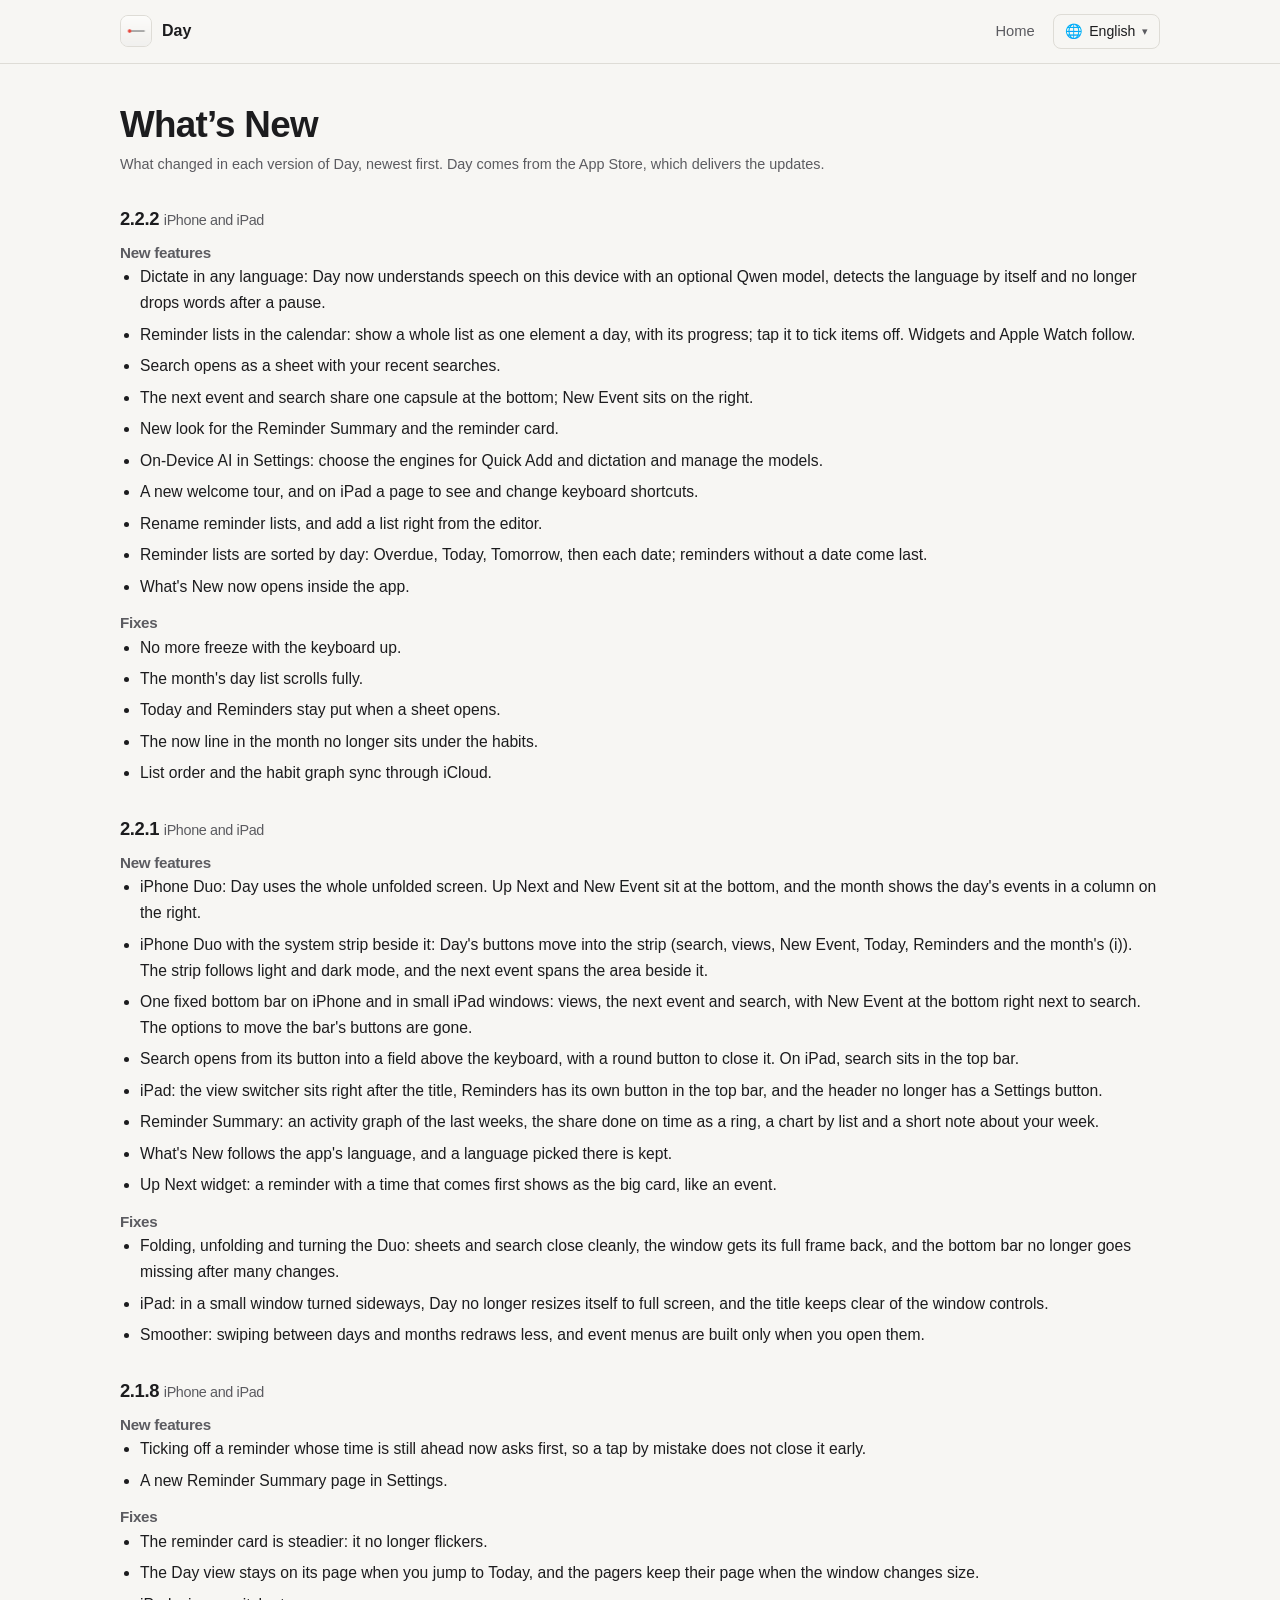
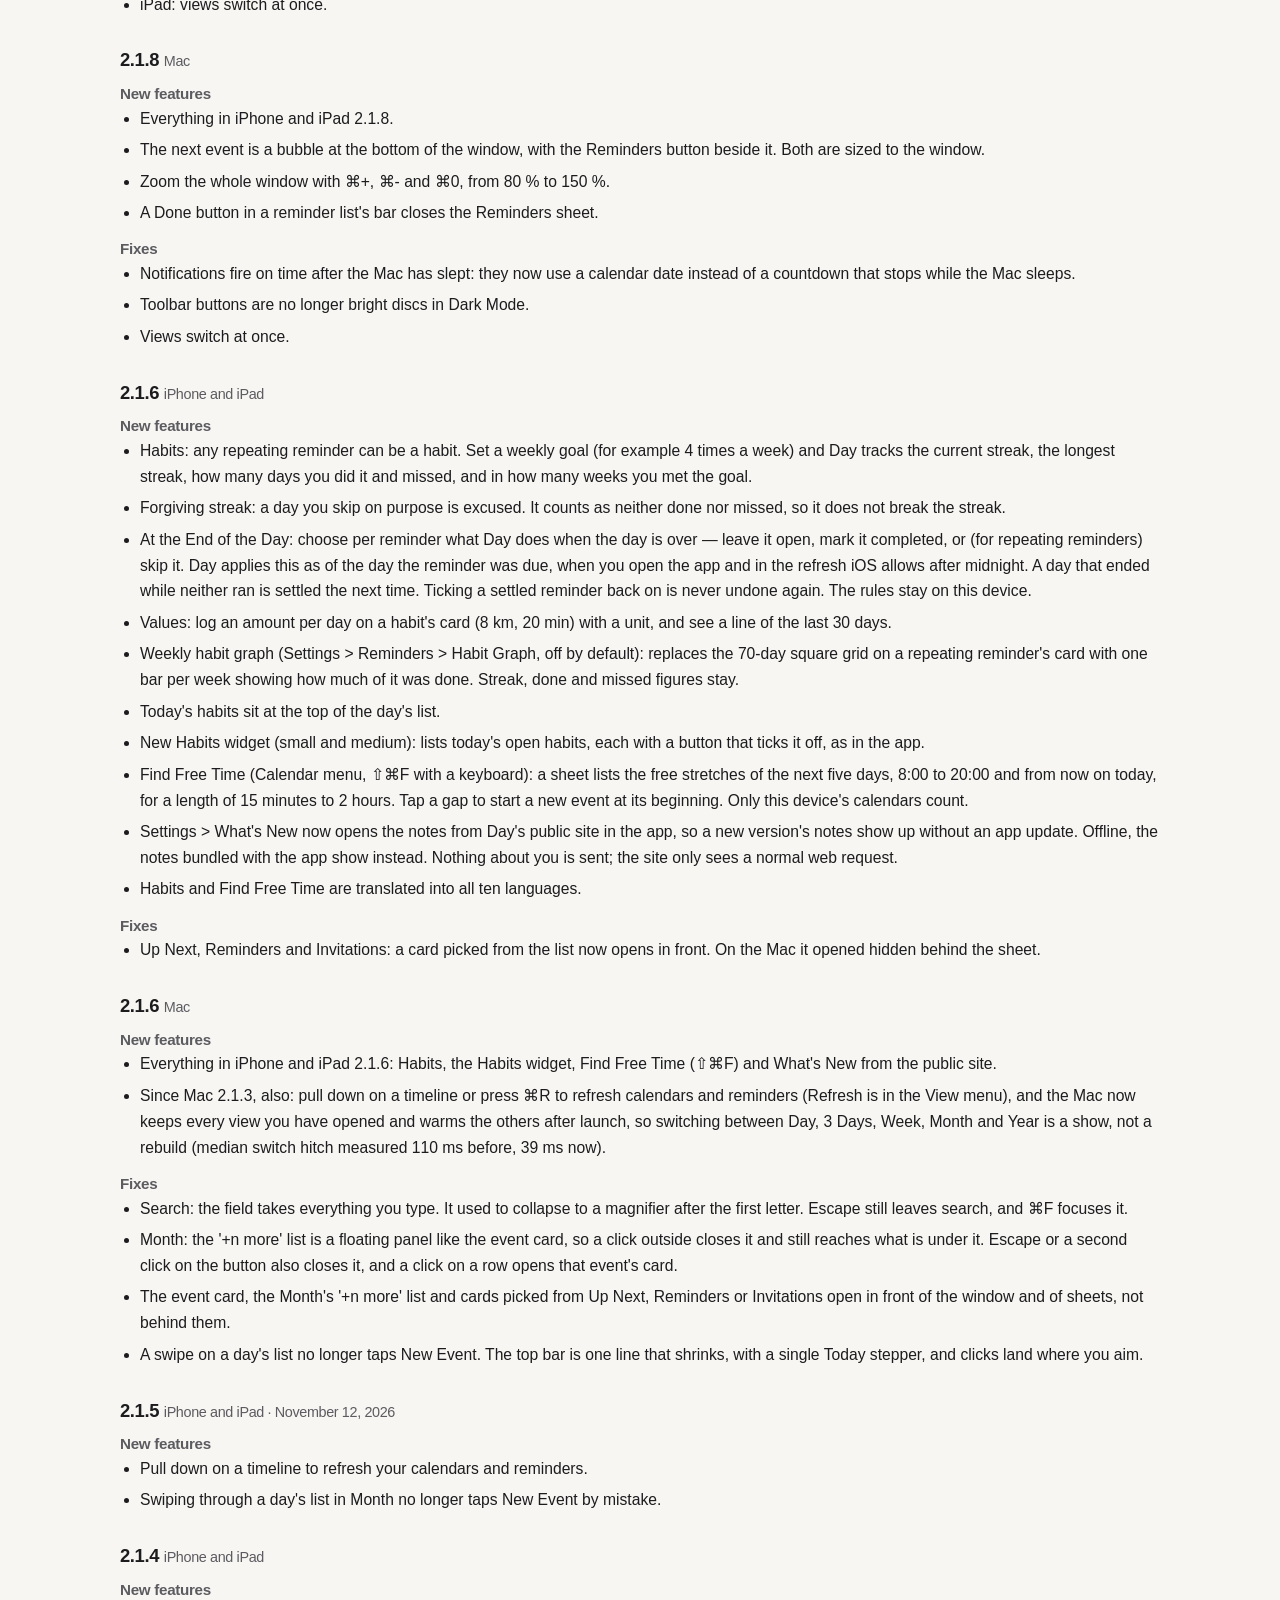
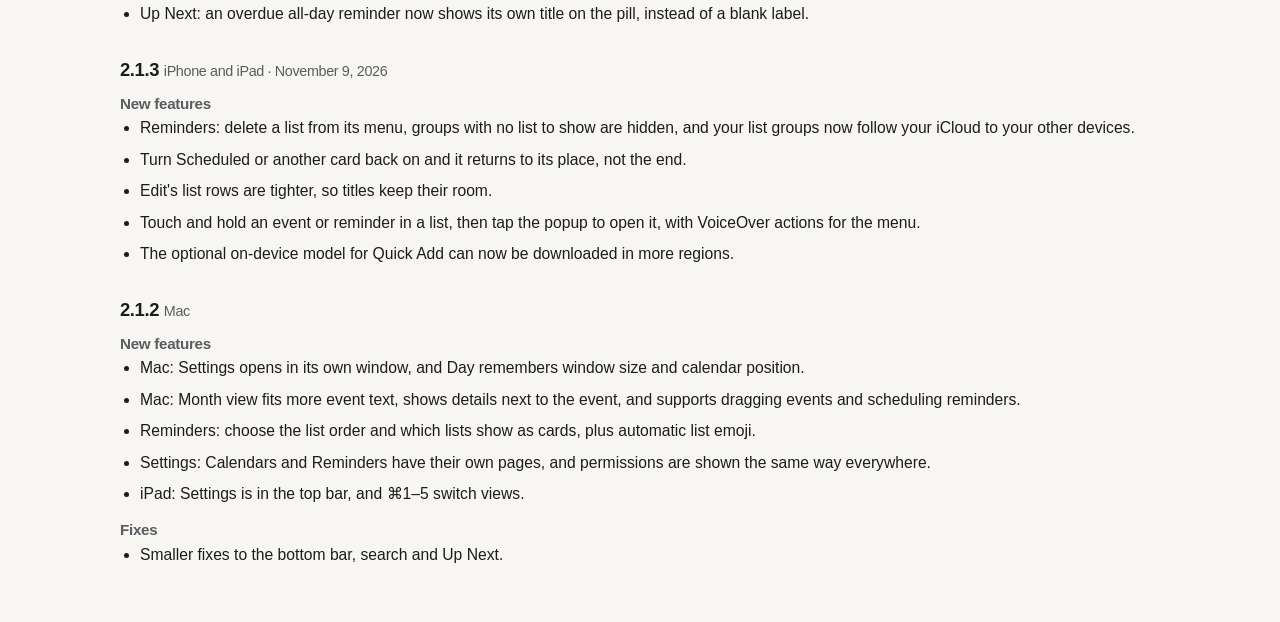
==== changelog/index.html @ e5278874 "Changelog: iOS 2.2.2" ====
<!doctype html>
<html lang="en">
<head>
  <meta charset="utf-8">
  <meta name="viewport" content="width=device-width, initial-scale=1">
  <title>What’s New — Day</title>
  <meta name="description" content="What changed in each version of Day, newest first.">
  <meta name="color-scheme" content="light dark">
  <link rel="icon" href="../images/icon.png">
  <link rel="stylesheet" href="../site.css">
  <link rel="alternate" hreflang="en" href="https://enrzh.github.io/Day/changelog/">
  <link rel="alternate" hreflang="de" href="https://enrzh.github.io/Day/changelog/de/">
  <link rel="alternate" hreflang="es" href="https://enrzh.github.io/Day/changelog/es/">
  <link rel="alternate" hreflang="fr" href="https://enrzh.github.io/Day/changelog/fr/">
  <link rel="alternate" hreflang="it" href="https://enrzh.github.io/Day/changelog/it/">
  <link rel="alternate" hreflang="ja" href="https://enrzh.github.io/Day/changelog/ja/">
  <link rel="alternate" hreflang="ko" href="https://enrzh.github.io/Day/changelog/ko/">
  <link rel="alternate" hreflang="pt-BR" href="https://enrzh.github.io/Day/changelog/pt-BR/">
  <link rel="alternate" hreflang="zh-Hans" href="https://enrzh.github.io/Day/changelog/zh-Hans/">
  <link rel="alternate" hreflang="zh-Hant" href="https://enrzh.github.io/Day/changelog/zh-Hant/">
  <style>article { margin-top: 2rem; } article h2 { font-size: 1.35rem; margin-bottom: .4rem; } article h2 .meta { font-size: .9rem; font-weight: 400; color: var(--muted); } article h3 { font-size: .95rem; color: var(--muted); margin: .9rem 0 .2rem; } article ul { margin: 0; padding-left: 1.2rem; } article li { margin-bottom: .35rem; } .langs { display: flex; flex-wrap: wrap; align-items: center; gap: .3rem 1rem; margin: 0 0 1rem; font-size: .9rem; } .lang { position: relative; border: 0 !important; } .lang summary { padding: .3rem .7rem !important; font-weight: 400 !important; border: 1px solid var(--line) !important; } .lang summary:focus-visible { outline-offset: 2px; } .lang:first-of-type { border: 0 !important; } .lang .menu a { border: 0 !important; } .lang summary { list-style: none; cursor: pointer; display: inline-flex; align-items: center; gap: .4rem; border: 1px solid var(--line); border-radius: 8px; padding: .3rem .7rem; min-height: 2rem; font-size: .88rem; color: var(--ink); user-select: none; } .lang summary::-webkit-details-marker { display: none; } .lang summary::after { content: "▾"; font-size: .8em; color: var(--muted); } .lang summary:focus-visible { outline: 2px solid currentColor; outline-offset: 2px; } .lang .menu { position: absolute; right: 0; top: calc(100% + 6px); z-index: 10; min-width: 11rem; display: flex; flex-direction: column; padding: .3rem; background: var(--bg); border: 1px solid var(--line); border-radius: 10px; box-shadow: 0 8px 24px rgba(0,0,0,.18); } .bar nav .lang .menu a { display: block !important; color: var(--ink); padding: .5rem .7rem; border-radius: 6px; font-size: .92rem; } .bar nav .lang .menu a:hover { background: var(--line); color: var(--ink); } .bar nav .lang .menu a[aria-current] { font-weight: 650; } </style>
</head>
<body>
  <header class="top"><div class="wrap bar"><a class="brand" href="../"><img src="../images/icon.png" width="32" height="32" alt="">Day</a><nav><a href="../">Home</a><details class="lang" id="lang"><summary aria-label="Language"><span aria-hidden="true">🌐</span> English</summary><div class="menu"><a href="./" hreflang="en" lang="en" data-lang="en" aria-current="true">English</a><a href="de/" hreflang="de" lang="de" data-lang="de">Deutsch</a><a href="es/" hreflang="es" lang="es" data-lang="es">Español</a><a href="fr/" hreflang="fr" lang="fr" data-lang="fr">Français</a><a href="it/" hreflang="it" lang="it" data-lang="it">Italiano</a><a href="ja/" hreflang="ja" lang="ja" data-lang="ja">日本語</a><a href="ko/" hreflang="ko" lang="ko" data-lang="ko">한국어</a><a href="pt-BR/" hreflang="pt-BR" lang="pt-BR" data-lang="pt-BR">Português</a><a href="zh-Hans/" hreflang="zh-Hans" lang="zh-Hans" data-lang="zh-Hans">简体中文</a><a href="zh-Hant/" hreflang="zh-Hant" lang="zh-Hant" data-lang="zh-Hant">繁體中文</a></div></details></nav></div></header>
  <main id="main" class="wrap doc">
    <h1>What’s New</h1>
    <p class="meta">What changed in each version of Day, newest first. Day comes from the App Store, which delivers the updates.</p>
    <article id="ios-2.2.2">
      <h2>2.2.2 <span class="meta">iPhone and iPad</span></h2>
      <h3>New features</h3><ul><li>Dictate in any language: Day now understands speech on this device with an optional Qwen model, detects the language by itself and no longer drops words after a pause.</li><li>Reminder lists in the calendar: show a whole list as one element a day, with its progress; tap it to tick items off. Widgets and Apple Watch follow.</li><li>Search opens as a sheet with your recent searches.</li><li>The next event and search share one capsule at the bottom; New Event sits on the right.</li><li>New look for the Reminder Summary and the reminder card.</li><li>On-Device AI in Settings: choose the engines for Quick Add and dictation and manage the models.</li><li>A new welcome tour, and on iPad a page to see and change keyboard shortcuts.</li><li>Rename reminder lists, and add a list right from the editor.</li><li>Reminder lists are sorted by day: Overdue, Today, Tomorrow, then each date; reminders without a date come last.</li><li>What&#x27;s New now opens inside the app.</li></ul><h3>Fixes</h3><ul><li>No more freeze with the keyboard up.</li><li>The month&#x27;s day list scrolls fully.</li><li>Today and Reminders stay put when a sheet opens.</li><li>The now line in the month no longer sits under the habits.</li><li>List order and the habit graph sync through iCloud.</li></ul>
    </article>
    <article id="ios-2.2.1">
      <h2>2.2.1 <span class="meta">iPhone and iPad</span></h2>
      <h3>New features</h3><ul><li>iPhone Duo: Day uses the whole unfolded screen. Up Next and New Event sit at the bottom, and the month shows the day&#x27;s events in a column on the right.</li><li>iPhone Duo with the system strip beside it: Day&#x27;s buttons move into the strip (search, views, New Event, Today, Reminders and the month&#x27;s (i)). The strip follows light and dark mode, and the next event spans the area beside it.</li><li>One fixed bottom bar on iPhone and in small iPad windows: views, the next event and search, with New Event at the bottom right next to search. The options to move the bar&#x27;s buttons are gone.</li><li>Search opens from its button into a field above the keyboard, with a round button to close it. On iPad, search sits in the top bar.</li><li>iPad: the view switcher sits right after the title, Reminders has its own button in the top bar, and the header no longer has a Settings button.</li><li>Reminder Summary: an activity graph of the last weeks, the share done on time as a ring, a chart by list and a short note about your week.</li><li>What&#x27;s New follows the app&#x27;s language, and a language picked there is kept.</li><li>Up Next widget: a reminder with a time that comes first shows as the big card, like an event.</li></ul><h3>Fixes</h3><ul><li>Folding, unfolding and turning the Duo: sheets and search close cleanly, the window gets its full frame back, and the bottom bar no longer goes missing after many changes.</li><li>iPad: in a small window turned sideways, Day no longer resizes itself to full screen, and the title keeps clear of the window controls.</li><li>Smoother: swiping between days and months redraws less, and event menus are built only when you open them.</li></ul>
    </article>
    <article id="ios-2.1.8">
      <h2>2.1.8 <span class="meta">iPhone and iPad</span></h2>
      <h3>New features</h3><ul><li>Ticking off a reminder whose time is still ahead now asks first, so a tap by mistake does not close it early.</li><li>A new Reminder Summary page in Settings.</li></ul><h3>Fixes</h3><ul><li>The reminder card is steadier: it no longer flickers.</li><li>The Day view stays on its page when you jump to Today, and the pagers keep their page when the window changes size.</li><li>iPad: views switch at once.</li></ul>
    </article>
    <article id="mac-2.1.8">
      <h2>2.1.8 <span class="meta">Mac</span></h2>
      <h3>New features</h3><ul><li>Everything in iPhone and iPad 2.1.8.</li><li>The next event is a bubble at the bottom of the window, with the Reminders button beside it. Both are sized to the window.</li><li>Zoom the whole window with ⌘+, ⌘- and ⌘0, from 80 % to 150 %.</li><li>A Done button in a reminder list&#x27;s bar closes the Reminders sheet.</li></ul><h3>Fixes</h3><ul><li>Notifications fire on time after the Mac has slept: they now use a calendar date instead of a countdown that stops while the Mac sleeps.</li><li>Toolbar buttons are no longer bright discs in Dark Mode.</li><li>Views switch at once.</li></ul>
    </article>
    <article id="ios-2.1.6">
      <h2>2.1.6 <span class="meta">iPhone and iPad</span></h2>
      <h3>New features</h3><ul><li>Habits: any repeating reminder can be a habit. Set a weekly goal (for example 4 times a week) and Day tracks the current streak, the longest streak, how many days you did it and missed, and in how many weeks you met the goal.</li><li>Forgiving streak: a day you skip on purpose is excused. It counts as neither done nor missed, so it does not break the streak.</li><li>At the End of the Day: choose per reminder what Day does when the day is over — leave it open, mark it completed, or (for repeating reminders) skip it. Day applies this as of the day the reminder was due, when you open the app and in the refresh iOS allows after midnight. A day that ended while neither ran is settled the next time. Ticking a settled reminder back on is never undone again. The rules stay on this device.</li><li>Values: log an amount per day on a habit&#x27;s card (8 km, 20 min) with a unit, and see a line of the last 30 days.</li><li>Weekly habit graph (Settings &gt; Reminders &gt; Habit Graph, off by default): replaces the 70-day square grid on a repeating reminder&#x27;s card with one bar per week showing how much of it was done. Streak, done and missed figures stay.</li><li>Today&#x27;s habits sit at the top of the day&#x27;s list.</li><li>New Habits widget (small and medium): lists today&#x27;s open habits, each with a button that ticks it off, as in the app.</li><li>Find Free Time (Calendar menu, ⇧⌘F with a keyboard): a sheet lists the free stretches of the next five days, 8:00 to 20:00 and from now on today, for a length of 15 minutes to 2 hours. Tap a gap to start a new event at its beginning. Only this device&#x27;s calendars count.</li><li>Settings &gt; What&#x27;s New now opens the notes from Day&#x27;s public site in the app, so a new version&#x27;s notes show up without an app update. Offline, the notes bundled with the app show instead. Nothing about you is sent; the site only sees a normal web request.</li><li>Habits and Find Free Time are translated into all ten languages.</li></ul><h3>Fixes</h3><ul><li>Up Next, Reminders and Invitations: a card picked from the list now opens in front. On the Mac it opened hidden behind the sheet.</li></ul>
    </article>
    <article id="mac-2.1.6">
      <h2>2.1.6 <span class="meta">Mac</span></h2>
      <h3>New features</h3><ul><li>Everything in iPhone and iPad 2.1.6: Habits, the Habits widget, Find Free Time (⇧⌘F) and What&#x27;s New from the public site.</li><li>Since Mac 2.1.3, also: pull down on a timeline or press ⌘R to refresh calendars and reminders (Refresh is in the View menu), and the Mac now keeps every view you have opened and warms the others after launch, so switching between Day, 3 Days, Week, Month and Year is a show, not a rebuild (median switch hitch measured 110 ms before, 39 ms now).</li></ul><h3>Fixes</h3><ul><li>Search: the field takes everything you type. It used to collapse to a magnifier after the first letter. Escape still leaves search, and ⌘F focuses it.</li><li>Month: the &#x27;+n more&#x27; list is a floating panel like the event card, so a click outside closes it and still reaches what is under it. Escape or a second click on the button also closes it, and a click on a row opens that event&#x27;s card.</li><li>The event card, the Month&#x27;s &#x27;+n more&#x27; list and cards picked from Up Next, Reminders or Invitations open in front of the window and of sheets, not behind them.</li><li>A swipe on a day&#x27;s list no longer taps New Event. The top bar is one line that shrinks, with a single Today stepper, and clicks land where you aim.</li></ul>
    </article>
    <article id="ios-2.1.5">
      <h2>2.1.5 <span class="meta">iPhone and iPad · November 12, 2026</span></h2>
      <h3>New features</h3><ul><li>Pull down on a timeline to refresh your calendars and reminders.</li><li>Swiping through a day&#x27;s list in Month no longer taps New Event by mistake.</li></ul>
    </article>
    <article id="ios-2.1.4">
      <h2>2.1.4 <span class="meta">iPhone and iPad</span></h2>
      <h3>New features</h3><ul><li>Up Next: an overdue all-day reminder now shows its own title on the pill, instead of a blank label.</li></ul>
    </article>
    <article id="ios-2.1.3">
      <h2>2.1.3 <span class="meta">iPhone and iPad · November 9, 2026</span></h2>
      <h3>New features</h3><ul><li>Reminders: delete a list from its menu, groups with no list to show are hidden, and your list groups now follow your iCloud to your other devices.</li><li>Turn Scheduled or another card back on and it returns to its place, not the end.</li><li>Edit&#x27;s list rows are tighter, so titles keep their room.</li><li>Touch and hold an event or reminder in a list, then tap the popup to open it, with VoiceOver actions for the menu.</li><li>The optional on-device model for Quick Add can now be downloaded in more regions.</li></ul>
    </article>
    <article id="mac-2.1.2">
      <h2>2.1.2 <span class="meta">Mac</span></h2>
      <h3>New features</h3><ul><li>Mac: Settings opens in its own window, and Day remembers window size and calendar position.</li><li>Mac: Month view fits more event text, shows details next to the event, and supports dragging events and scheduling reminders.</li><li>Reminders: choose the list order and which lists show as cards, plus automatic list emoji.</li><li>Settings: Calendars and Reminders have their own pages, and permissions are shown the same way everywhere.</li><li>iPad: Settings is in the top bar, and ⌘1–5 switch views.</li></ul><h3>Fixes</h3><ul><li>Smaller fixes to the bottom bar, search and Up Next.</li></ul>
    </article>
  </main>
  <script>(function(){var K='dayLang',d=document.getElementById('lang');if(!d)return;
var links=d.querySelectorAll('a[data-lang]');
if(/[?&]app=1(&|$)/.test(location.search)){for(var i=0;i<links.length;i++){links[i].href+='?app=1'}}
else{
function get(){var v;try{v=localStorage.getItem(K)}catch(e){}if(v)return v;var m=document.cookie.match(/(?:^|; )dayLang=([^;]+)/);return m?m[1]:null}
function set(v){try{localStorage.setItem(K,v)}catch(e){}document.cookie=K+'='+v+'; max-age=31536000; path=/; SameSite=Lax'}
var cur=document.documentElement.lang,saved=get();
if(saved&&saved!==cur){for(var i=0;i<links.length;i++){if(links[i].dataset.lang===saved){location.replace(links[i].href+location.hash);return}}}
for(var i=0;i<links.length;i++){links[i].addEventListener('click',function(){set(this.dataset.lang)})}}
document.addEventListener('click',function(e){if(!d.contains(e.target))d.open=false});
document.addEventListener('keydown',function(e){if(e.key==='Escape'){d.open=false}});})();</script>
</body>
</html>
---- site.css ----
* { box-sizing: border-box; }
:root { color-scheme: light dark; --bg: #f7f6f3; --surface: #ffffff; --ink: #1c1c1e; --muted: #5b5b60; --accent: #c8392d; --on-accent: #ffffff; --line: #dedcd6; --shadow: 0 1px 2px rgba(0,0,0,.05), 0 10px 30px rgba(0,0,0,.08); }
@media (prefers-color-scheme: dark) { :root { --bg: #141414; --surface: #1e1e20; --ink: #f2f2f4; --muted: #a8a8ad; --accent: #ff7a6e; --on-accent: #141414; --line: #3a3a3d; --shadow: 0 1px 2px rgba(0,0,0,.4), 0 10px 30px rgba(0,0,0,.45); } }
html { -webkit-text-size-adjust: 100%; scroll-behavior: smooth; }
@media (prefers-reduced-motion: reduce) { html { scroll-behavior: auto; } }
body { margin: 0; font: 1rem/1.65 -apple-system, BlinkMacSystemFont, "Segoe UI", sans-serif; background: var(--bg); color: var(--ink); -webkit-font-smoothing: antialiased; overflow-wrap: anywhere; }
a { color: var(--accent); text-underline-offset: .2em; }
a:focus-visible, summary:focus-visible, .btn:focus-visible { outline: 3px solid var(--accent); outline-offset: 4px; border-radius: 4px; }
img { display: block; max-width: 100%; height: auto; }
h1, h2, h3 { line-height: 1.15; letter-spacing: -.02em; text-wrap: balance; margin-top: 0; }
p { margin-top: 0; }
.wrap { width: min(1040px, calc(100% - 32px)); margin-inline: auto; }
.narrow { width: min(760px, calc(100% - 32px)); margin-inline: auto; }
.skip { position: absolute; top: -80px; left: 16px; background: var(--surface); padding: 12px; z-index: 10; }
.skip:focus { top: 12px; }

/* Header */
.top { border-bottom: 1px solid var(--line); background: var(--bg); }
.bar { display: flex; align-items: center; justify-content: space-between; gap: 16px; padding-block: 14px; }
.brand { display: flex; align-items: center; gap: 10px; font-weight: 650; text-decoration: none; color: var(--ink); }
.brand img { border-radius: 8px; border: 1px solid var(--line); }
.bar nav { display: flex; flex-wrap: wrap; align-items: center; gap: 8px 18px; font-size: .92rem; }
.bar nav a { color: var(--muted); text-decoration: none; }
.bar nav a:hover { color: var(--accent); }
.bar nav a.btn { color: var(--on-accent); }

/* Buttons */
.btn { display: inline-block; padding: 12px 22px; border-radius: 999px; background: var(--accent); color: var(--on-accent); font-weight: 650; text-decoration: none; }
.btn:hover { filter: brightness(1.08); }
.btn.small { padding: 7px 16px; font-size: .88rem; }
.btn.ghost { background: transparent; color: var(--ink); box-shadow: inset 0 0 0 1.5px var(--line); }
.btn.ghost:hover { color: var(--accent); box-shadow: inset 0 0 0 1.5px var(--accent); filter: none; }

/* Hero */
.hero { padding-block: 64px 24px; text-align: center; }
.hero h1 { font-size: clamp(2.4rem, 7.5vw, 4rem); margin-bottom: 1rem; }
.hero .lead { color: var(--muted); font-size: clamp(1.05rem, 2.6vw, 1.25rem); max-width: 36em; margin-inline: auto; }
.actions { display: flex; flex-wrap: wrap; justify-content: center; gap: 12px; margin: 28px 0 14px; }
.fine { color: var(--muted); font-size: .85rem; }
.shots { display: grid; grid-template-columns: repeat(4, 1fr); gap: 16px; padding-block: 36px 56px; }
.shots img { border-radius: 20px; border: 1px solid var(--line); box-shadow: var(--shadow); }
.shots img:nth-child(odd) { margin-top: 24px; }

/* Sections */
section { padding-block: 56px; border-top: 1px solid var(--line); }
section h2 { font-size: clamp(1.6rem, 4.5vw, 2.2rem); margin-bottom: .6rem; }
section p, section li { color: var(--muted); }
.intro { max-width: 38em; margin-bottom: 32px; }

/* Features */
.features { display: grid; grid-template-columns: repeat(3, 1fr); gap: 16px; list-style: none; margin: 0; padding: 0; }
.features li { background: var(--surface); border: 1px solid var(--line); border-radius: 18px; padding: 22px 22px 20px; }
.features h3 { font-size: 1.1rem; margin-bottom: .4rem; color: var(--ink); }
.features p { margin: 0; font-size: .96rem; }

/* Devices */
.device { display: grid; grid-template-columns: 1fr 1fr; gap: 40px; align-items: center; }
.device + .device { margin-top: 56px; }
.device.flip > :first-child { order: 2; }
.device h3 { font-size: 1.4rem; margin-bottom: .5rem; }
.device ul { padding-left: 1.1em; margin: 0 0 0; }
.device img { border-radius: 14px; border: 1px solid var(--line); box-shadow: var(--shadow); }
.device .pair { display: grid; grid-template-columns: 1fr 1fr; gap: 14px; }
.device .pair img { border-radius: 14px; }
.device.wide { grid-template-columns: 1fr; gap: 24px; text-align: center; }
.device.wide ul { display: inline-block; text-align: left; }

/* Help */
.faq { max-width: 760px; }
details { border-bottom: 1px solid var(--line); }
details:first-of-type { border-top: 1px solid var(--line); }
summary { padding: 14px 2px; cursor: pointer; font-weight: 600; }
details p { padding: 0 2px 6px; }

/* Documents (privacy) */
.doc { padding-block: 40px 48px; }
.doc h1 { font-size: clamp(1.8rem, 6vw, 2.3rem); margin-bottom: .4rem; }
.doc .meta { color: var(--muted); font-size: .9rem; margin-bottom: 1.6rem; }
.doc h2 { font-size: 1.15rem; margin: 2rem 0 .5rem; }
.doc p, .doc li { font-size: .98rem; }
.doc ul { padding-left: 20px; }
.summary { background: var(--surface); border: 1px solid var(--line); border-left: 3px solid var(--accent); border-radius: 12px; padding: 16px 18px; }

/* Footer */
.foot { border-top: 1px solid var(--line); padding-block: 20px 28px; color: var(--muted); font-size: .88rem; }
.foot .wrap { display: flex; flex-wrap: wrap; justify-content: space-between; gap: 10px 16px; }
.foot p { margin: 0; }
.foot nav { display: flex; flex-wrap: wrap; gap: 14px; }
.foot a { color: var(--muted); }

@media (max-width: 860px) {
  .features { grid-template-columns: repeat(2, 1fr); }
  .device, .device.flip { grid-template-columns: 1fr; gap: 22px; }
  .device.flip > :first-child { order: 0; }
}
@media (max-width: 640px) {
  .shots { grid-template-columns: 1fr 1fr; padding-block: 28px 40px; }
  .shots img:nth-child(odd) { margin-top: 0; }
  .shots img:nth-child(n+3) { display: none; }
  .hero { padding-block: 40px 16px; }
  section { padding-block: 40px; }
  .features { grid-template-columns: 1fr; }
  .bar nav a:not(.btn):not([hreflang]) { display: none; }
}
@media (prefers-contrast: more) { :root { --muted: var(--ink); --line: var(--ink); } }
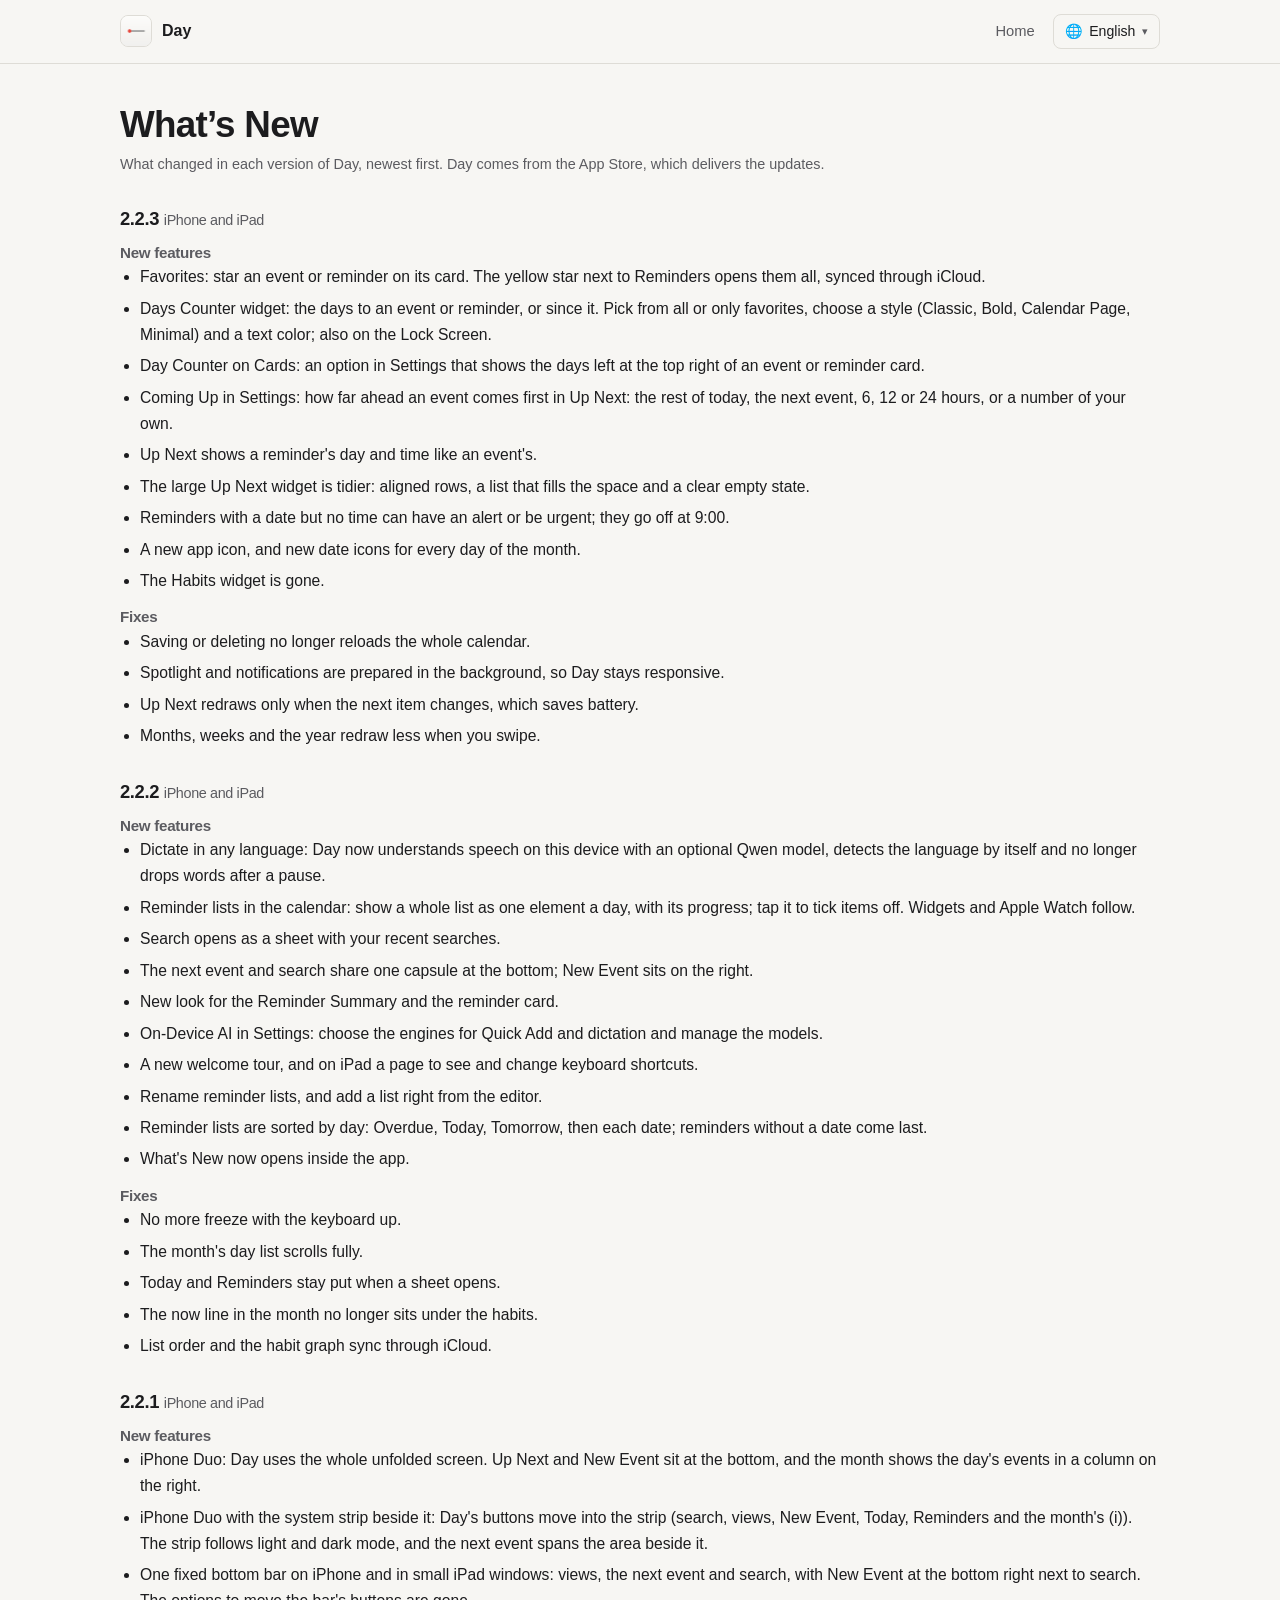
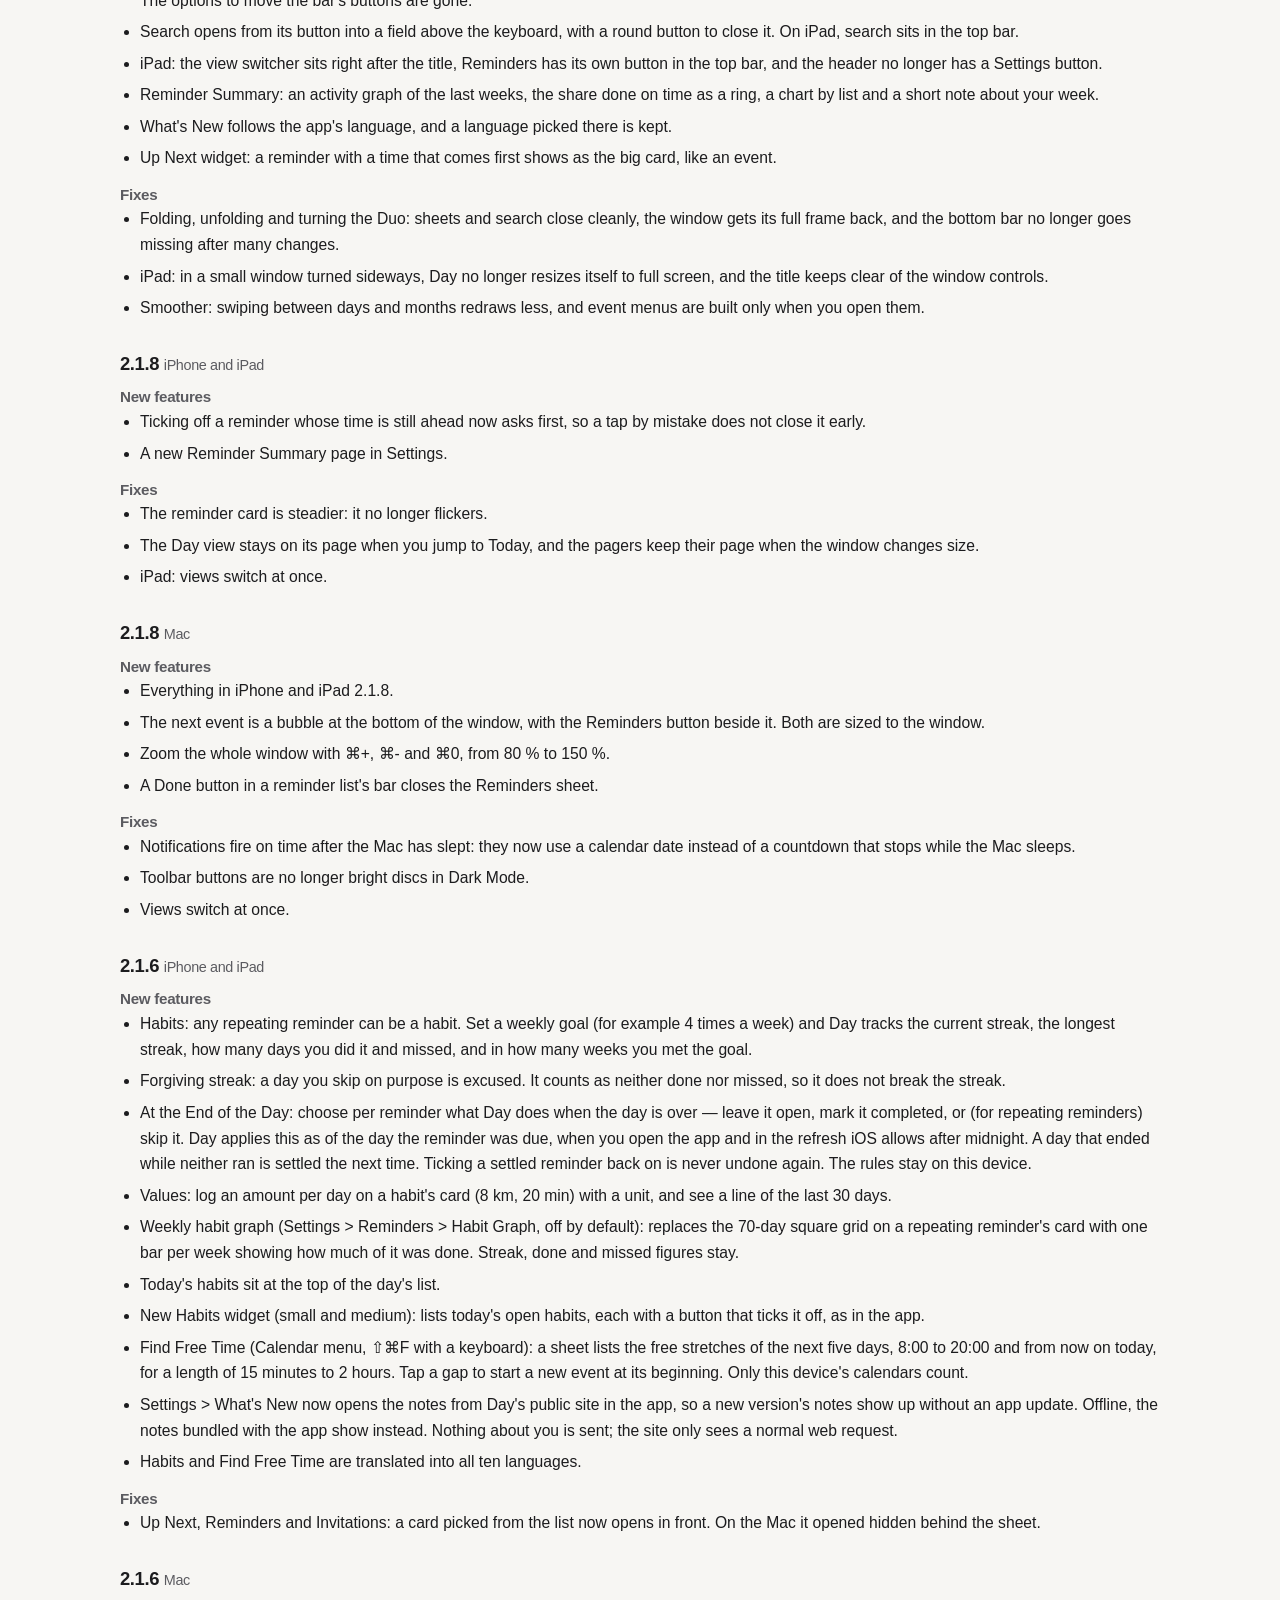
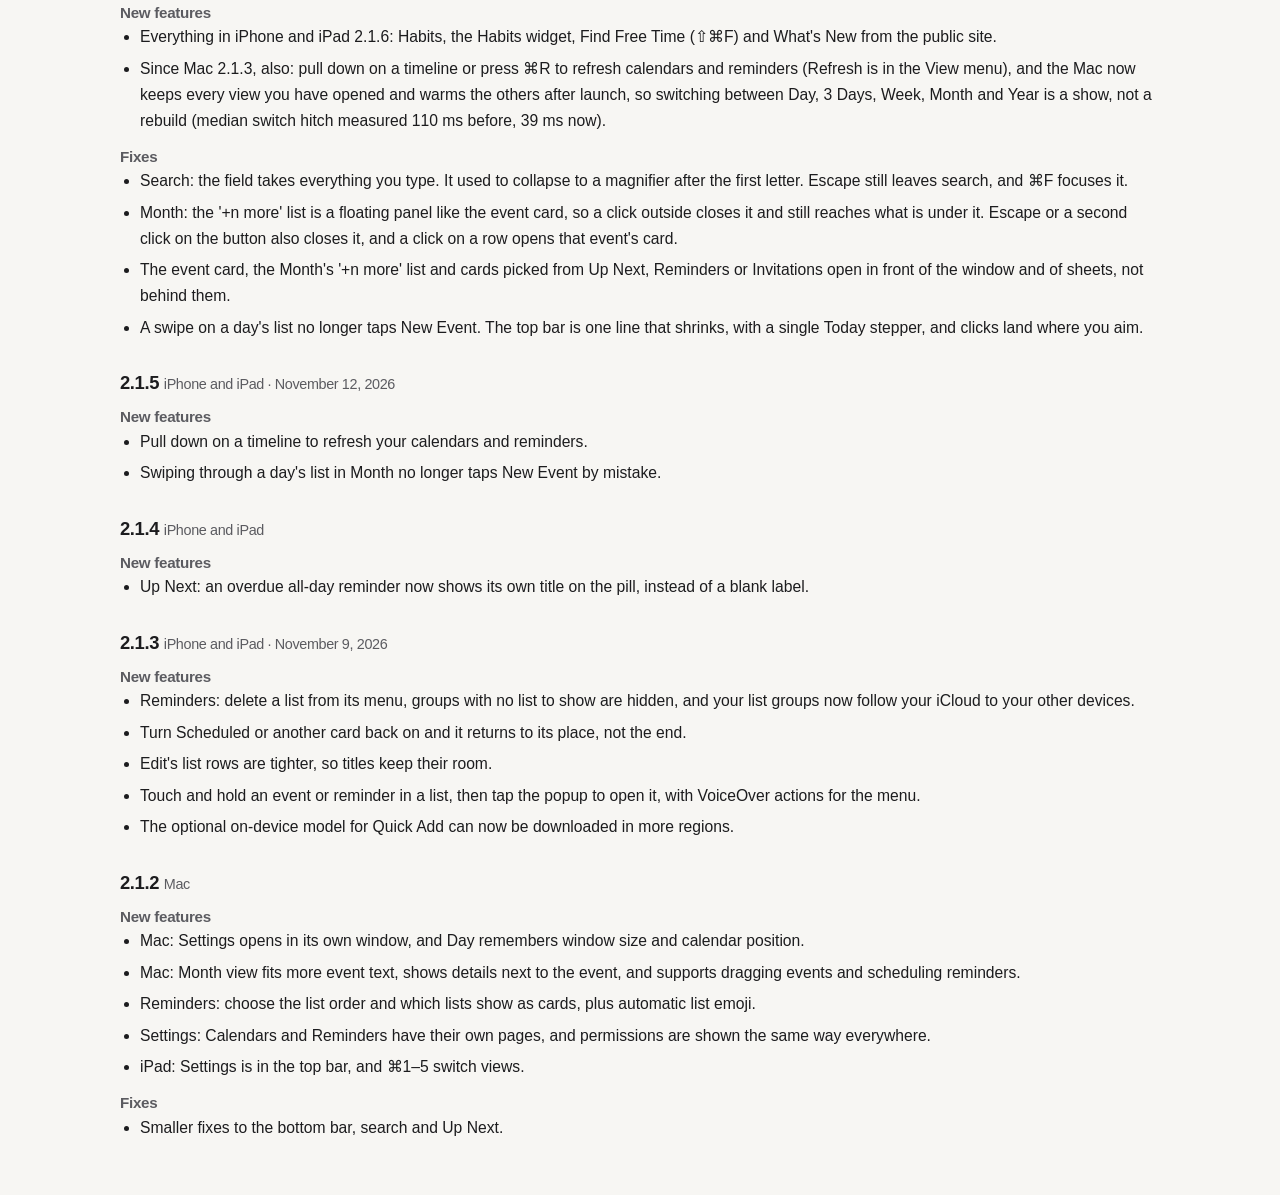
==== commit 4f307c64: "Changelog: iOS 2.2.3 Co-Authored-By: Claude Opus 5.5 <noreply@anthropic.com>" ====
--- a/changelog/index.html
+++ b/changelog/index.html
@@ -25,6 +25,10 @@
   <main id="main" class="wrap doc">
     <h1>What’s New</h1>
     <p class="meta">What changed in each version of Day, newest first. Day comes from the App Store, which delivers the updates.</p>
+    <article id="ios-2.2.3">
+      <h2>2.2.3 <span class="meta">iPhone and iPad</span></h2>
+      <h3>New features</h3><ul><li>Favorites: star an event or reminder on its card. The yellow star next to Reminders opens them all, synced through iCloud.</li><li>Days Counter widget: the days to an event or reminder, or since it. Pick from all or only favorites, choose a style (Classic, Bold, Calendar Page, Minimal) and a text color; also on the Lock Screen.</li><li>Day Counter on Cards: an option in Settings that shows the days left at the top right of an event or reminder card.</li><li>Coming Up in Settings: how far ahead an event comes first in Up Next: the rest of today, the next event, 6, 12 or 24 hours, or a number of your own.</li><li>Up Next shows a reminder&#x27;s day and time like an event&#x27;s.</li><li>The large Up Next widget is tidier: aligned rows, a list that fills the space and a clear empty state.</li><li>Reminders with a date but no time can have an alert or be urgent; they go off at 9:00.</li><li>A new app icon, and new date icons for every day of the month.</li><li>The Habits widget is gone.</li></ul><h3>Fixes</h3><ul><li>Saving or deleting no longer reloads the whole calendar.</li><li>Spotlight and notifications are prepared in the background, so Day stays responsive.</li><li>Up Next redraws only when the next item changes, which saves battery.</li><li>Months, weeks and the year redraw less when you swipe.</li></ul>
+    </article>
     <article id="ios-2.2.2">
       <h2>2.2.2 <span class="meta">iPhone and iPad</span></h2>
       <h3>New features</h3><ul><li>Dictate in any language: Day now understands speech on this device with an optional Qwen model, detects the language by itself and no longer drops words after a pause.</li><li>Reminder lists in the calendar: show a whole list as one element a day, with its progress; tap it to tick items off. Widgets and Apple Watch follow.</li><li>Search opens as a sheet with your recent searches.</li><li>The next event and search share one capsule at the bottom; New Event sits on the right.</li><li>New look for the Reminder Summary and the reminder card.</li><li>On-Device AI in Settings: choose the engines for Quick Add and dictation and manage the models.</li><li>A new welcome tour, and on iPad a page to see and change keyboard shortcuts.</li><li>Rename reminder lists, and add a list right from the editor.</li><li>Reminder lists are sorted by day: Overdue, Today, Tomorrow, then each date; reminders without a date come last.</li><li>What&#x27;s New now opens inside the app.</li></ul><h3>Fixes</h3><ul><li>No more freeze with the keyboard up.</li><li>The month&#x27;s day list scrolls fully.</li><li>Today and Reminders stay put when a sheet opens.</li><li>The now line in the month no longer sits under the habits.</li><li>List order and the habit graph sync through iCloud.</li></ul>
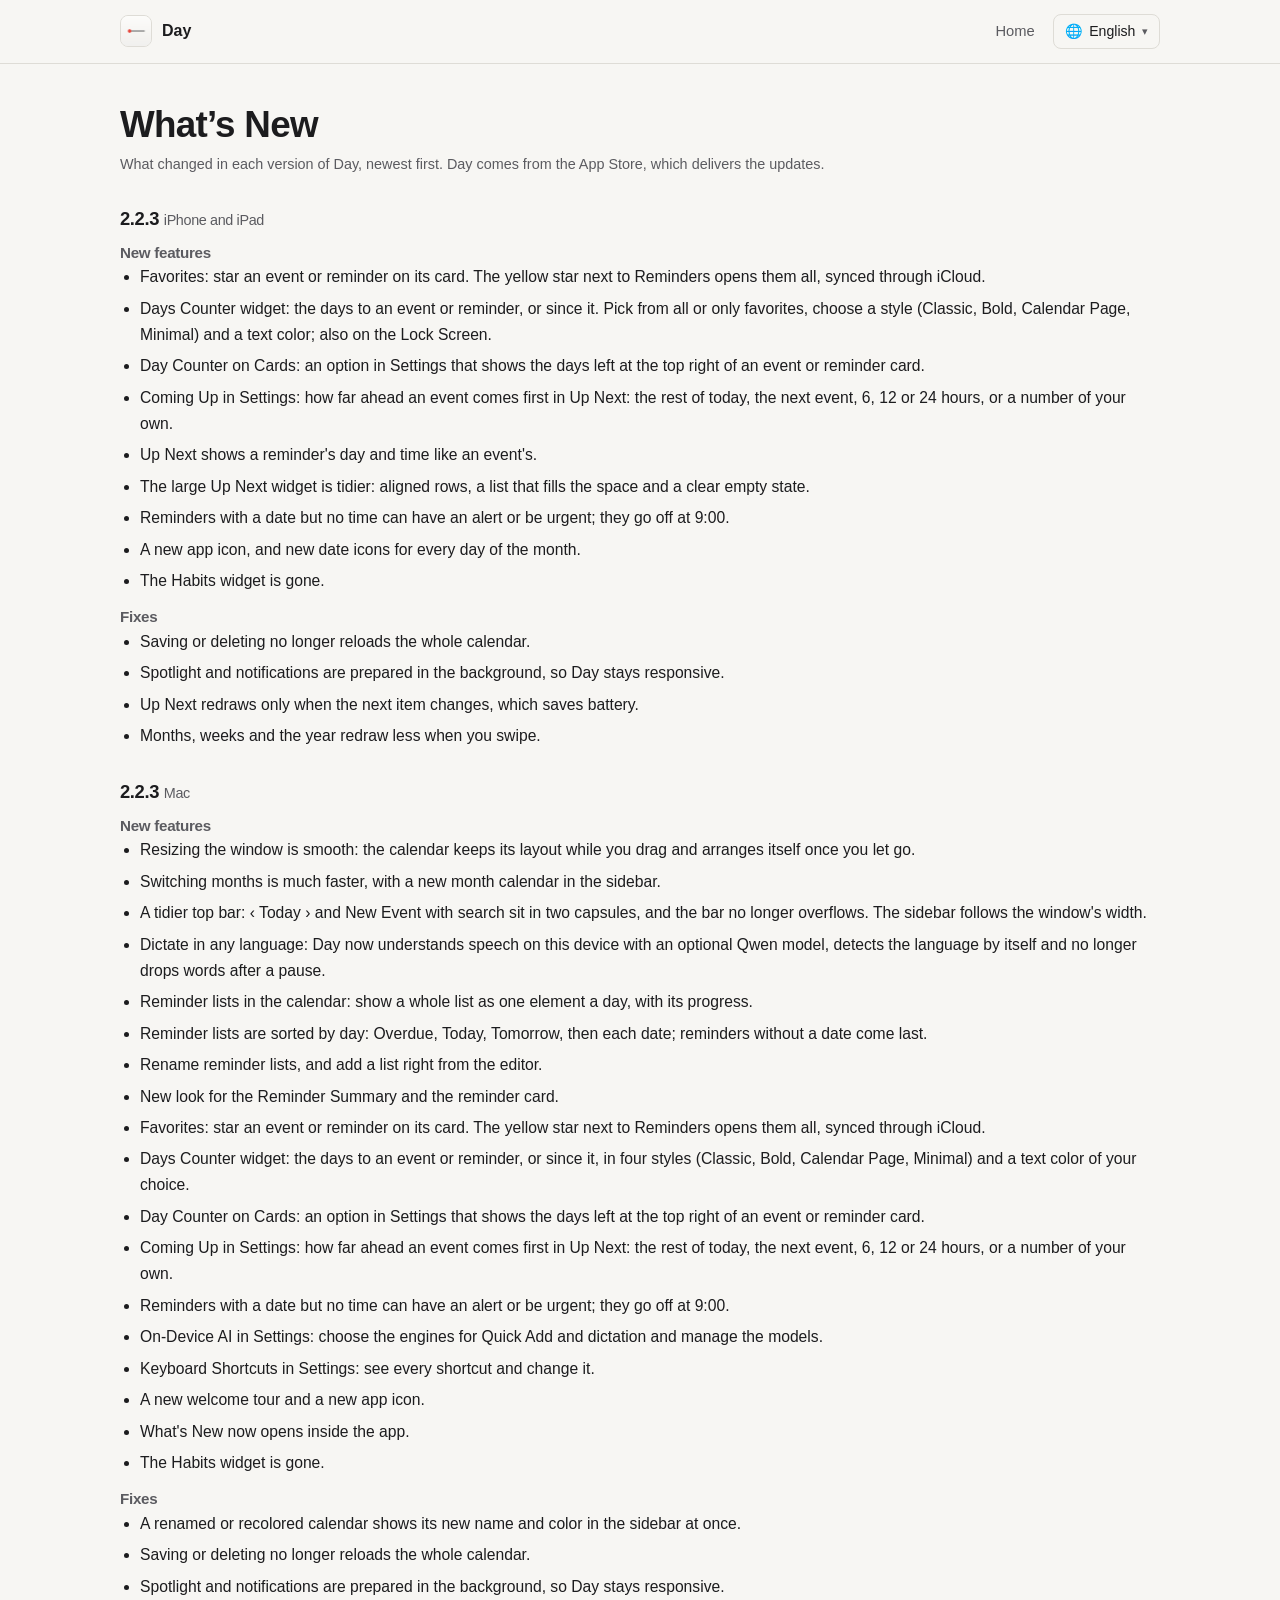
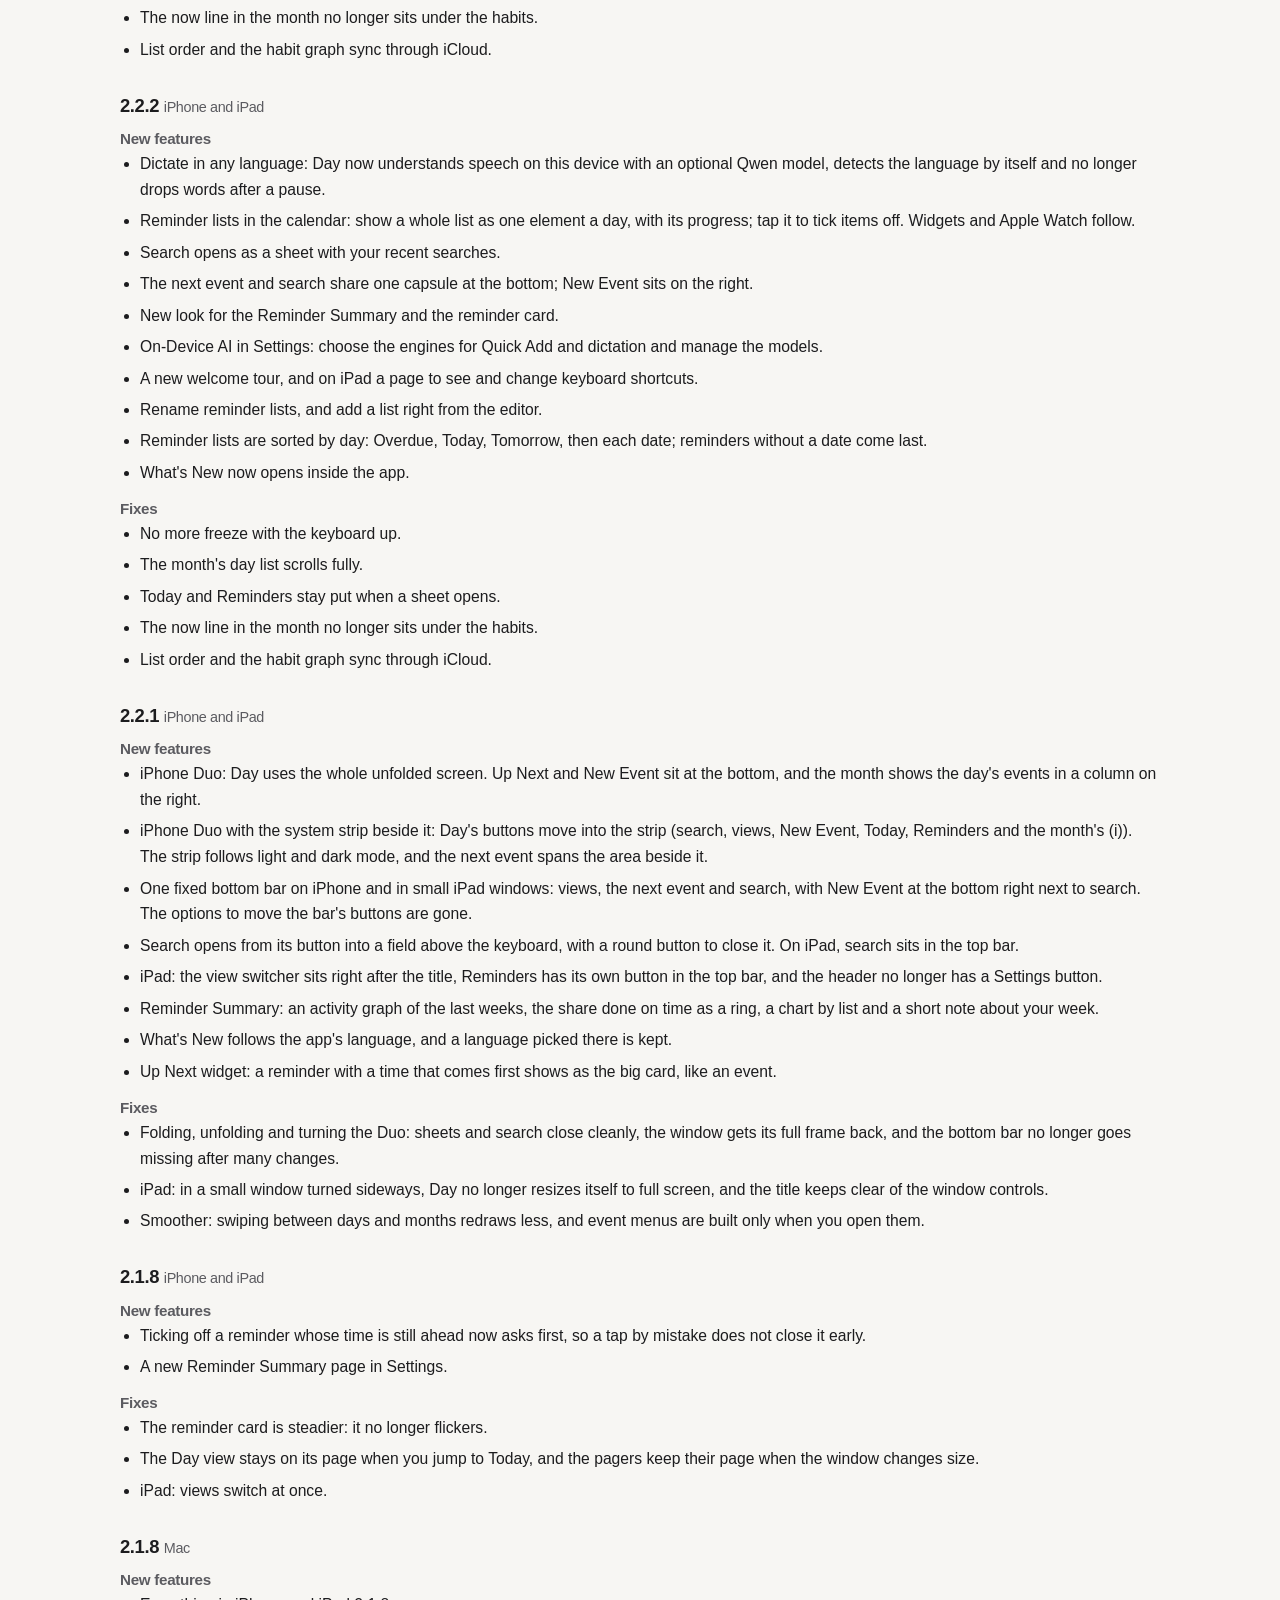
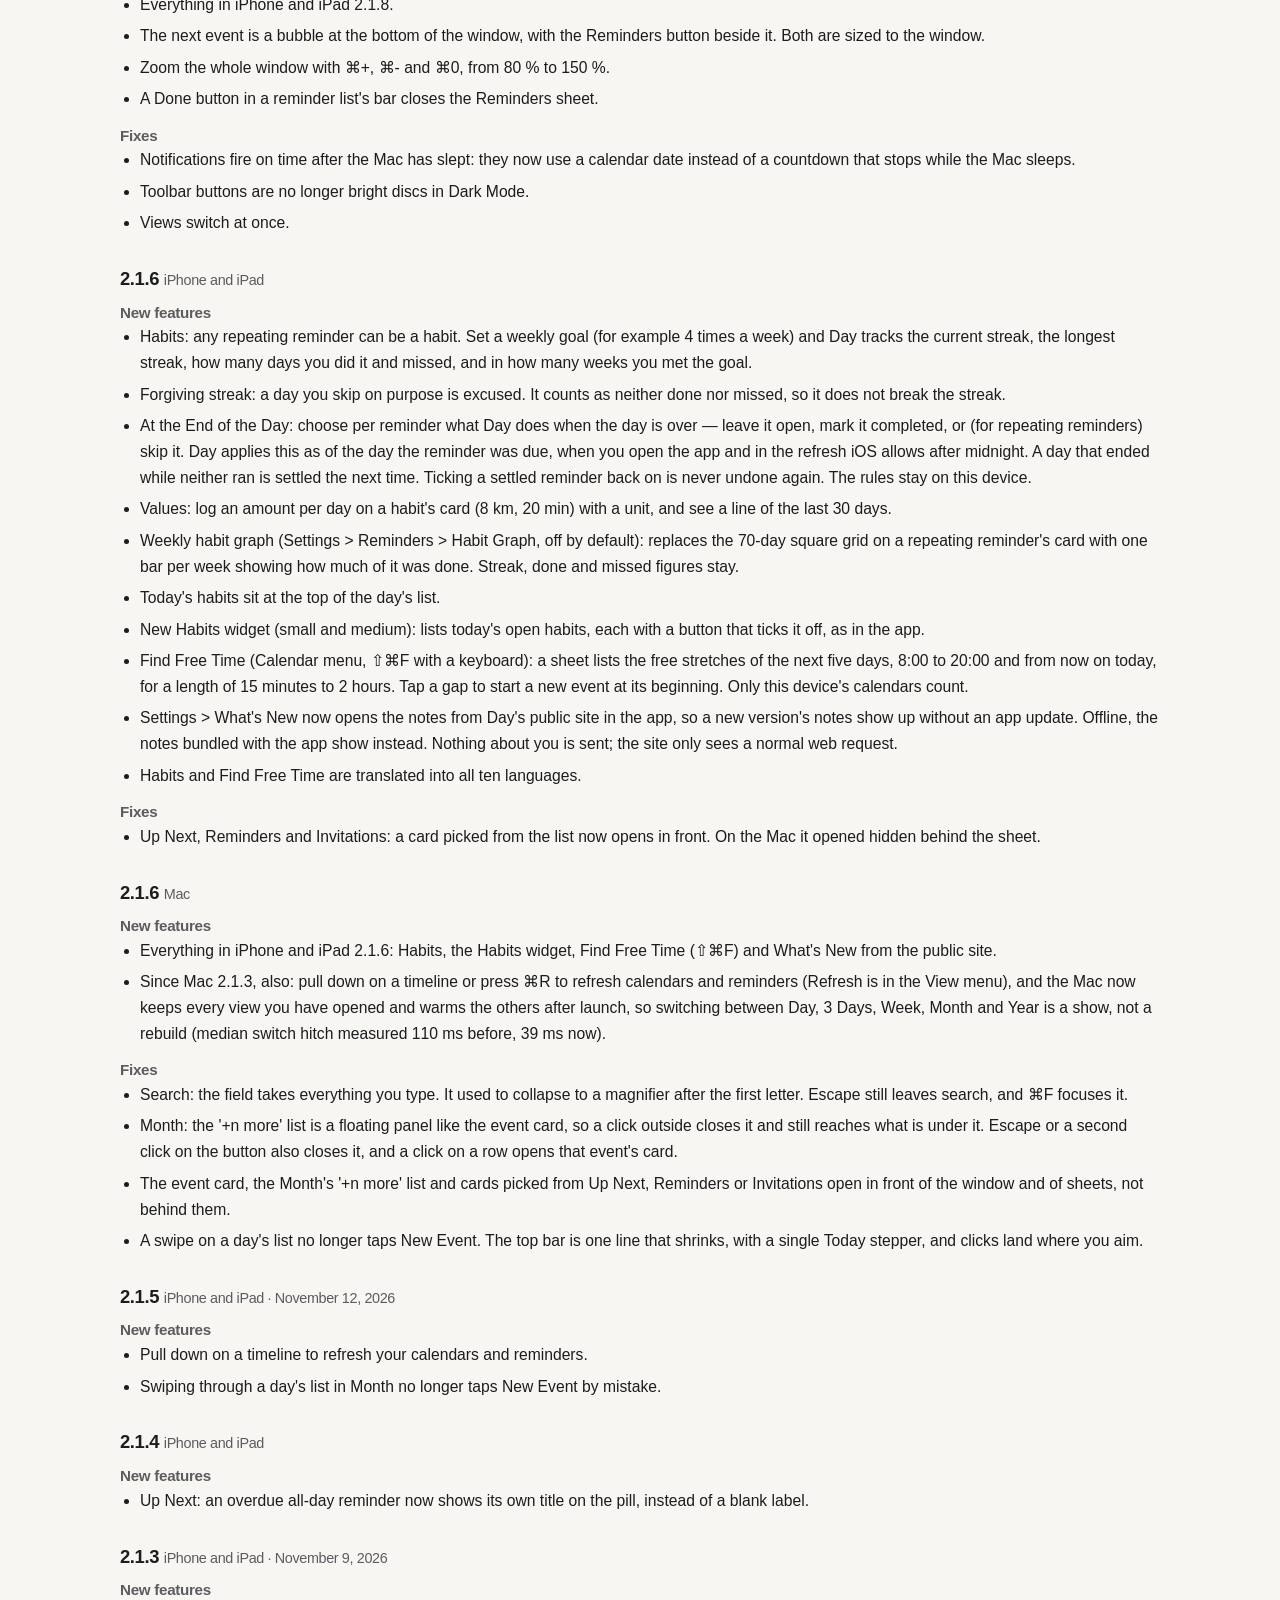
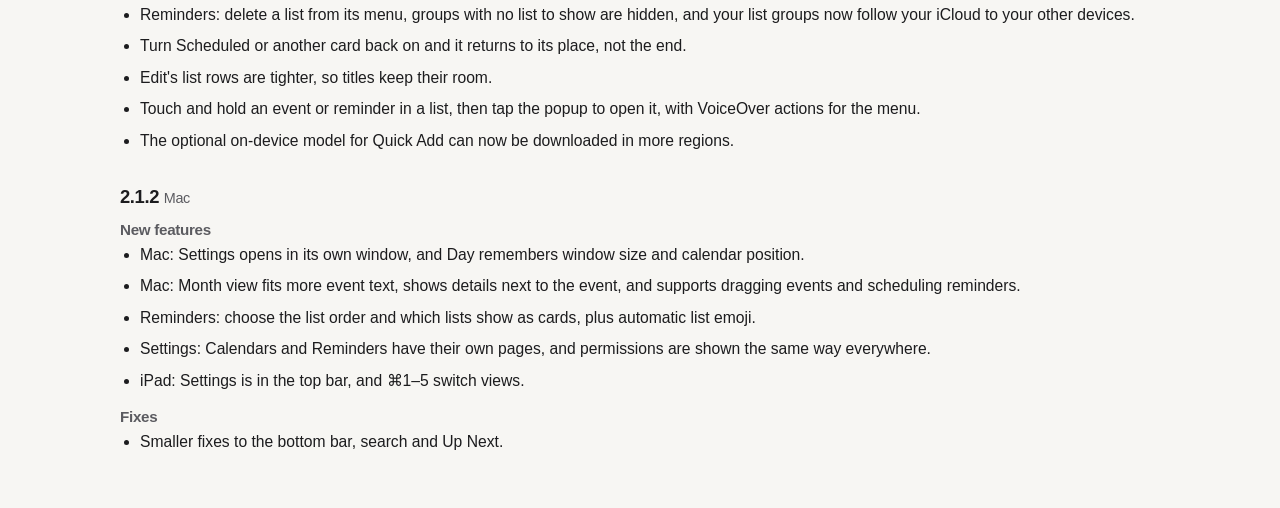
==== commit 136db0d0: "Changelog: Mac 2.2.3 Co-Authored-By: Claude Opus 5.5 <noreply@anthropic.com>" ====
--- a/changelog/index.html
+++ b/changelog/index.html
@@ -28,6 +28,10 @@
     <article id="ios-2.2.3">
       <h2>2.2.3 <span class="meta">iPhone and iPad</span></h2>
       <h3>New features</h3><ul><li>Favorites: star an event or reminder on its card. The yellow star next to Reminders opens them all, synced through iCloud.</li><li>Days Counter widget: the days to an event or reminder, or since it. Pick from all or only favorites, choose a style (Classic, Bold, Calendar Page, Minimal) and a text color; also on the Lock Screen.</li><li>Day Counter on Cards: an option in Settings that shows the days left at the top right of an event or reminder card.</li><li>Coming Up in Settings: how far ahead an event comes first in Up Next: the rest of today, the next event, 6, 12 or 24 hours, or a number of your own.</li><li>Up Next shows a reminder&#x27;s day and time like an event&#x27;s.</li><li>The large Up Next widget is tidier: aligned rows, a list that fills the space and a clear empty state.</li><li>Reminders with a date but no time can have an alert or be urgent; they go off at 9:00.</li><li>A new app icon, and new date icons for every day of the month.</li><li>The Habits widget is gone.</li></ul><h3>Fixes</h3><ul><li>Saving or deleting no longer reloads the whole calendar.</li><li>Spotlight and notifications are prepared in the background, so Day stays responsive.</li><li>Up Next redraws only when the next item changes, which saves battery.</li><li>Months, weeks and the year redraw less when you swipe.</li></ul>
+    </article>
+    <article id="mac-2.2.3">
+      <h2>2.2.3 <span class="meta">Mac</span></h2>
+      <h3>New features</h3><ul><li>Resizing the window is smooth: the calendar keeps its layout while you drag and arranges itself once you let go.</li><li>Switching months is much faster, with a new month calendar in the sidebar.</li><li>A tidier top bar: ‹ Today › and New Event with search sit in two capsules, and the bar no longer overflows. The sidebar follows the window&#x27;s width.</li><li>Dictate in any language: Day now understands speech on this device with an optional Qwen model, detects the language by itself and no longer drops words after a pause.</li><li>Reminder lists in the calendar: show a whole list as one element a day, with its progress.</li><li>Reminder lists are sorted by day: Overdue, Today, Tomorrow, then each date; reminders without a date come last.</li><li>Rename reminder lists, and add a list right from the editor.</li><li>New look for the Reminder Summary and the reminder card.</li><li>Favorites: star an event or reminder on its card. The yellow star next to Reminders opens them all, synced through iCloud.</li><li>Days Counter widget: the days to an event or reminder, or since it, in four styles (Classic, Bold, Calendar Page, Minimal) and a text color of your choice.</li><li>Day Counter on Cards: an option in Settings that shows the days left at the top right of an event or reminder card.</li><li>Coming Up in Settings: how far ahead an event comes first in Up Next: the rest of today, the next event, 6, 12 or 24 hours, or a number of your own.</li><li>Reminders with a date but no time can have an alert or be urgent; they go off at 9:00.</li><li>On-Device AI in Settings: choose the engines for Quick Add and dictation and manage the models.</li><li>Keyboard Shortcuts in Settings: see every shortcut and change it.</li><li>A new welcome tour and a new app icon.</li><li>What&#x27;s New now opens inside the app.</li><li>The Habits widget is gone.</li></ul><h3>Fixes</h3><ul><li>A renamed or recolored calendar shows its new name and color in the sidebar at once.</li><li>Saving or deleting no longer reloads the whole calendar.</li><li>Spotlight and notifications are prepared in the background, so Day stays responsive.</li><li>The now line in the month no longer sits under the habits.</li><li>List order and the habit graph sync through iCloud.</li></ul>
     </article>
     <article id="ios-2.2.2">
       <h2>2.2.2 <span class="meta">iPhone and iPad</span></h2>
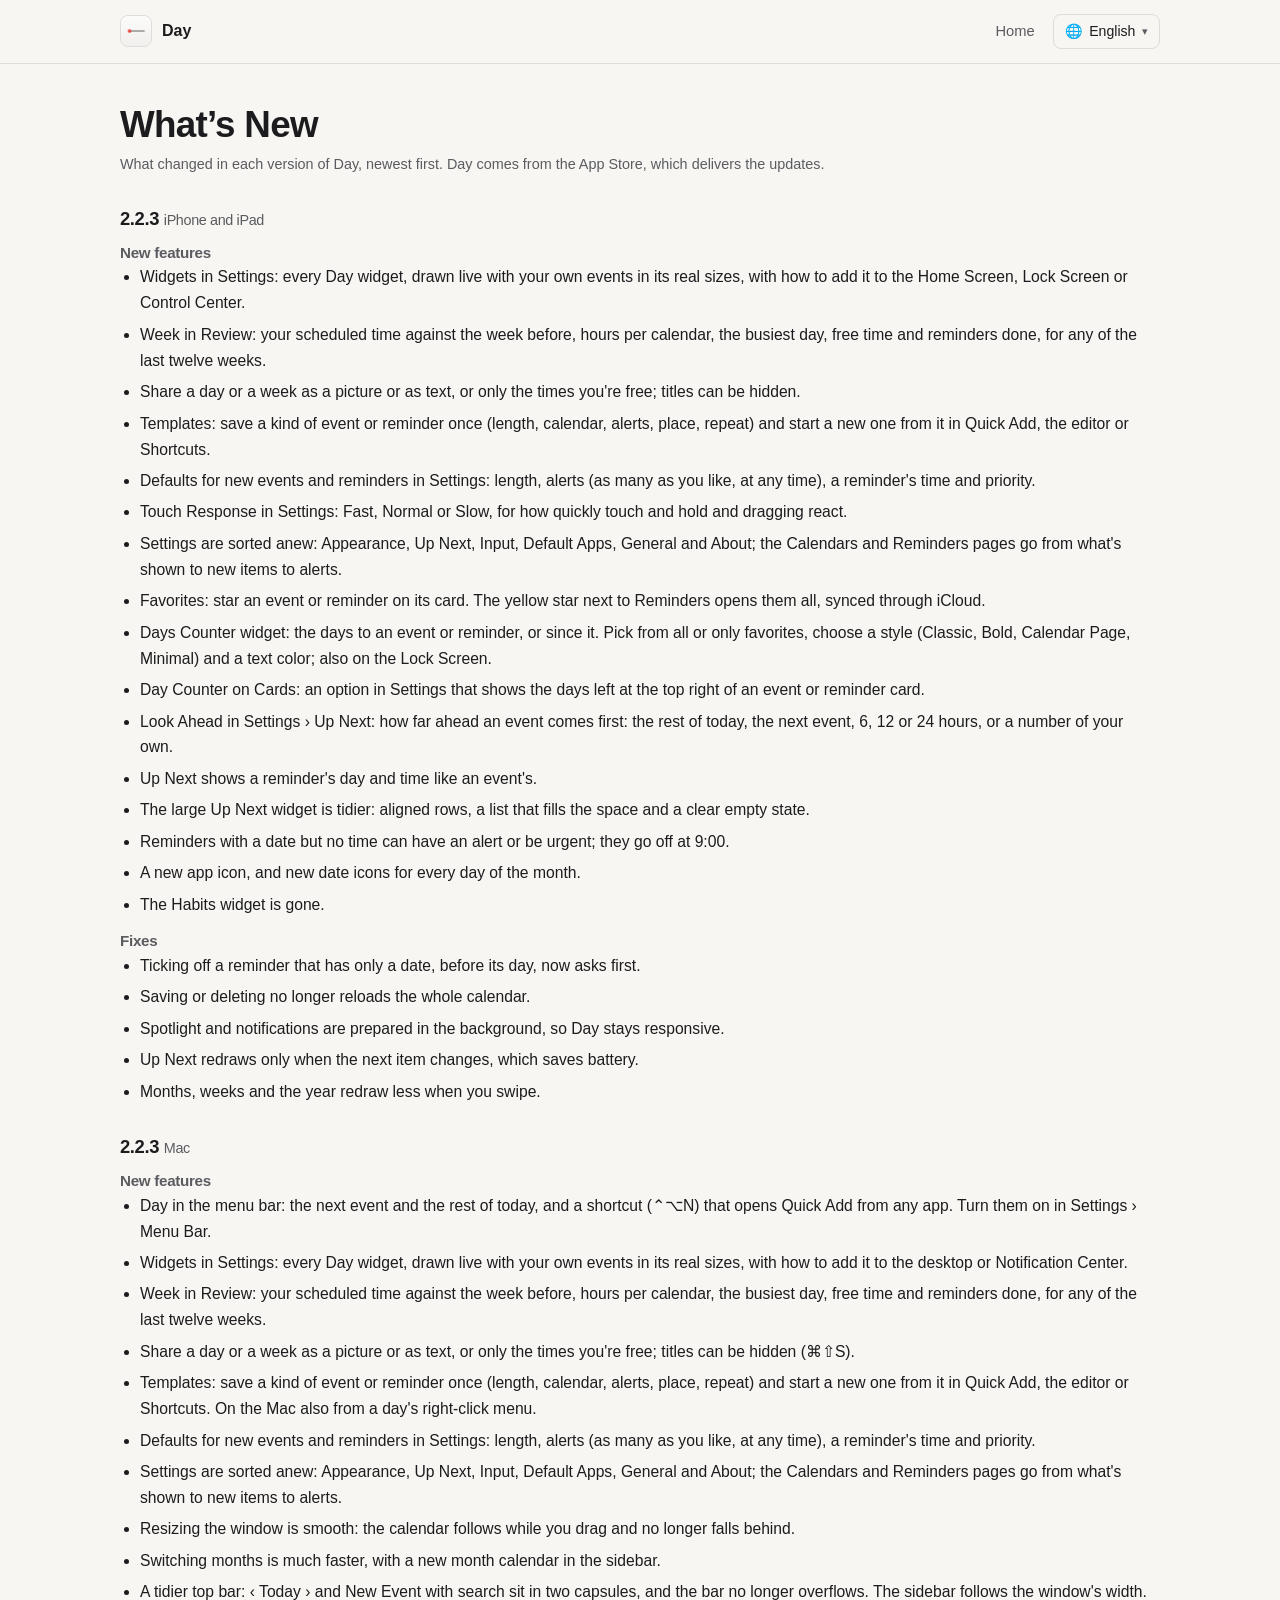
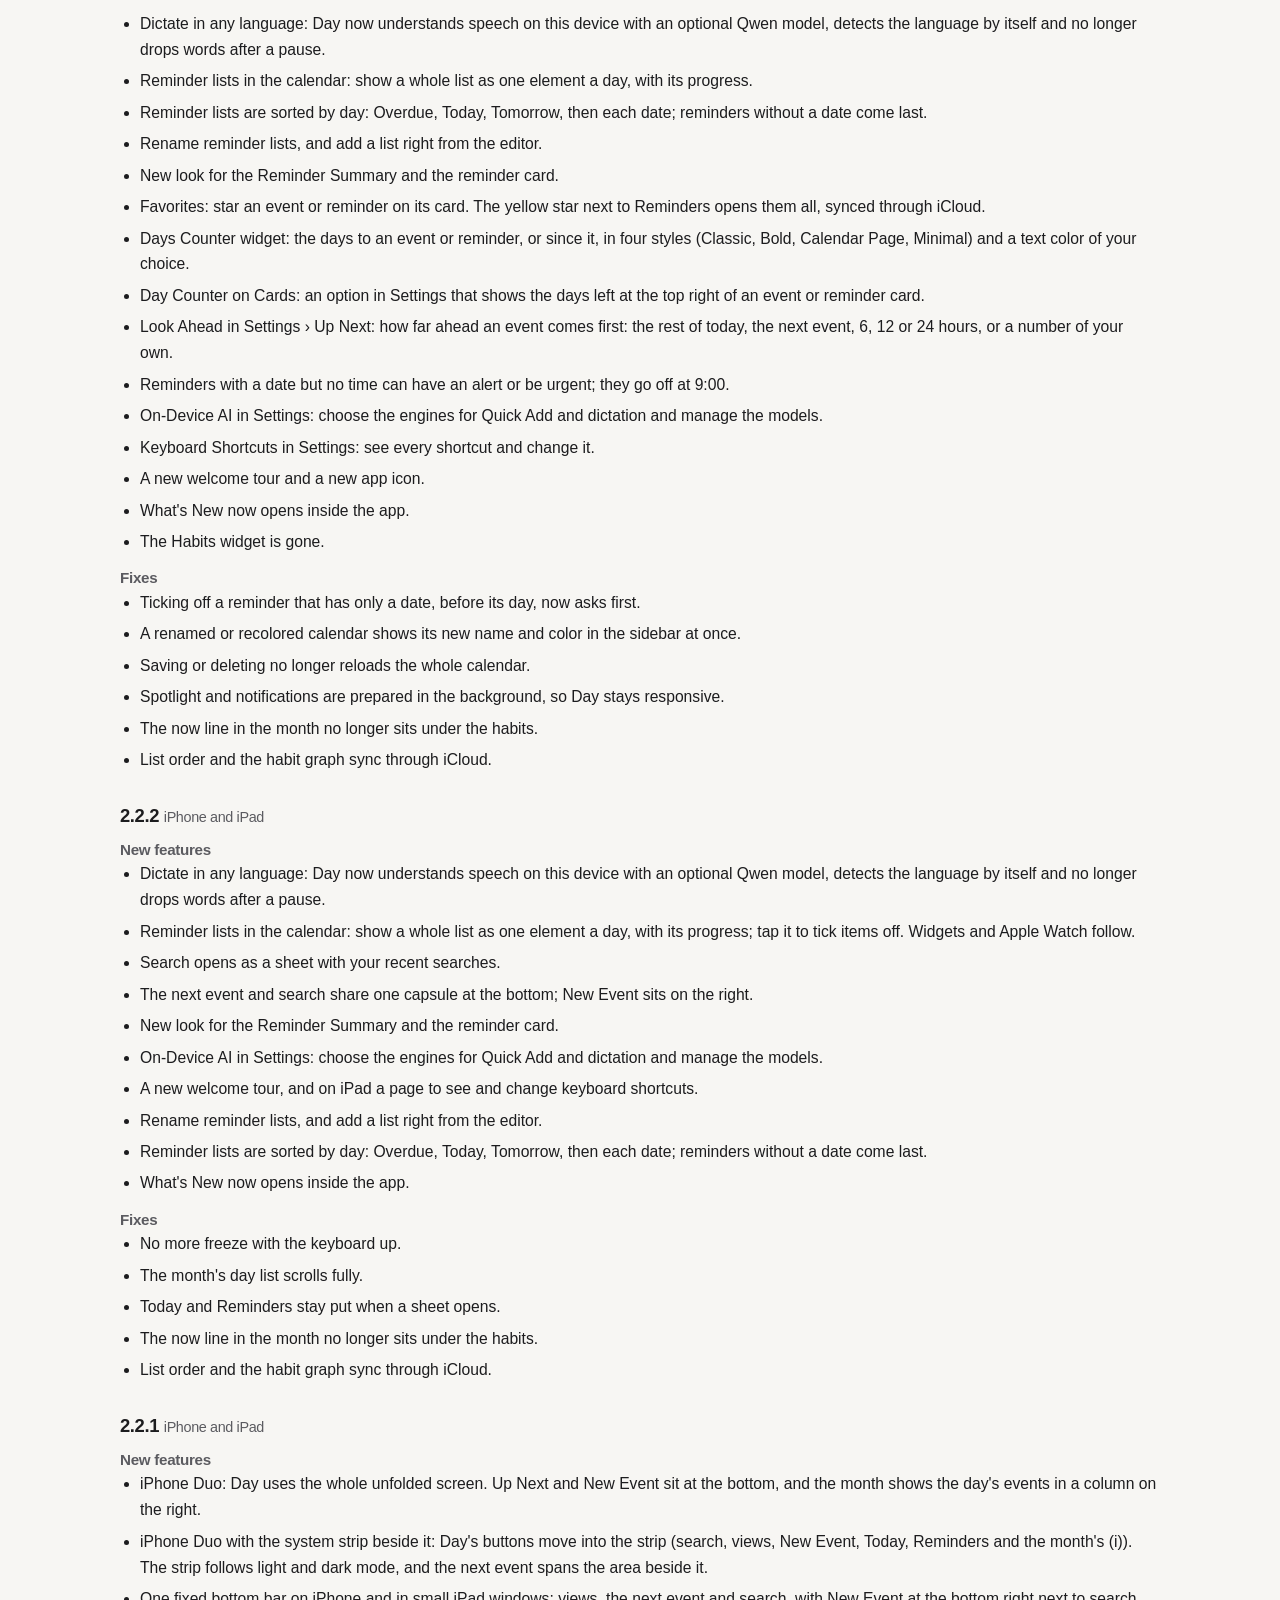
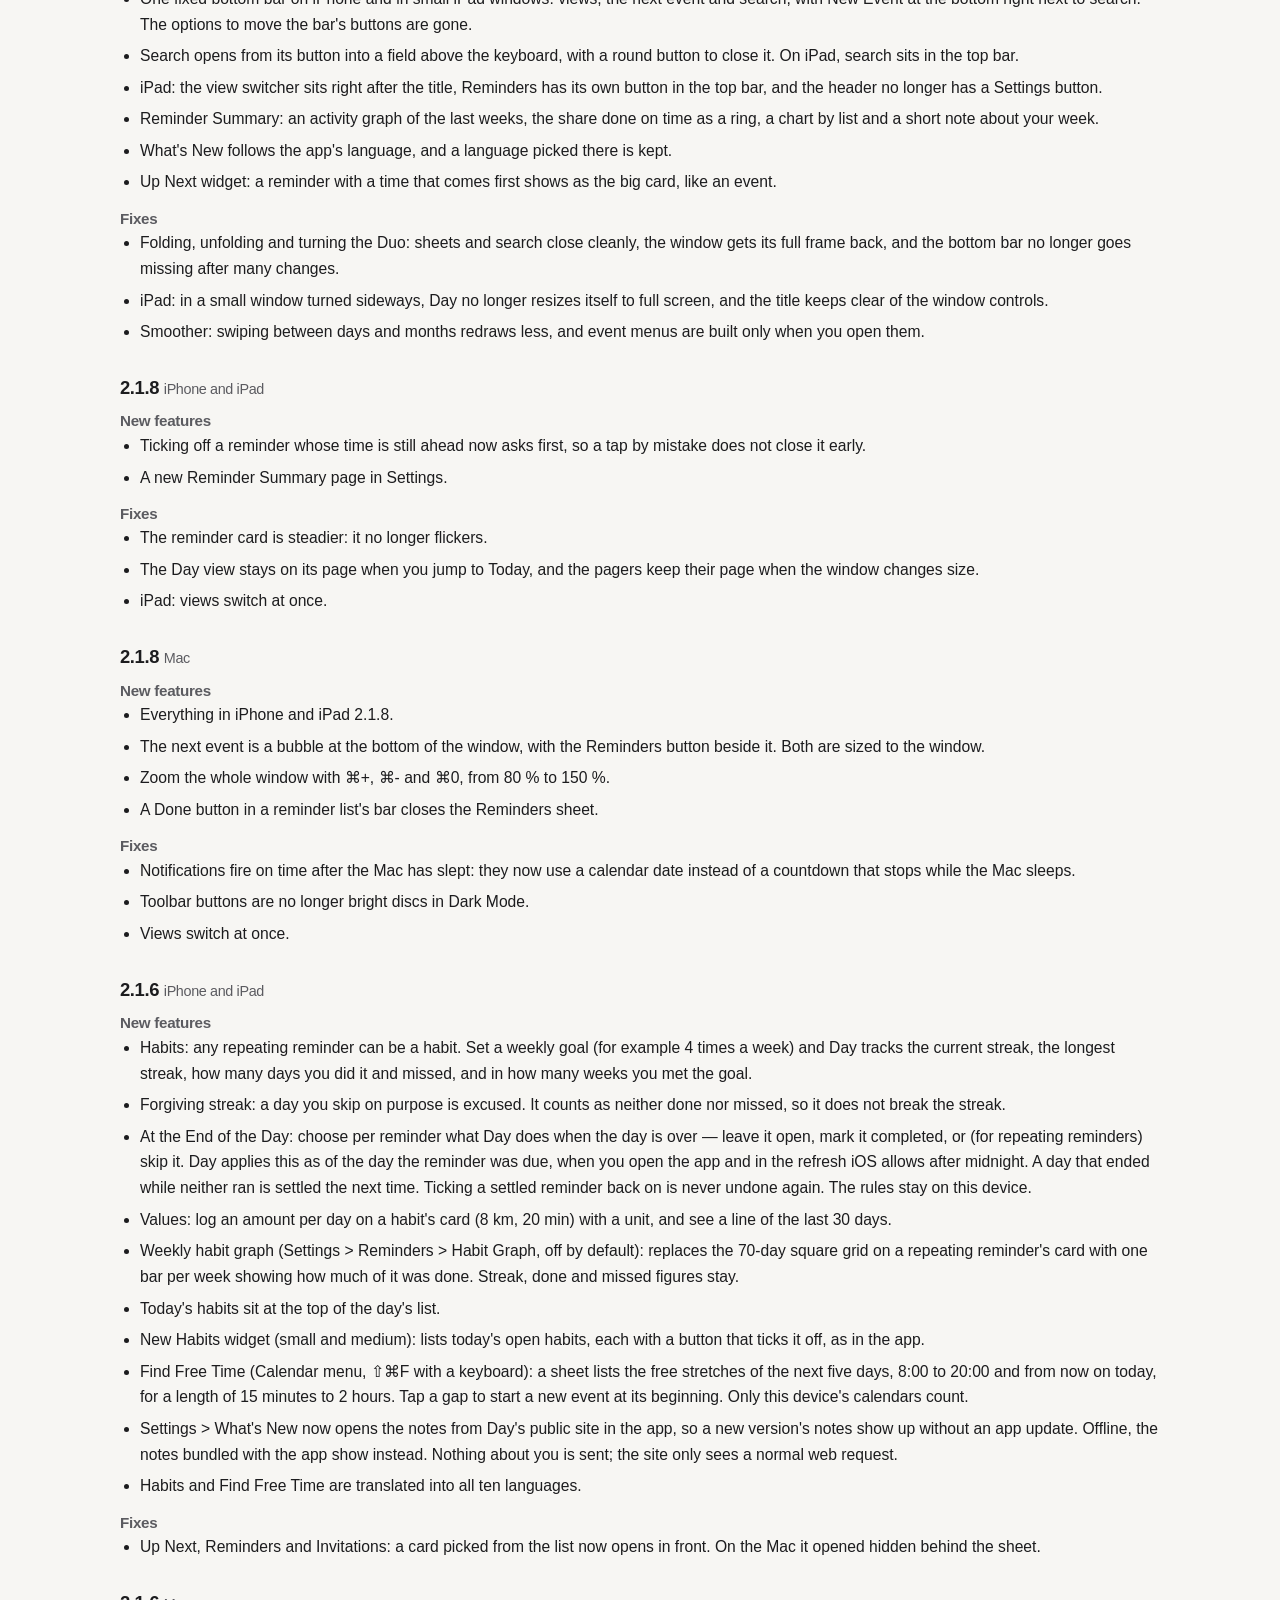
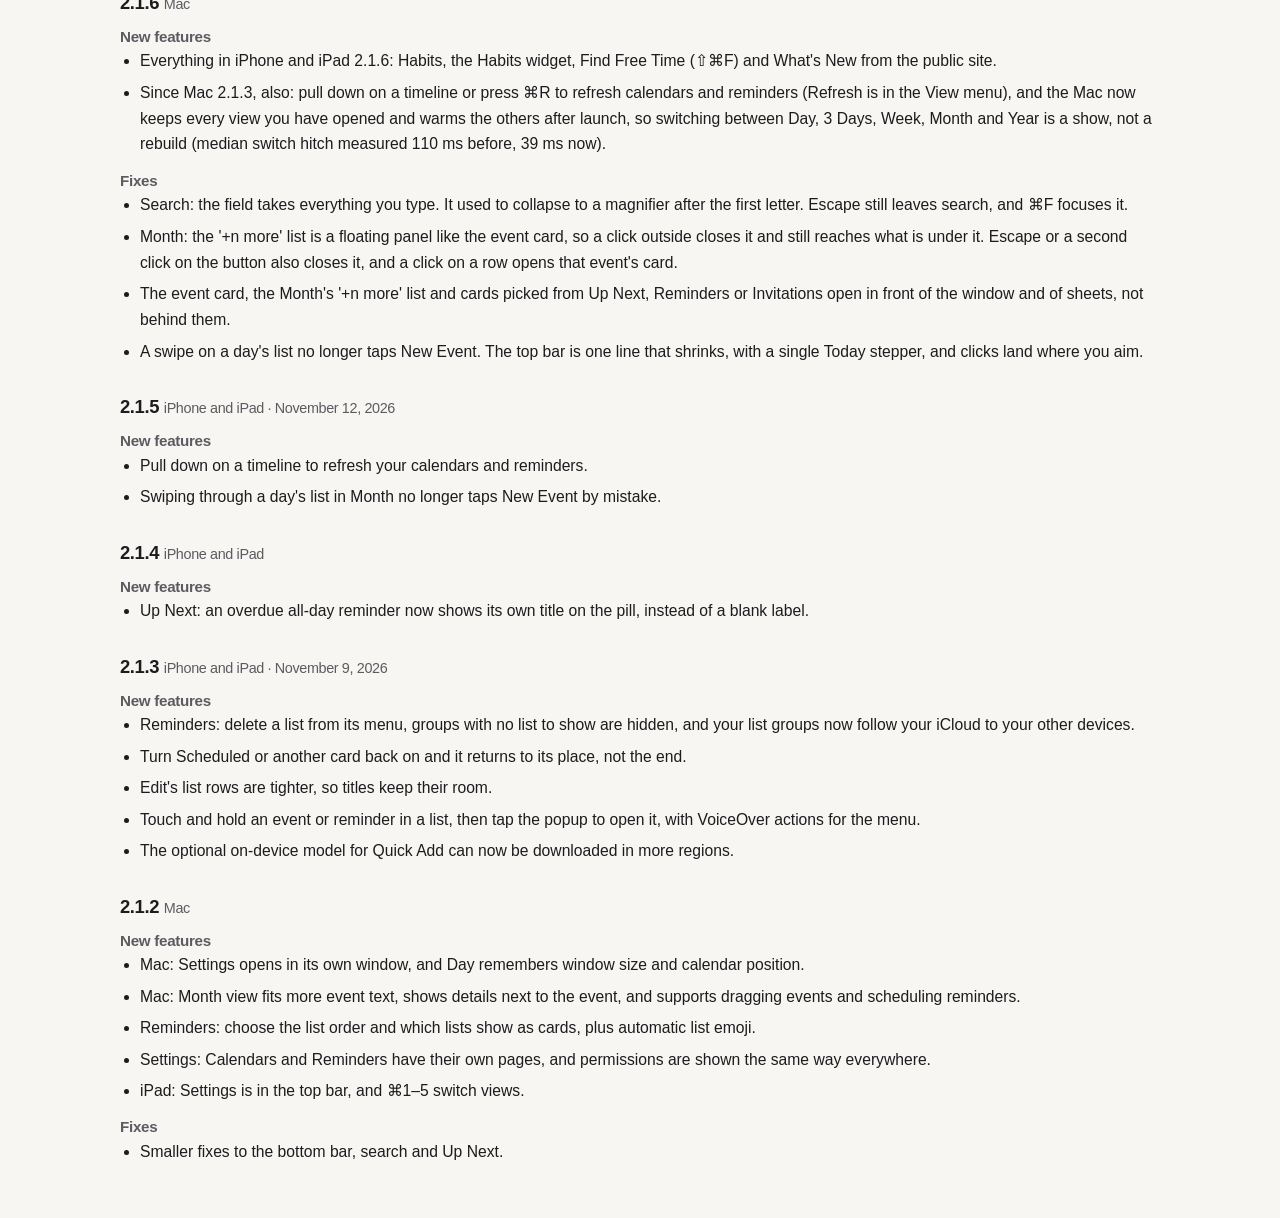
==== commit b000ba45: "Changelog: 2.2.3 with the widget gallery, Week in Review, sharing, templates and the Mac menu bar Co" ====
--- a/changelog/index.html
+++ b/changelog/index.html
@@ -27,11 +27,11 @@
     <p class="meta">What changed in each version of Day, newest first. Day comes from the App Store, which delivers the updates.</p>
     <article id="ios-2.2.3">
       <h2>2.2.3 <span class="meta">iPhone and iPad</span></h2>
-      <h3>New features</h3><ul><li>Favorites: star an event or reminder on its card. The yellow star next to Reminders opens them all, synced through iCloud.</li><li>Days Counter widget: the days to an event or reminder, or since it. Pick from all or only favorites, choose a style (Classic, Bold, Calendar Page, Minimal) and a text color; also on the Lock Screen.</li><li>Day Counter on Cards: an option in Settings that shows the days left at the top right of an event or reminder card.</li><li>Coming Up in Settings: how far ahead an event comes first in Up Next: the rest of today, the next event, 6, 12 or 24 hours, or a number of your own.</li><li>Up Next shows a reminder&#x27;s day and time like an event&#x27;s.</li><li>The large Up Next widget is tidier: aligned rows, a list that fills the space and a clear empty state.</li><li>Reminders with a date but no time can have an alert or be urgent; they go off at 9:00.</li><li>A new app icon, and new date icons for every day of the month.</li><li>The Habits widget is gone.</li></ul><h3>Fixes</h3><ul><li>Saving or deleting no longer reloads the whole calendar.</li><li>Spotlight and notifications are prepared in the background, so Day stays responsive.</li><li>Up Next redraws only when the next item changes, which saves battery.</li><li>Months, weeks and the year redraw less when you swipe.</li></ul>
+      <h3>New features</h3><ul><li>Widgets in Settings: every Day widget, drawn live with your own events in its real sizes, with how to add it to the Home Screen, Lock Screen or Control Center.</li><li>Week in Review: your scheduled time against the week before, hours per calendar, the busiest day, free time and reminders done, for any of the last twelve weeks.</li><li>Share a day or a week as a picture or as text, or only the times you&#x27;re free; titles can be hidden.</li><li>Templates: save a kind of event or reminder once (length, calendar, alerts, place, repeat) and start a new one from it in Quick Add, the editor or Shortcuts.</li><li>Defaults for new events and reminders in Settings: length, alerts (as many as you like, at any time), a reminder&#x27;s time and priority.</li><li>Touch Response in Settings: Fast, Normal or Slow, for how quickly touch and hold and dragging react.</li><li>Settings are sorted anew: Appearance, Up Next, Input, Default Apps, General and About; the Calendars and Reminders pages go from what&#x27;s shown to new items to alerts.</li><li>Favorites: star an event or reminder on its card. The yellow star next to Reminders opens them all, synced through iCloud.</li><li>Days Counter widget: the days to an event or reminder, or since it. Pick from all or only favorites, choose a style (Classic, Bold, Calendar Page, Minimal) and a text color; also on the Lock Screen.</li><li>Day Counter on Cards: an option in Settings that shows the days left at the top right of an event or reminder card.</li><li>Look Ahead in Settings › Up Next: how far ahead an event comes first: the rest of today, the next event, 6, 12 or 24 hours, or a number of your own.</li><li>Up Next shows a reminder&#x27;s day and time like an event&#x27;s.</li><li>The large Up Next widget is tidier: aligned rows, a list that fills the space and a clear empty state.</li><li>Reminders with a date but no time can have an alert or be urgent; they go off at 9:00.</li><li>A new app icon, and new date icons for every day of the month.</li><li>The Habits widget is gone.</li></ul><h3>Fixes</h3><ul><li>Ticking off a reminder that has only a date, before its day, now asks first.</li><li>Saving or deleting no longer reloads the whole calendar.</li><li>Spotlight and notifications are prepared in the background, so Day stays responsive.</li><li>Up Next redraws only when the next item changes, which saves battery.</li><li>Months, weeks and the year redraw less when you swipe.</li></ul>
     </article>
     <article id="mac-2.2.3">
       <h2>2.2.3 <span class="meta">Mac</span></h2>
-      <h3>New features</h3><ul><li>Resizing the window is smooth: the calendar keeps its layout while you drag and arranges itself once you let go.</li><li>Switching months is much faster, with a new month calendar in the sidebar.</li><li>A tidier top bar: ‹ Today › and New Event with search sit in two capsules, and the bar no longer overflows. The sidebar follows the window&#x27;s width.</li><li>Dictate in any language: Day now understands speech on this device with an optional Qwen model, detects the language by itself and no longer drops words after a pause.</li><li>Reminder lists in the calendar: show a whole list as one element a day, with its progress.</li><li>Reminder lists are sorted by day: Overdue, Today, Tomorrow, then each date; reminders without a date come last.</li><li>Rename reminder lists, and add a list right from the editor.</li><li>New look for the Reminder Summary and the reminder card.</li><li>Favorites: star an event or reminder on its card. The yellow star next to Reminders opens them all, synced through iCloud.</li><li>Days Counter widget: the days to an event or reminder, or since it, in four styles (Classic, Bold, Calendar Page, Minimal) and a text color of your choice.</li><li>Day Counter on Cards: an option in Settings that shows the days left at the top right of an event or reminder card.</li><li>Coming Up in Settings: how far ahead an event comes first in Up Next: the rest of today, the next event, 6, 12 or 24 hours, or a number of your own.</li><li>Reminders with a date but no time can have an alert or be urgent; they go off at 9:00.</li><li>On-Device AI in Settings: choose the engines for Quick Add and dictation and manage the models.</li><li>Keyboard Shortcuts in Settings: see every shortcut and change it.</li><li>A new welcome tour and a new app icon.</li><li>What&#x27;s New now opens inside the app.</li><li>The Habits widget is gone.</li></ul><h3>Fixes</h3><ul><li>A renamed or recolored calendar shows its new name and color in the sidebar at once.</li><li>Saving or deleting no longer reloads the whole calendar.</li><li>Spotlight and notifications are prepared in the background, so Day stays responsive.</li><li>The now line in the month no longer sits under the habits.</li><li>List order and the habit graph sync through iCloud.</li></ul>
+      <h3>New features</h3><ul><li>Day in the menu bar: the next event and the rest of today, and a shortcut (⌃⌥N) that opens Quick Add from any app. Turn them on in Settings › Menu Bar.</li><li>Widgets in Settings: every Day widget, drawn live with your own events in its real sizes, with how to add it to the desktop or Notification Center.</li><li>Week in Review: your scheduled time against the week before, hours per calendar, the busiest day, free time and reminders done, for any of the last twelve weeks.</li><li>Share a day or a week as a picture or as text, or only the times you&#x27;re free; titles can be hidden (⌘⇧S).</li><li>Templates: save a kind of event or reminder once (length, calendar, alerts, place, repeat) and start a new one from it in Quick Add, the editor or Shortcuts. On the Mac also from a day&#x27;s right-click menu.</li><li>Defaults for new events and reminders in Settings: length, alerts (as many as you like, at any time), a reminder&#x27;s time and priority.</li><li>Settings are sorted anew: Appearance, Up Next, Input, Default Apps, General and About; the Calendars and Reminders pages go from what&#x27;s shown to new items to alerts.</li><li>Resizing the window is smooth: the calendar follows while you drag and no longer falls behind.</li><li>Switching months is much faster, with a new month calendar in the sidebar.</li><li>A tidier top bar: ‹ Today › and New Event with search sit in two capsules, and the bar no longer overflows. The sidebar follows the window&#x27;s width.</li><li>Dictate in any language: Day now understands speech on this device with an optional Qwen model, detects the language by itself and no longer drops words after a pause.</li><li>Reminder lists in the calendar: show a whole list as one element a day, with its progress.</li><li>Reminder lists are sorted by day: Overdue, Today, Tomorrow, then each date; reminders without a date come last.</li><li>Rename reminder lists, and add a list right from the editor.</li><li>New look for the Reminder Summary and the reminder card.</li><li>Favorites: star an event or reminder on its card. The yellow star next to Reminders opens them all, synced through iCloud.</li><li>Days Counter widget: the days to an event or reminder, or since it, in four styles (Classic, Bold, Calendar Page, Minimal) and a text color of your choice.</li><li>Day Counter on Cards: an option in Settings that shows the days left at the top right of an event or reminder card.</li><li>Look Ahead in Settings › Up Next: how far ahead an event comes first: the rest of today, the next event, 6, 12 or 24 hours, or a number of your own.</li><li>Reminders with a date but no time can have an alert or be urgent; they go off at 9:00.</li><li>On-Device AI in Settings: choose the engines for Quick Add and dictation and manage the models.</li><li>Keyboard Shortcuts in Settings: see every shortcut and change it.</li><li>A new welcome tour and a new app icon.</li><li>What&#x27;s New now opens inside the app.</li><li>The Habits widget is gone.</li></ul><h3>Fixes</h3><ul><li>Ticking off a reminder that has only a date, before its day, now asks first.</li><li>A renamed or recolored calendar shows its new name and color in the sidebar at once.</li><li>Saving or deleting no longer reloads the whole calendar.</li><li>Spotlight and notifications are prepared in the background, so Day stays responsive.</li><li>The now line in the month no longer sits under the habits.</li><li>List order and the habit graph sync through iCloud.</li></ul>
     </article>
     <article id="ios-2.2.2">
       <h2>2.2.2 <span class="meta">iPhone and iPad</span></h2>
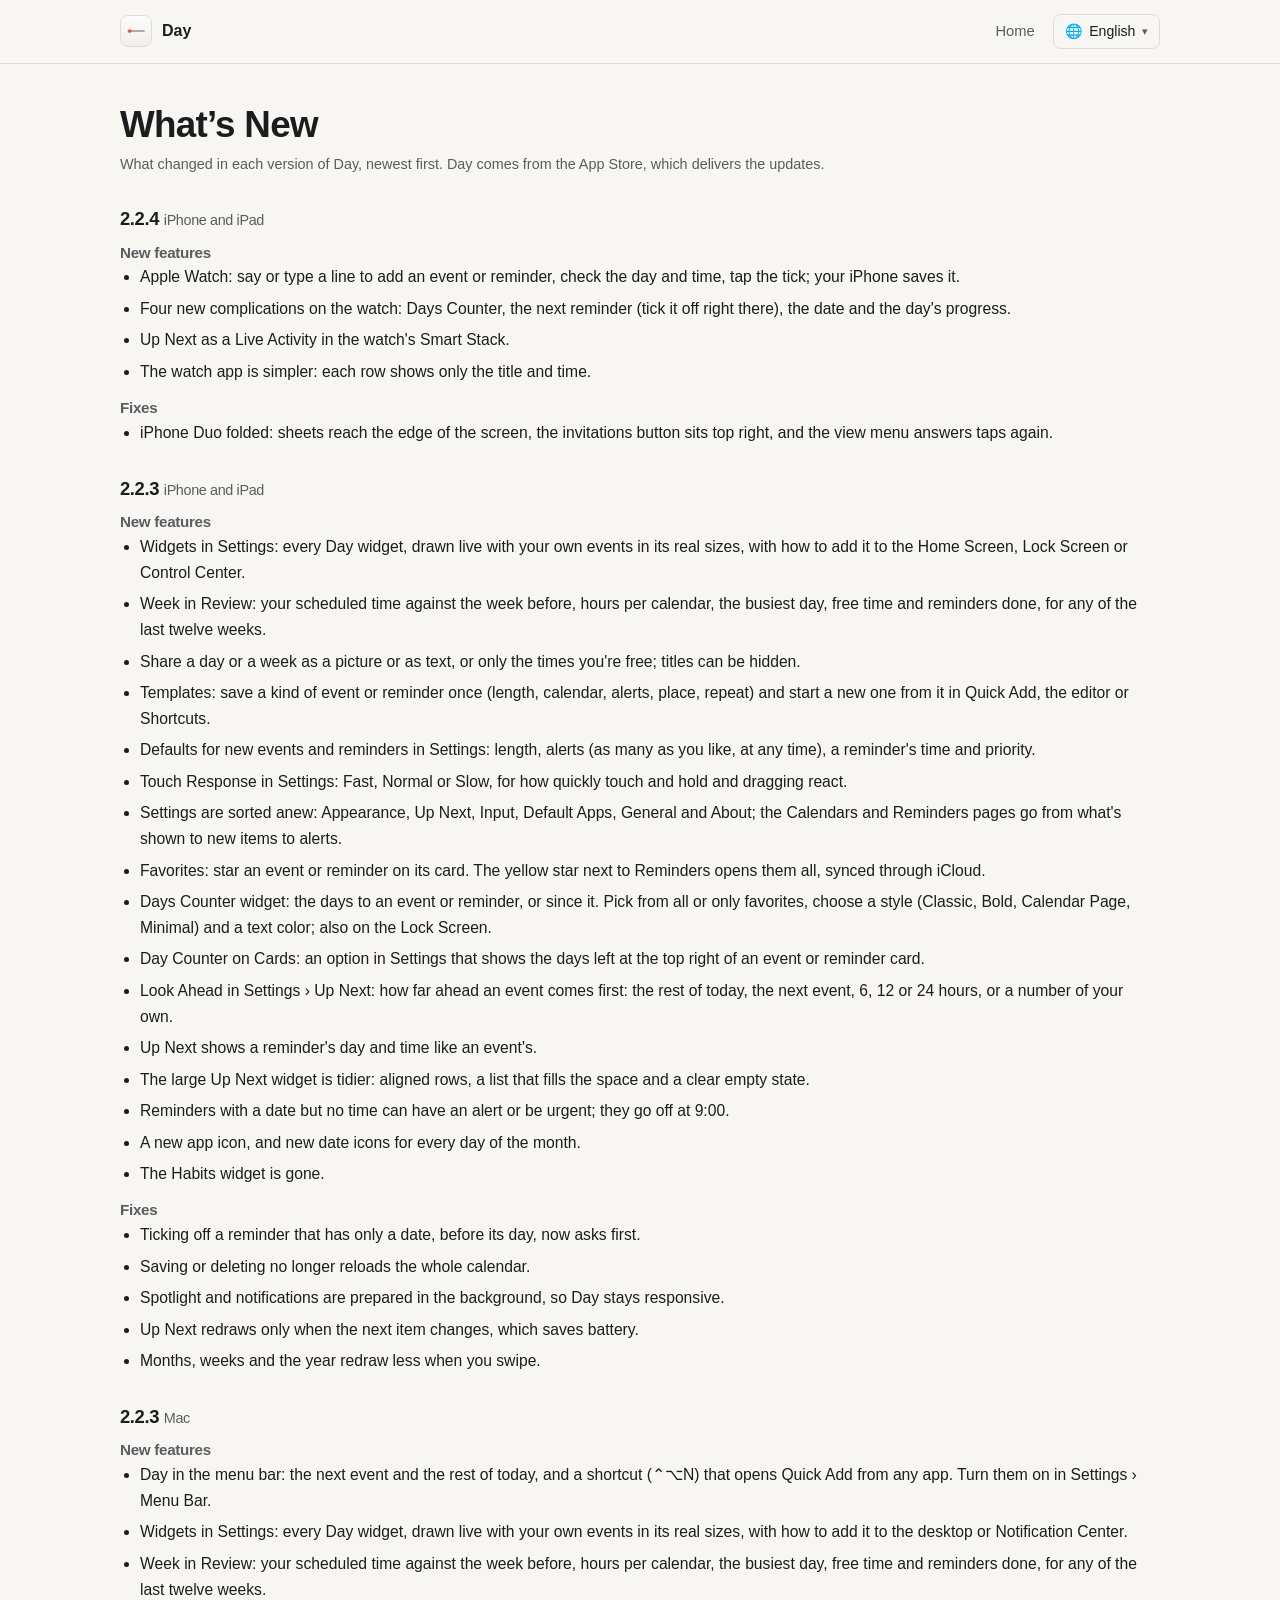
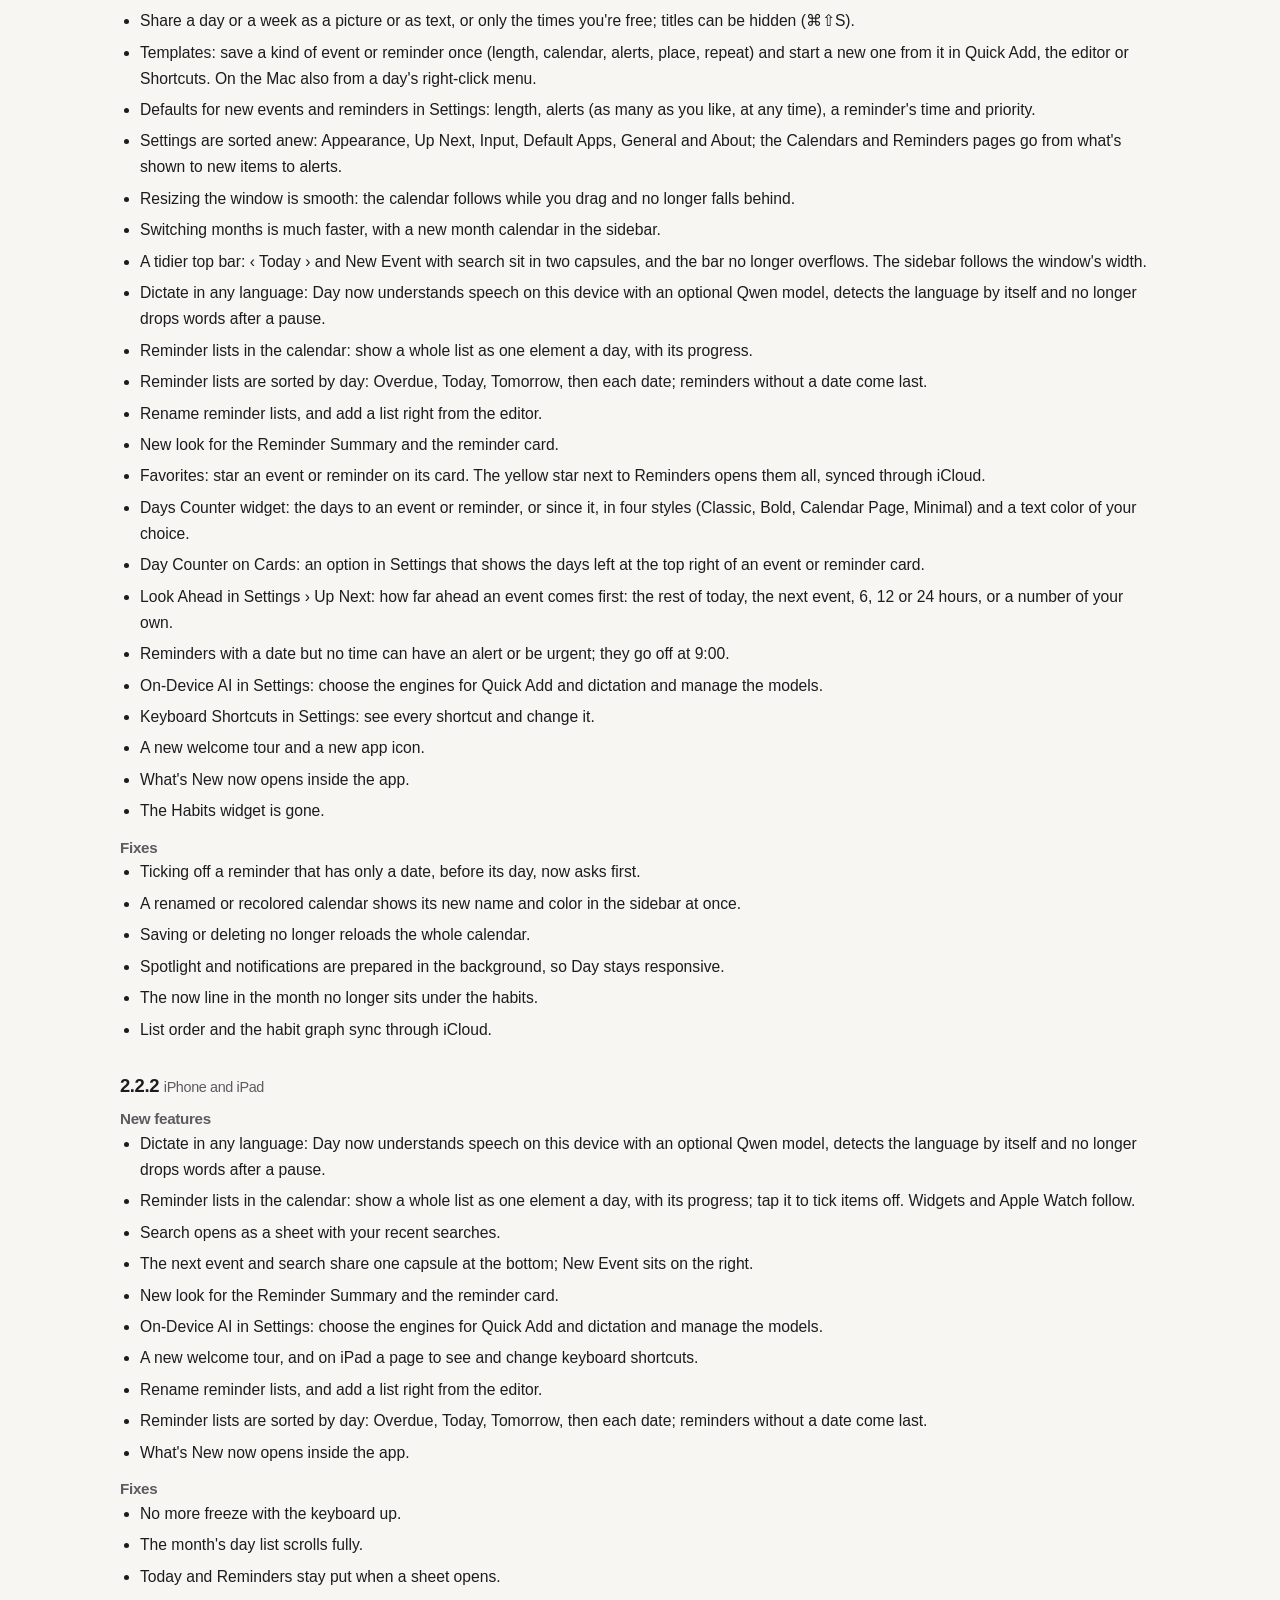
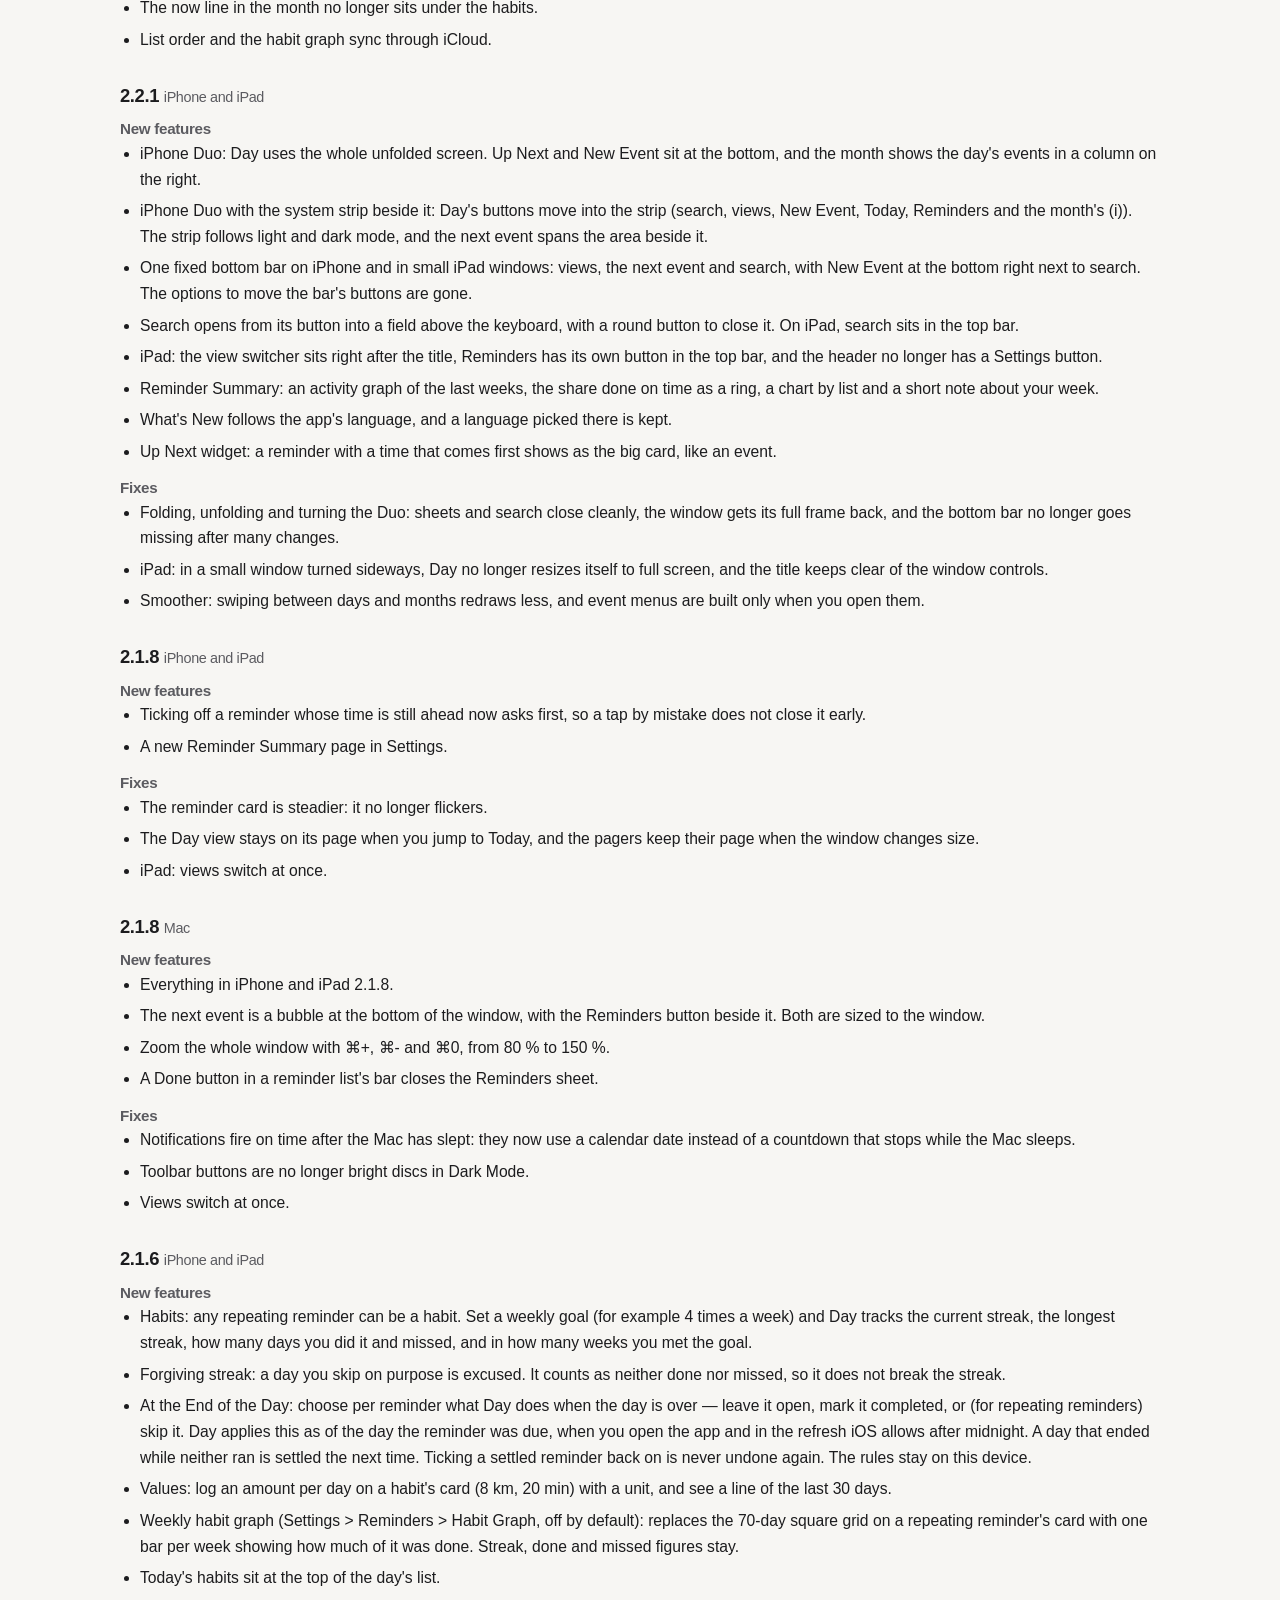
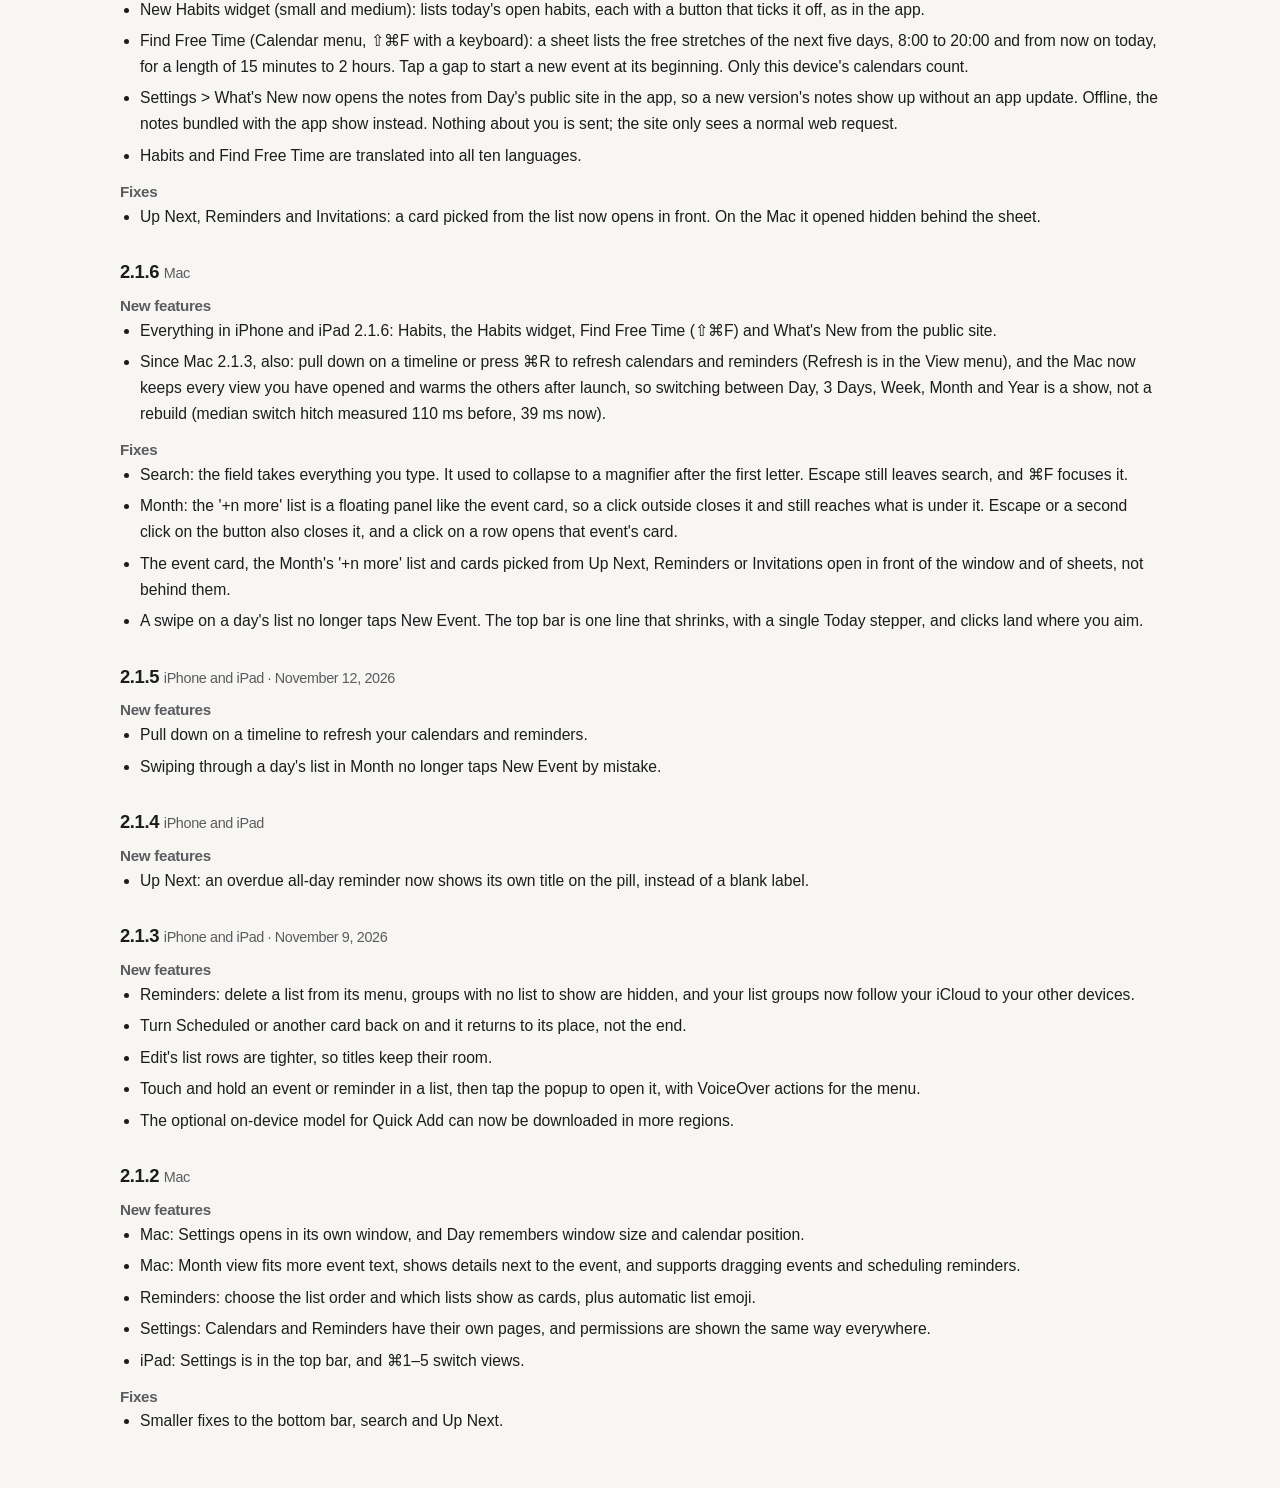
==== commit 12e95a29: "Changelog: iOS 2.2.4 Co-Authored-By: Claude Opus 5.5 <noreply@anthropic.com>" ====
--- a/changelog/index.html
+++ b/changelog/index.html
@@ -25,6 +25,10 @@
   <main id="main" class="wrap doc">
     <h1>What’s New</h1>
     <p class="meta">What changed in each version of Day, newest first. Day comes from the App Store, which delivers the updates.</p>
+    <article id="ios-2.2.4">
+      <h2>2.2.4 <span class="meta">iPhone and iPad</span></h2>
+      <h3>New features</h3><ul><li>Apple Watch: say or type a line to add an event or reminder, check the day and time, tap the tick; your iPhone saves it.</li><li>Four new complications on the watch: Days Counter, the next reminder (tick it off right there), the date and the day&#x27;s progress.</li><li>Up Next as a Live Activity in the watch&#x27;s Smart Stack.</li><li>The watch app is simpler: each row shows only the title and time.</li></ul><h3>Fixes</h3><ul><li>iPhone Duo folded: sheets reach the edge of the screen, the invitations button sits top right, and the view menu answers taps again.</li></ul>
+    </article>
     <article id="ios-2.2.3">
       <h2>2.2.3 <span class="meta">iPhone and iPad</span></h2>
       <h3>New features</h3><ul><li>Widgets in Settings: every Day widget, drawn live with your own events in its real sizes, with how to add it to the Home Screen, Lock Screen or Control Center.</li><li>Week in Review: your scheduled time against the week before, hours per calendar, the busiest day, free time and reminders done, for any of the last twelve weeks.</li><li>Share a day or a week as a picture or as text, or only the times you&#x27;re free; titles can be hidden.</li><li>Templates: save a kind of event or reminder once (length, calendar, alerts, place, repeat) and start a new one from it in Quick Add, the editor or Shortcuts.</li><li>Defaults for new events and reminders in Settings: length, alerts (as many as you like, at any time), a reminder&#x27;s time and priority.</li><li>Touch Response in Settings: Fast, Normal or Slow, for how quickly touch and hold and dragging react.</li><li>Settings are sorted anew: Appearance, Up Next, Input, Default Apps, General and About; the Calendars and Reminders pages go from what&#x27;s shown to new items to alerts.</li><li>Favorites: star an event or reminder on its card. The yellow star next to Reminders opens them all, synced through iCloud.</li><li>Days Counter widget: the days to an event or reminder, or since it. Pick from all or only favorites, choose a style (Classic, Bold, Calendar Page, Minimal) and a text color; also on the Lock Screen.</li><li>Day Counter on Cards: an option in Settings that shows the days left at the top right of an event or reminder card.</li><li>Look Ahead in Settings › Up Next: how far ahead an event comes first: the rest of today, the next event, 6, 12 or 24 hours, or a number of your own.</li><li>Up Next shows a reminder&#x27;s day and time like an event&#x27;s.</li><li>The large Up Next widget is tidier: aligned rows, a list that fills the space and a clear empty state.</li><li>Reminders with a date but no time can have an alert or be urgent; they go off at 9:00.</li><li>A new app icon, and new date icons for every day of the month.</li><li>The Habits widget is gone.</li></ul><h3>Fixes</h3><ul><li>Ticking off a reminder that has only a date, before its day, now asks first.</li><li>Saving or deleting no longer reloads the whole calendar.</li><li>Spotlight and notifications are prepared in the background, so Day stays responsive.</li><li>Up Next redraws only when the next item changes, which saves battery.</li><li>Months, weeks and the year redraw less when you swipe.</li></ul>
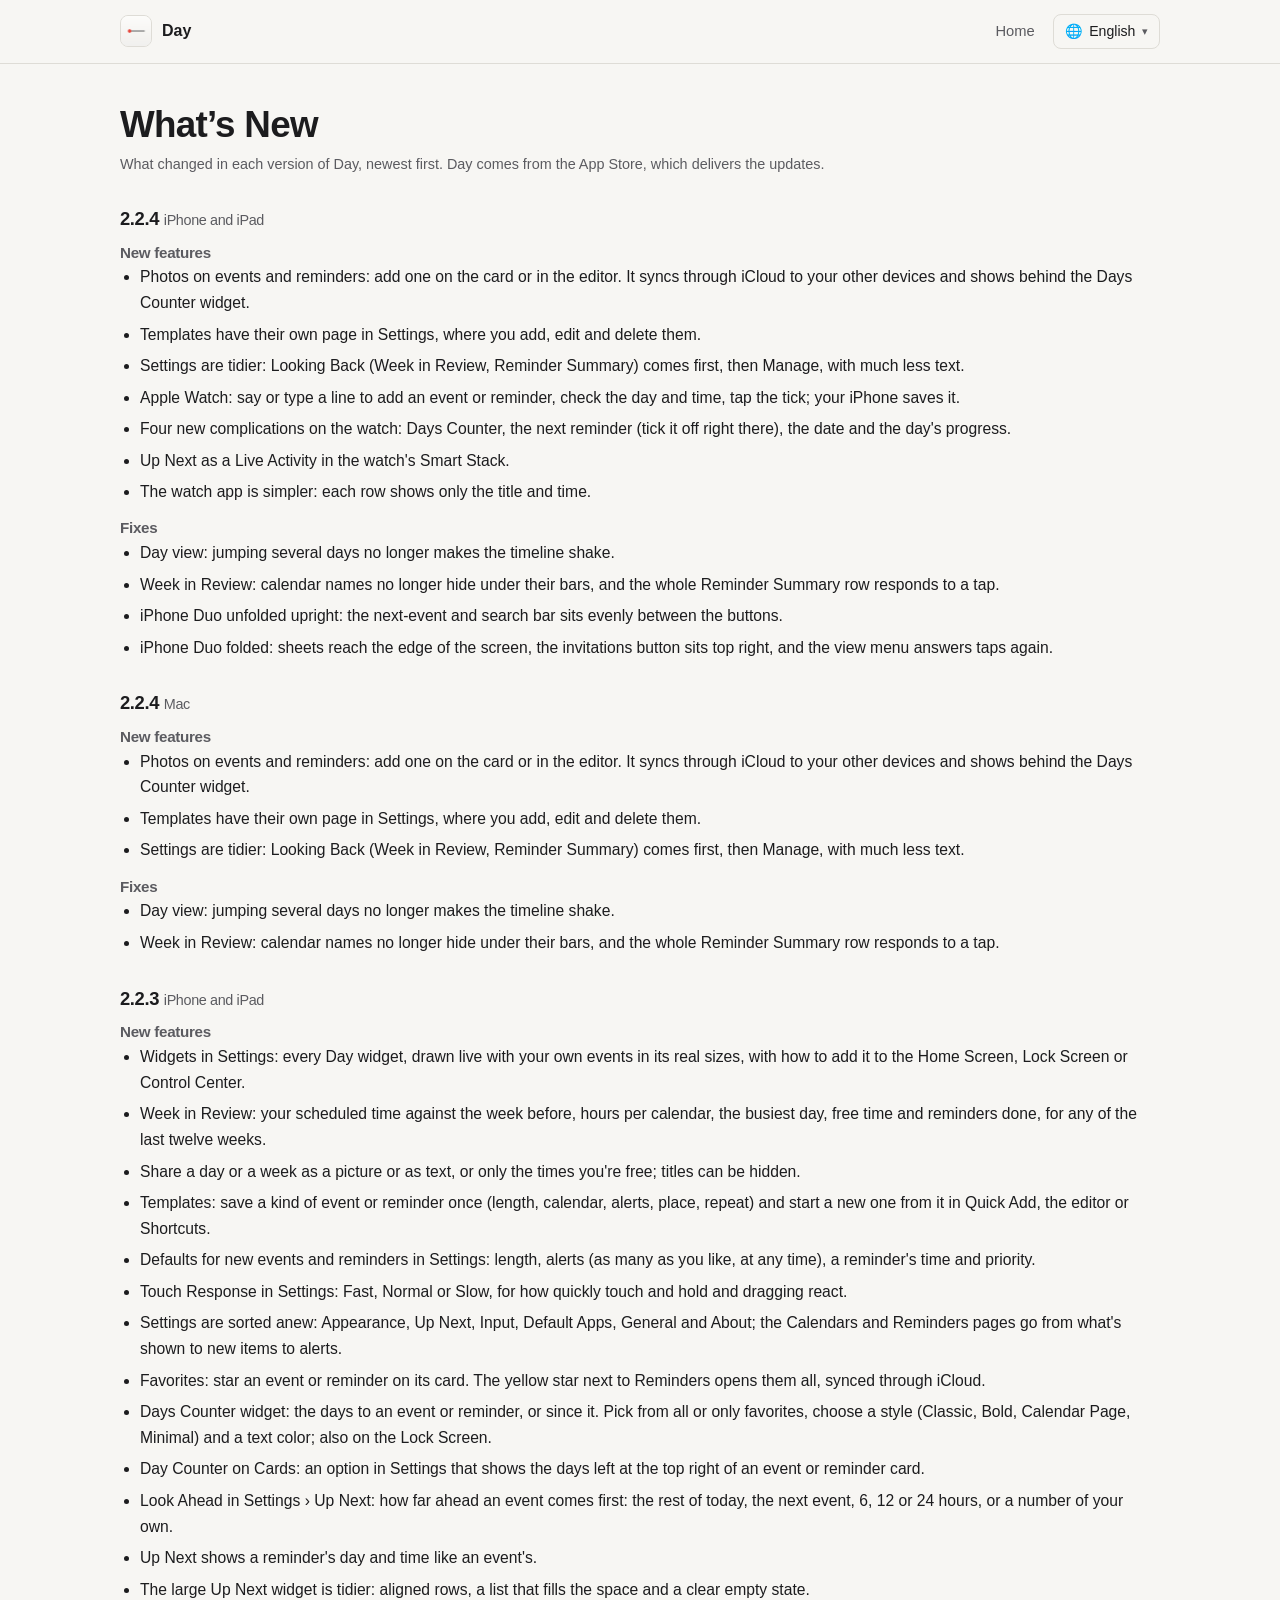
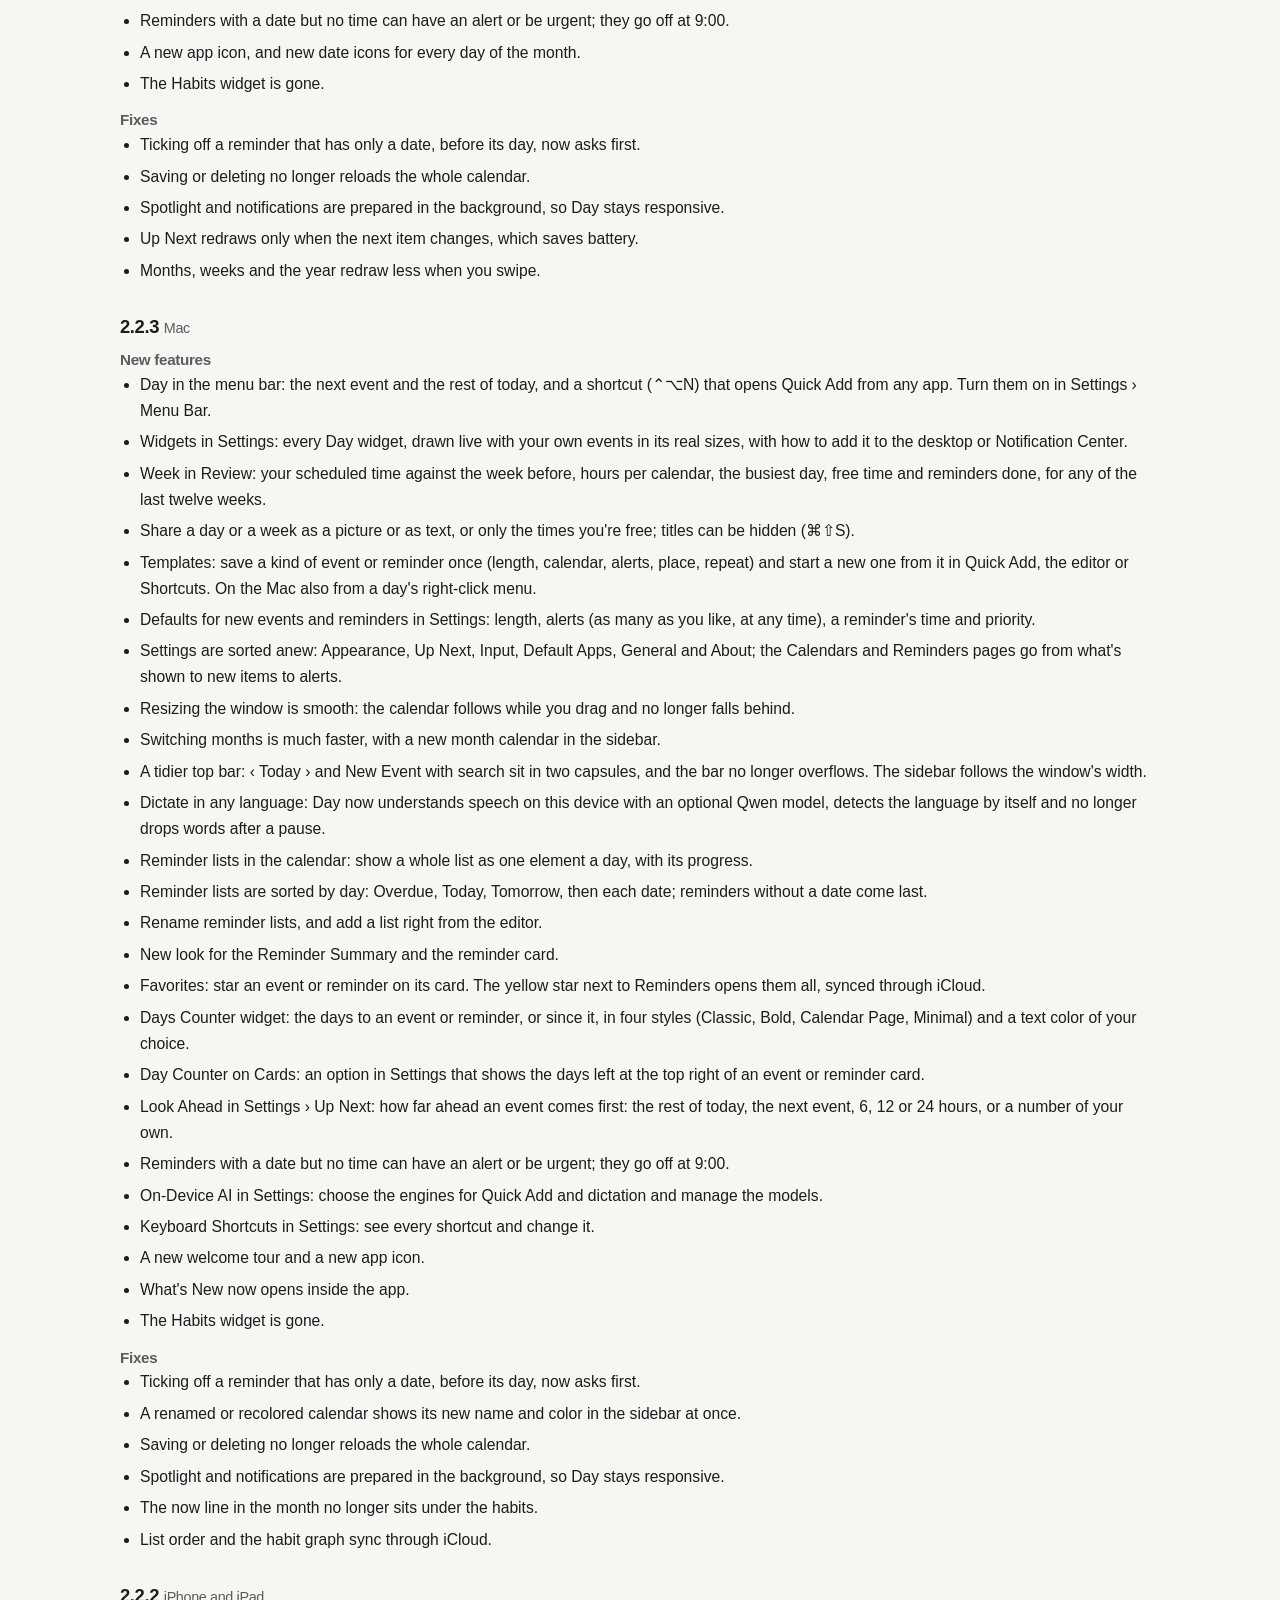
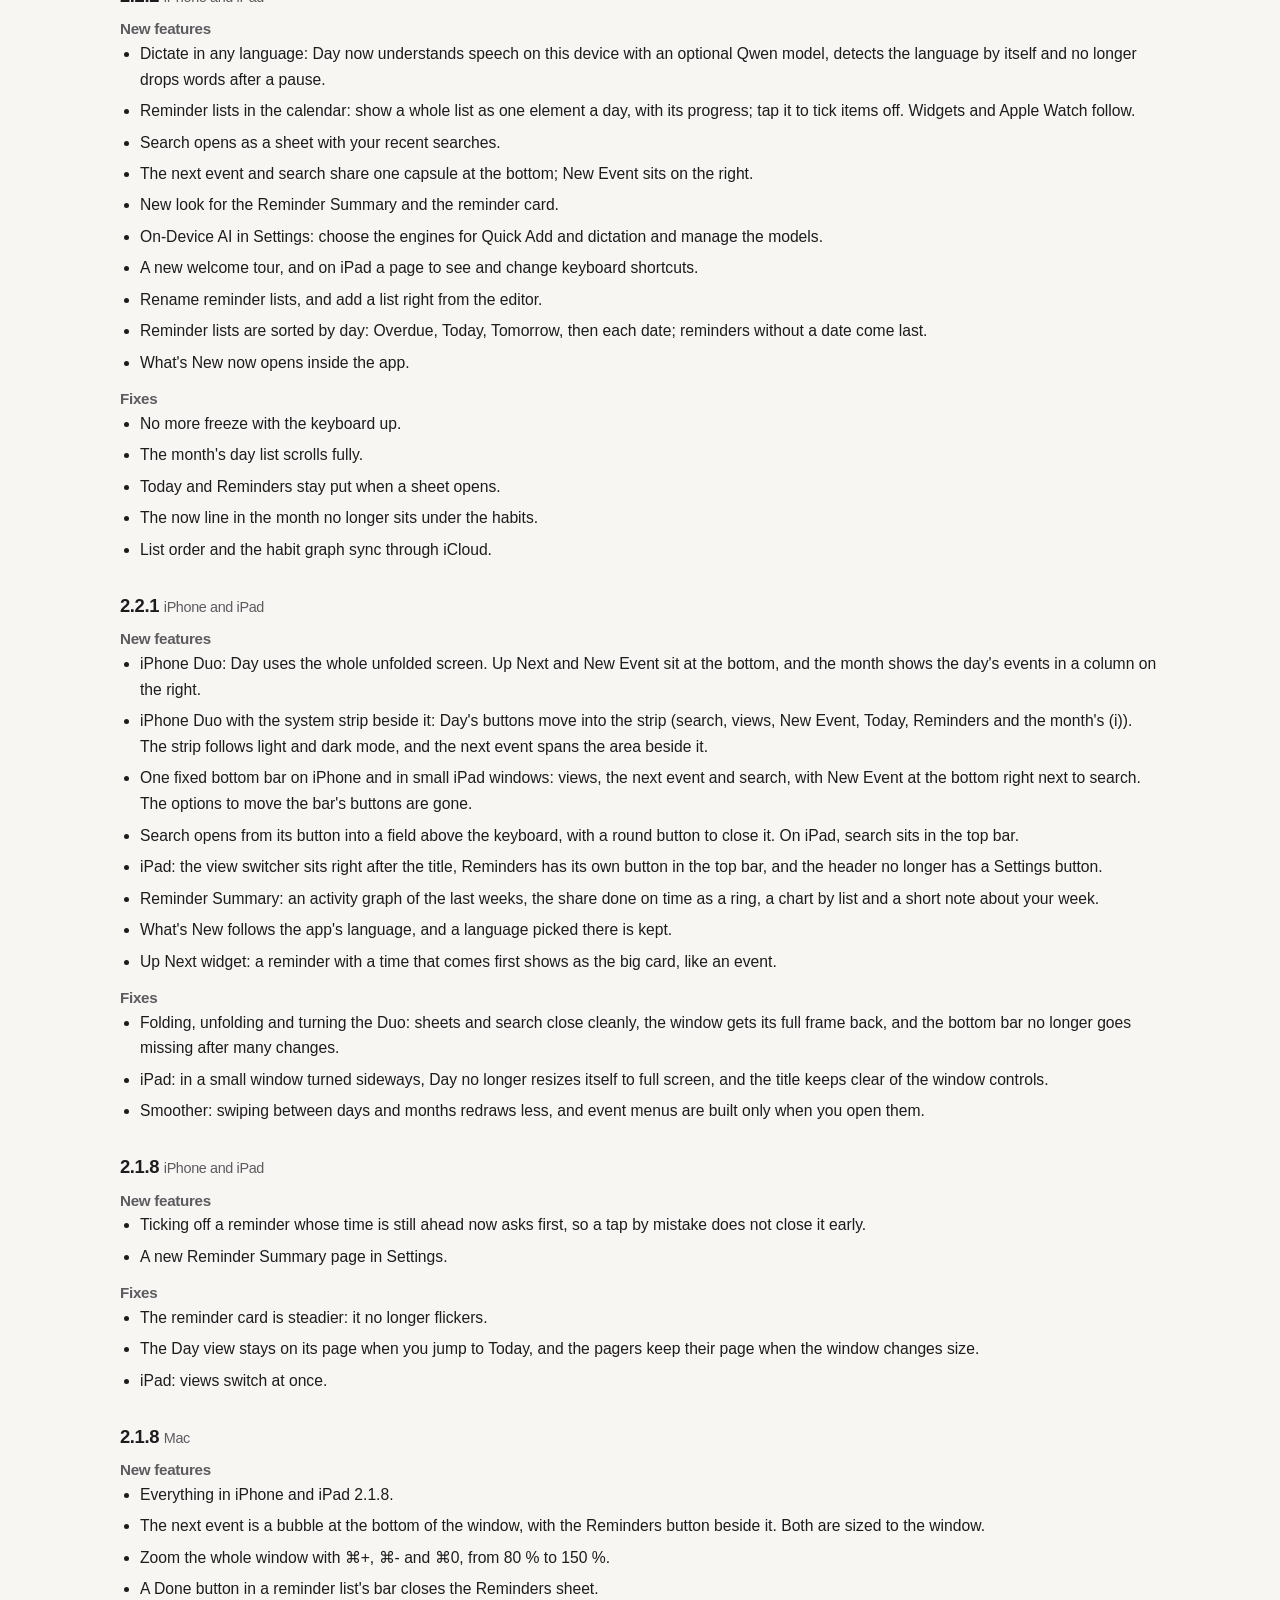
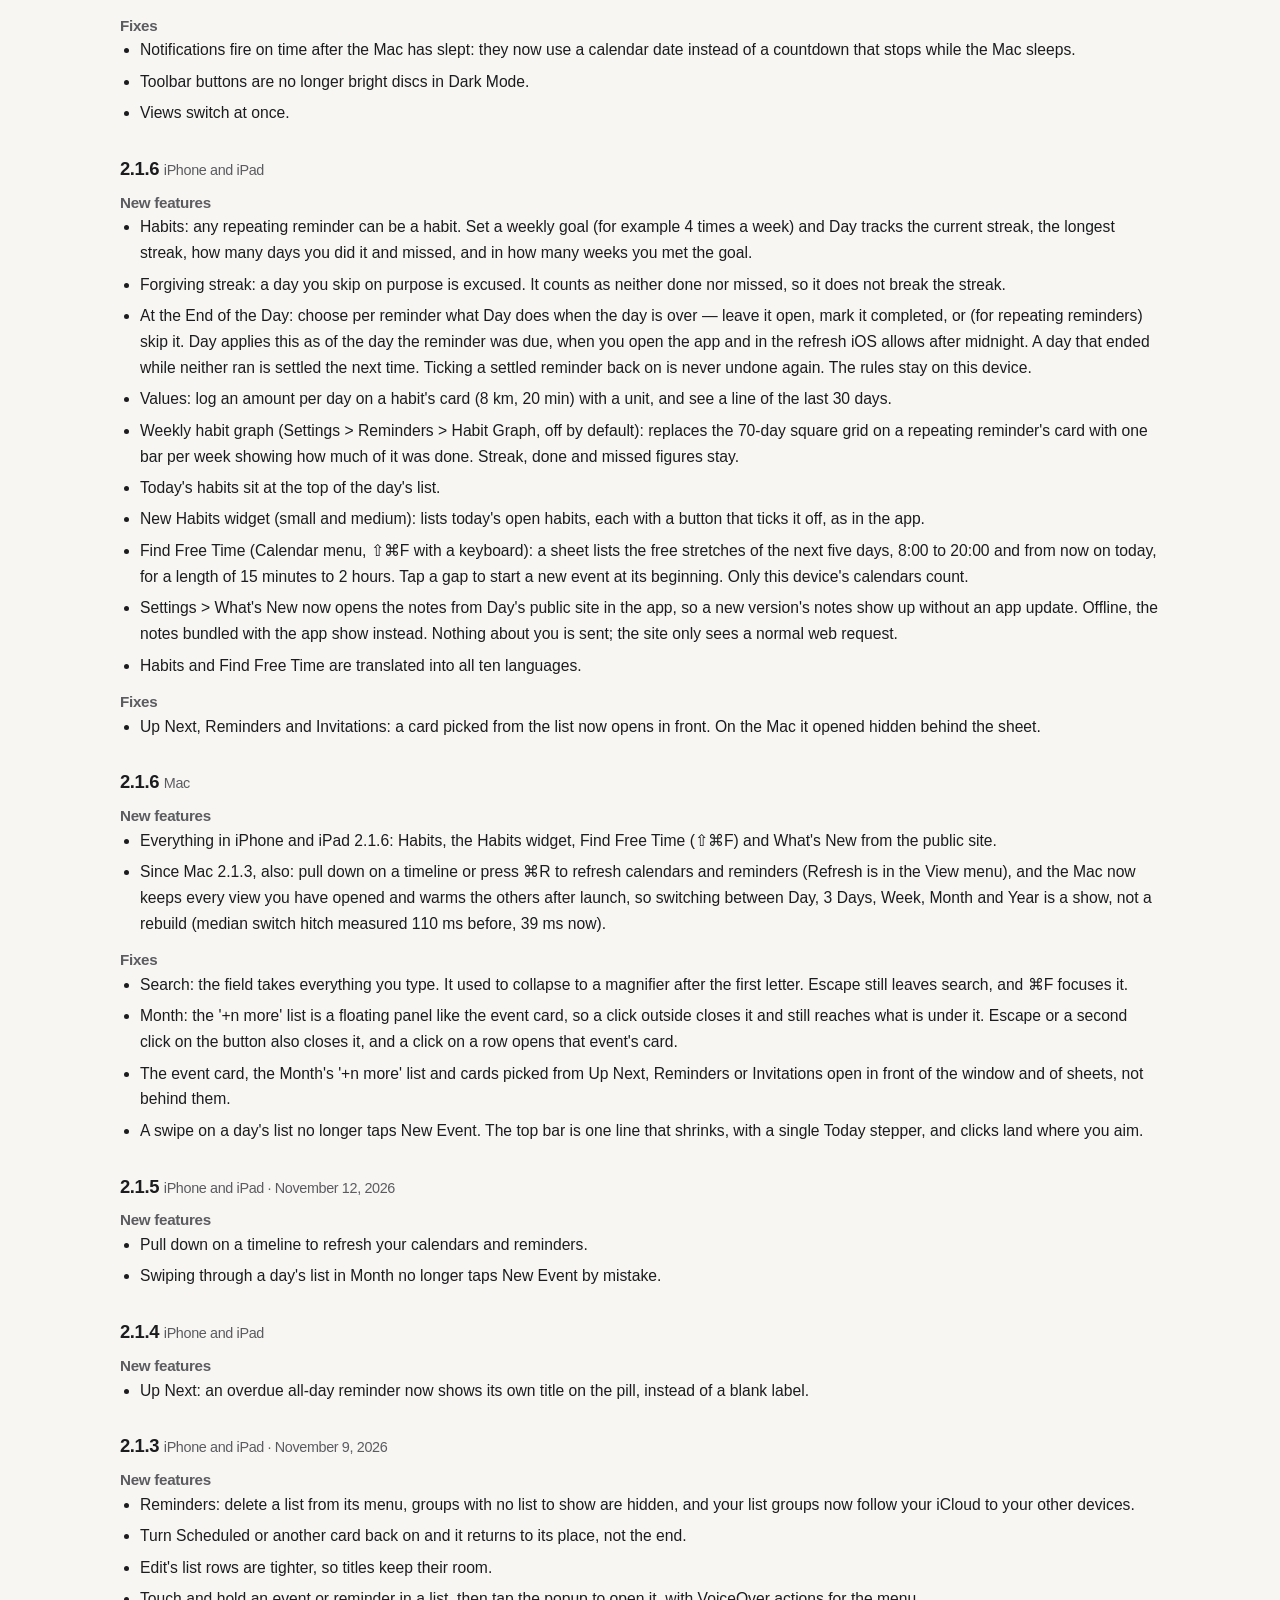
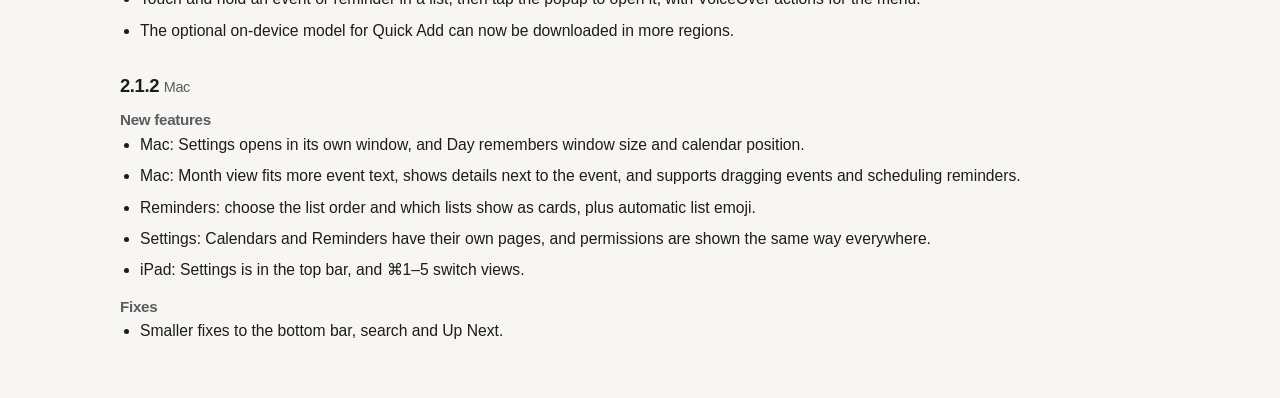
==== commit 369c883b: "Changelog: 2.2.4 for iPhone and iPad with photos, the Templates page and tidier Settings, and Mac 2." ====
--- a/changelog/index.html
+++ b/changelog/index.html
@@ -27,7 +27,11 @@
     <p class="meta">What changed in each version of Day, newest first. Day comes from the App Store, which delivers the updates.</p>
     <article id="ios-2.2.4">
       <h2>2.2.4 <span class="meta">iPhone and iPad</span></h2>
-      <h3>New features</h3><ul><li>Apple Watch: say or type a line to add an event or reminder, check the day and time, tap the tick; your iPhone saves it.</li><li>Four new complications on the watch: Days Counter, the next reminder (tick it off right there), the date and the day&#x27;s progress.</li><li>Up Next as a Live Activity in the watch&#x27;s Smart Stack.</li><li>The watch app is simpler: each row shows only the title and time.</li></ul><h3>Fixes</h3><ul><li>iPhone Duo folded: sheets reach the edge of the screen, the invitations button sits top right, and the view menu answers taps again.</li></ul>
+      <h3>New features</h3><ul><li>Photos on events and reminders: add one on the card or in the editor. It syncs through iCloud to your other devices and shows behind the Days Counter widget.</li><li>Templates have their own page in Settings, where you add, edit and delete them.</li><li>Settings are tidier: Looking Back (Week in Review, Reminder Summary) comes first, then Manage, with much less text.</li><li>Apple Watch: say or type a line to add an event or reminder, check the day and time, tap the tick; your iPhone saves it.</li><li>Four new complications on the watch: Days Counter, the next reminder (tick it off right there), the date and the day&#x27;s progress.</li><li>Up Next as a Live Activity in the watch&#x27;s Smart Stack.</li><li>The watch app is simpler: each row shows only the title and time.</li></ul><h3>Fixes</h3><ul><li>Day view: jumping several days no longer makes the timeline shake.</li><li>Week in Review: calendar names no longer hide under their bars, and the whole Reminder Summary row responds to a tap.</li><li>iPhone Duo unfolded upright: the next-event and search bar sits evenly between the buttons.</li><li>iPhone Duo folded: sheets reach the edge of the screen, the invitations button sits top right, and the view menu answers taps again.</li></ul>
+    </article>
+    <article id="mac-2.2.4">
+      <h2>2.2.4 <span class="meta">Mac</span></h2>
+      <h3>New features</h3><ul><li>Photos on events and reminders: add one on the card or in the editor. It syncs through iCloud to your other devices and shows behind the Days Counter widget.</li><li>Templates have their own page in Settings, where you add, edit and delete them.</li><li>Settings are tidier: Looking Back (Week in Review, Reminder Summary) comes first, then Manage, with much less text.</li></ul><h3>Fixes</h3><ul><li>Day view: jumping several days no longer makes the timeline shake.</li><li>Week in Review: calendar names no longer hide under their bars, and the whole Reminder Summary row responds to a tap.</li></ul>
     </article>
     <article id="ios-2.2.3">
       <h2>2.2.3 <span class="meta">iPhone and iPad</span></h2>
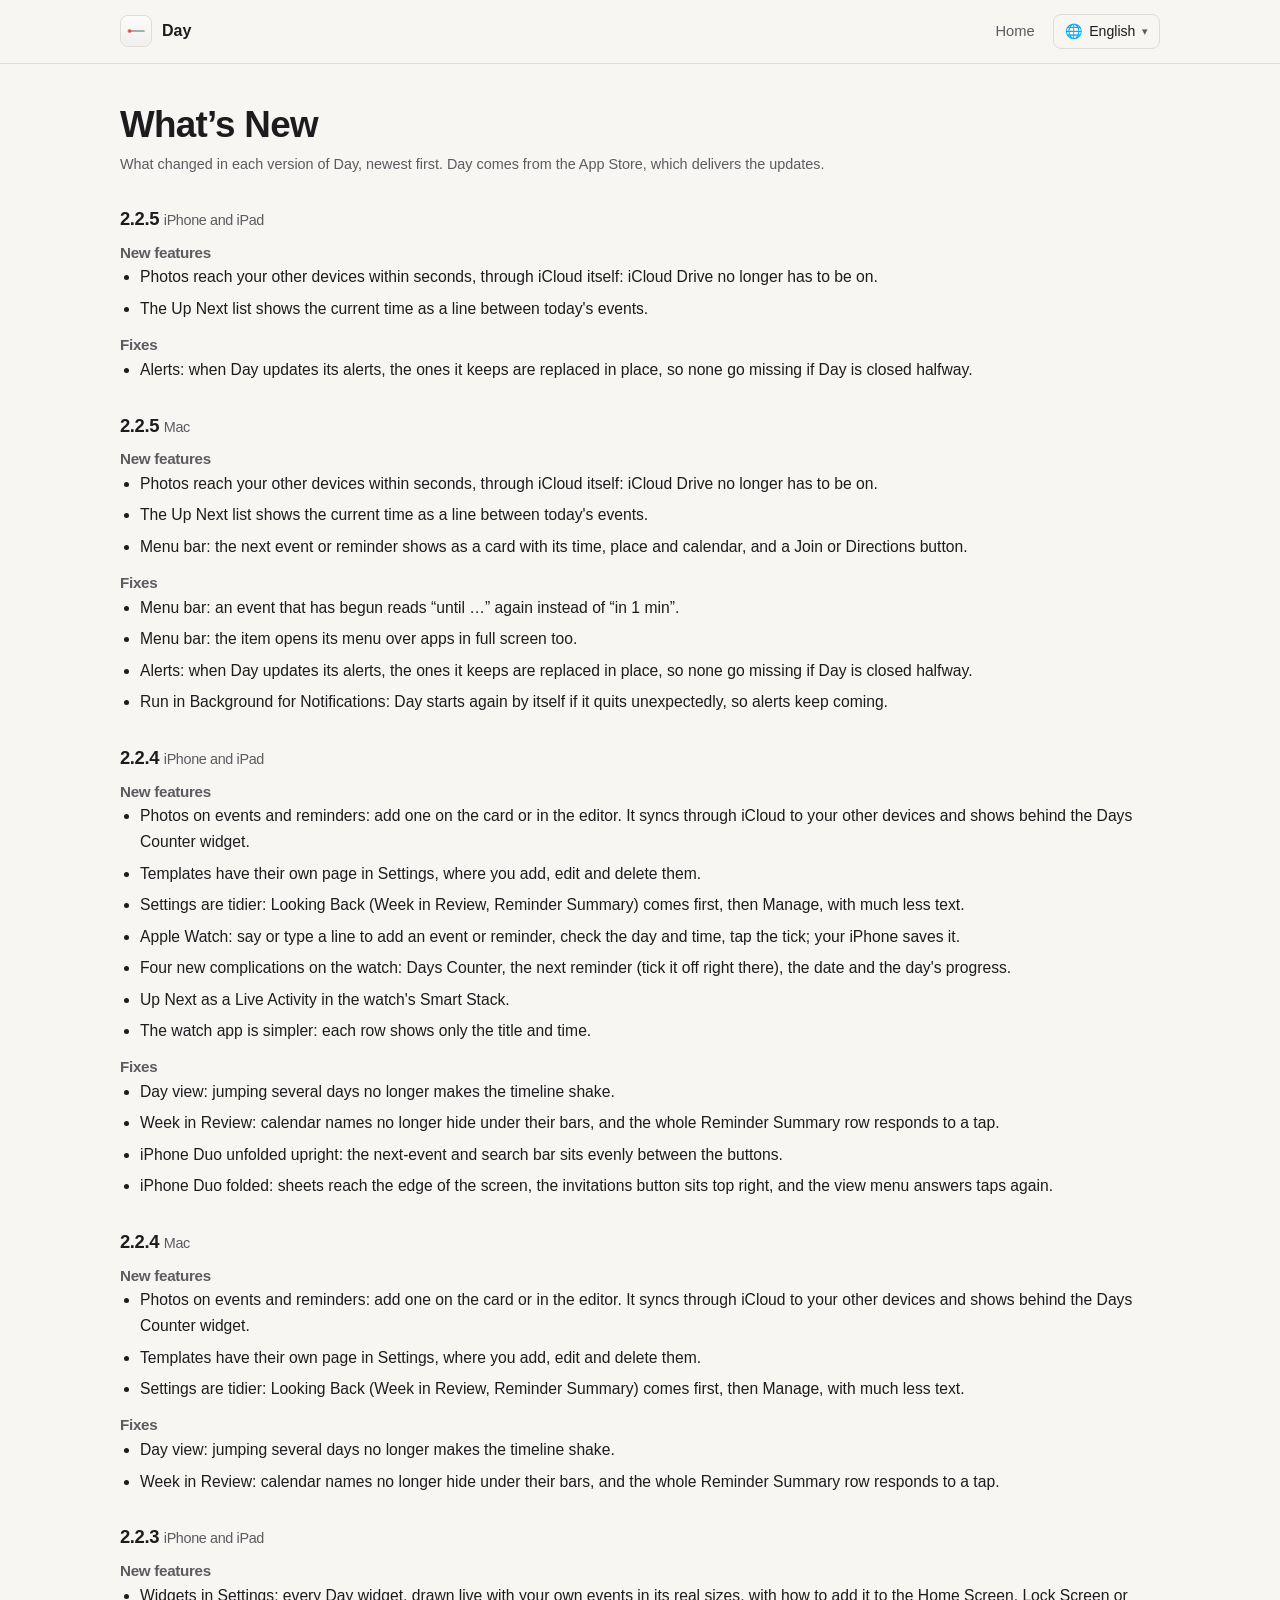
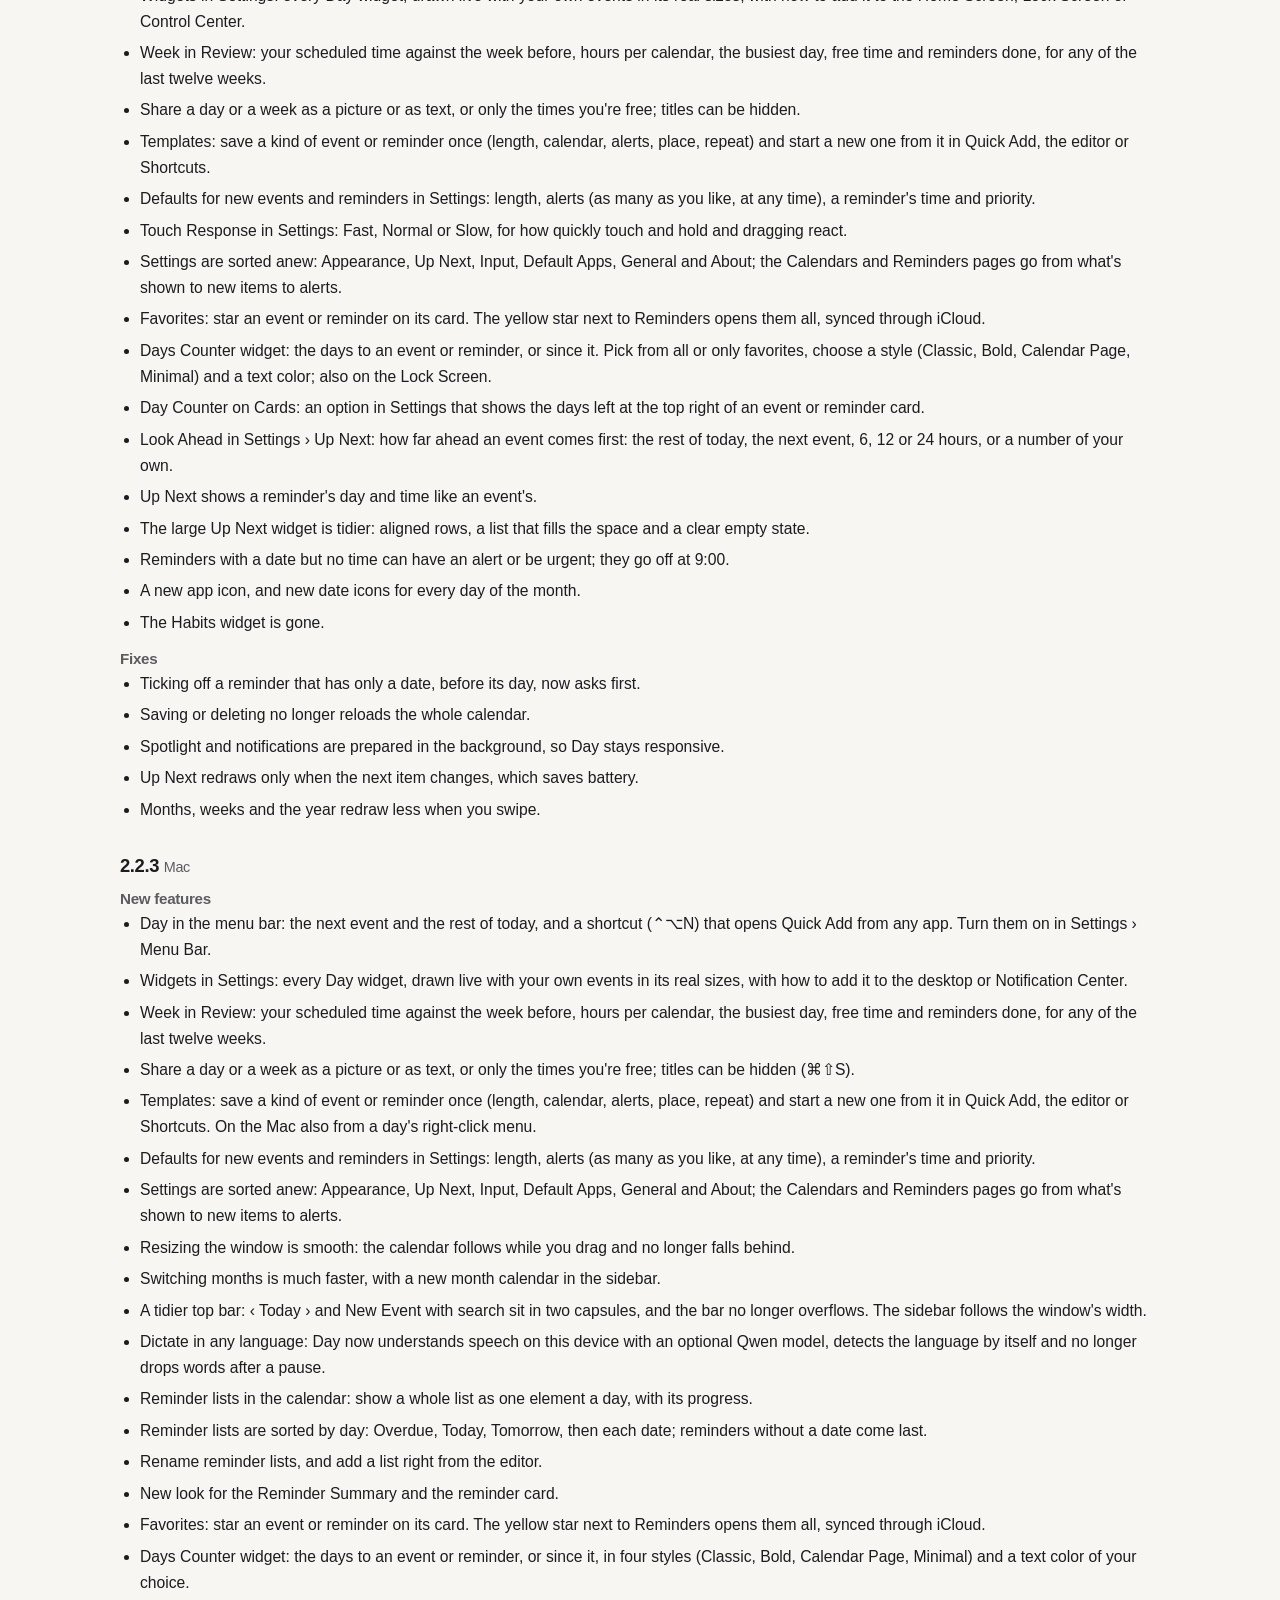
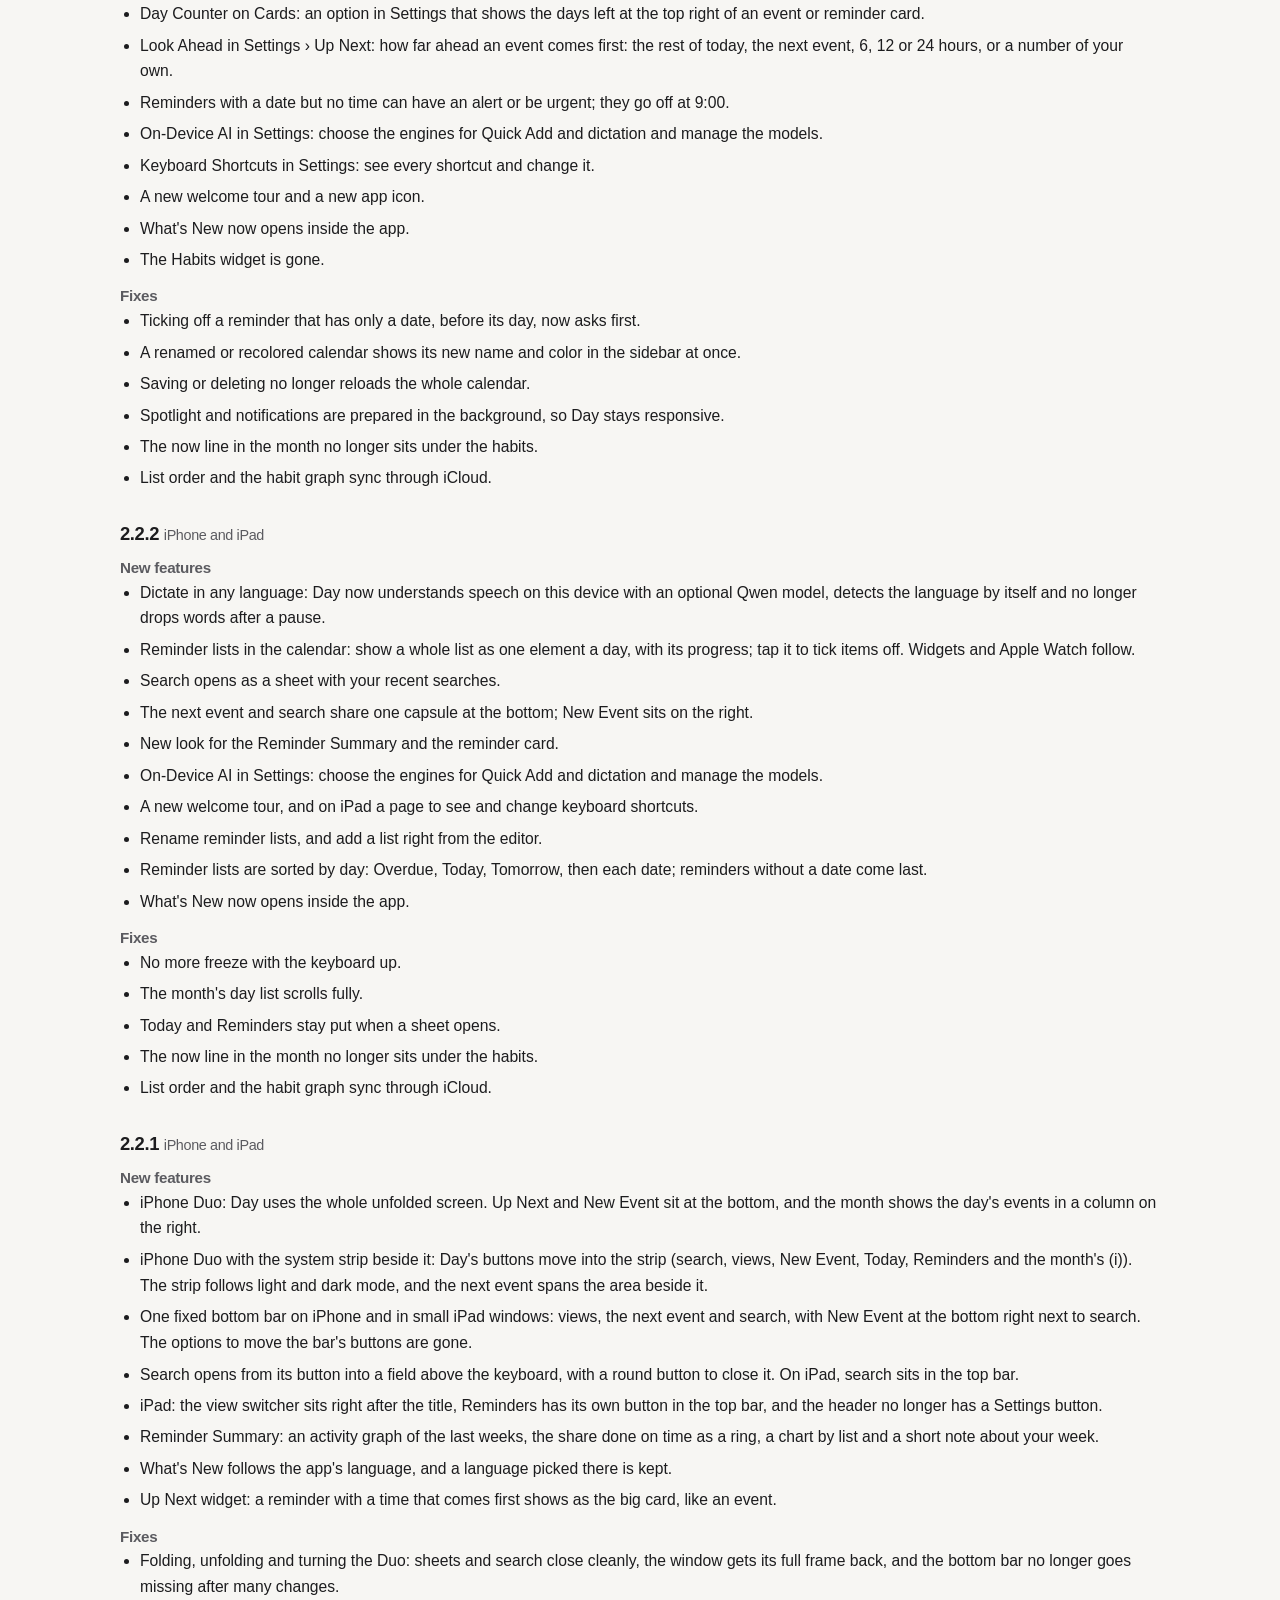
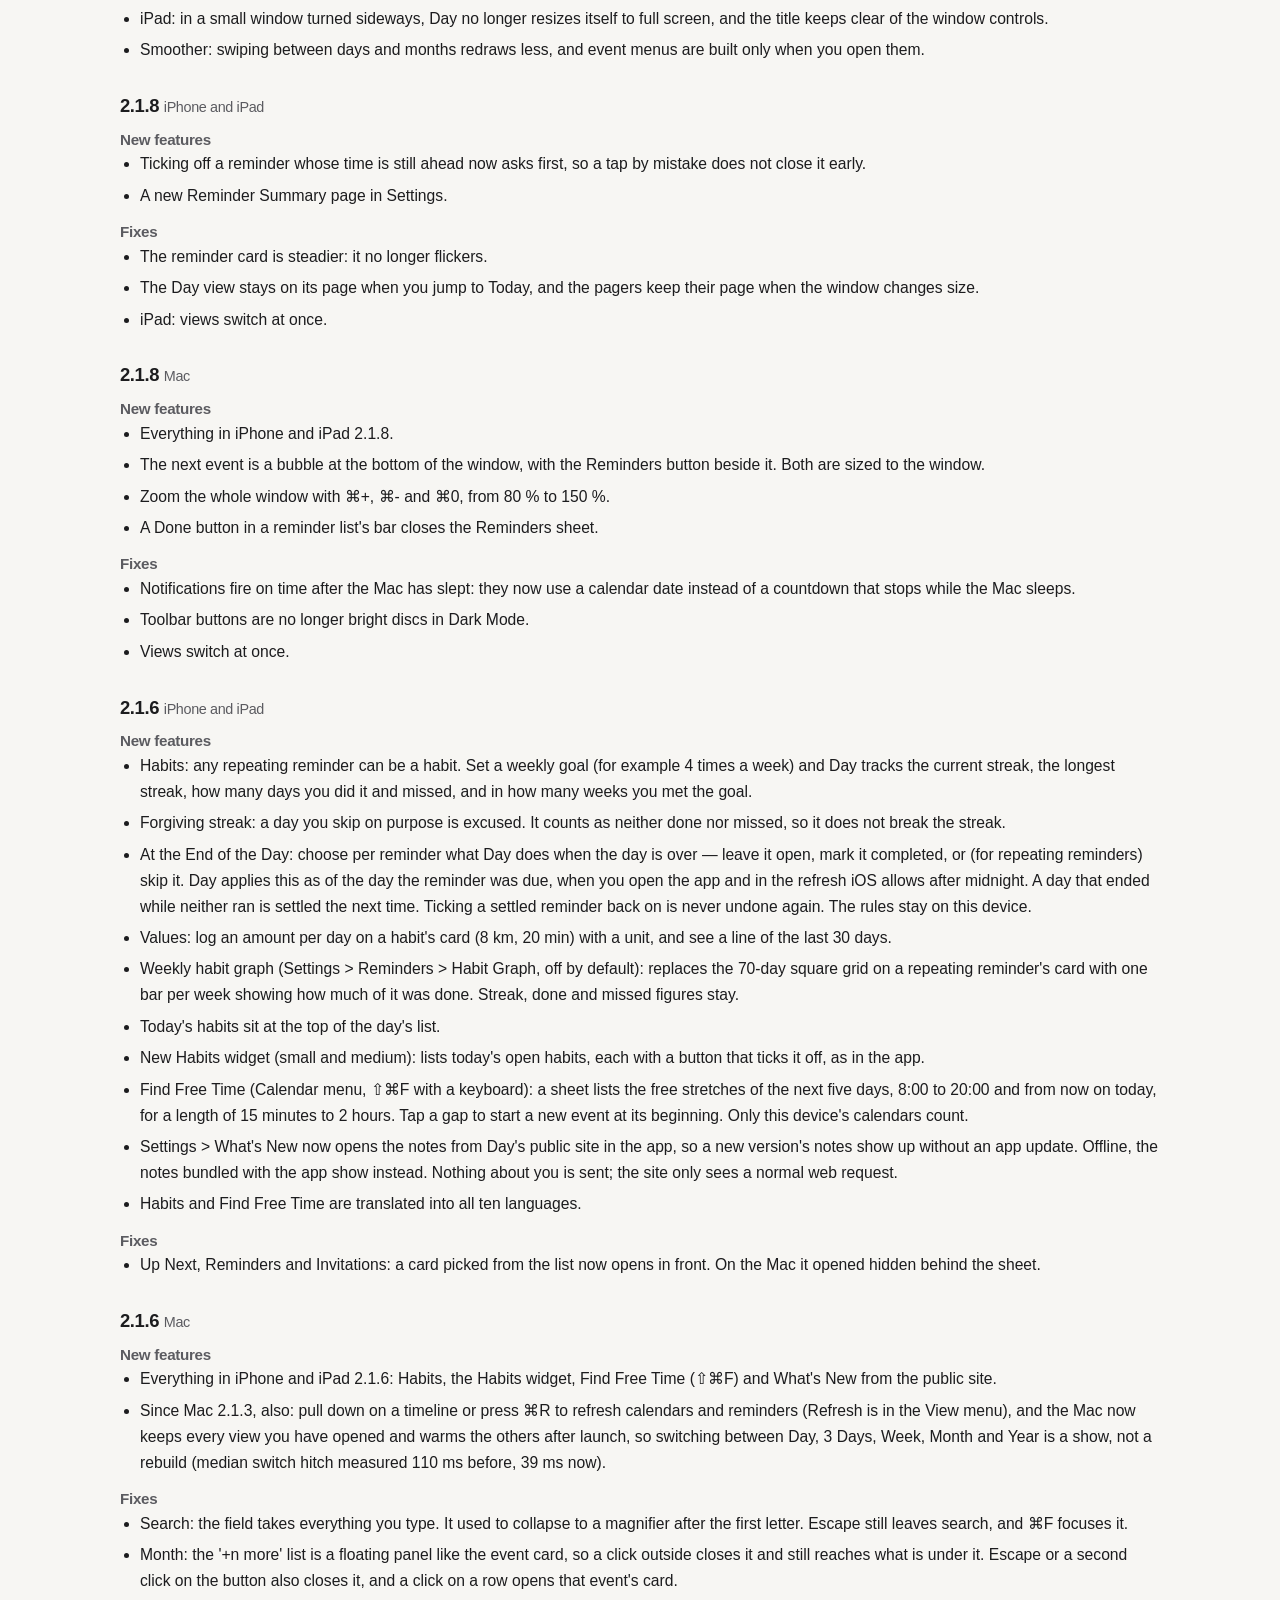
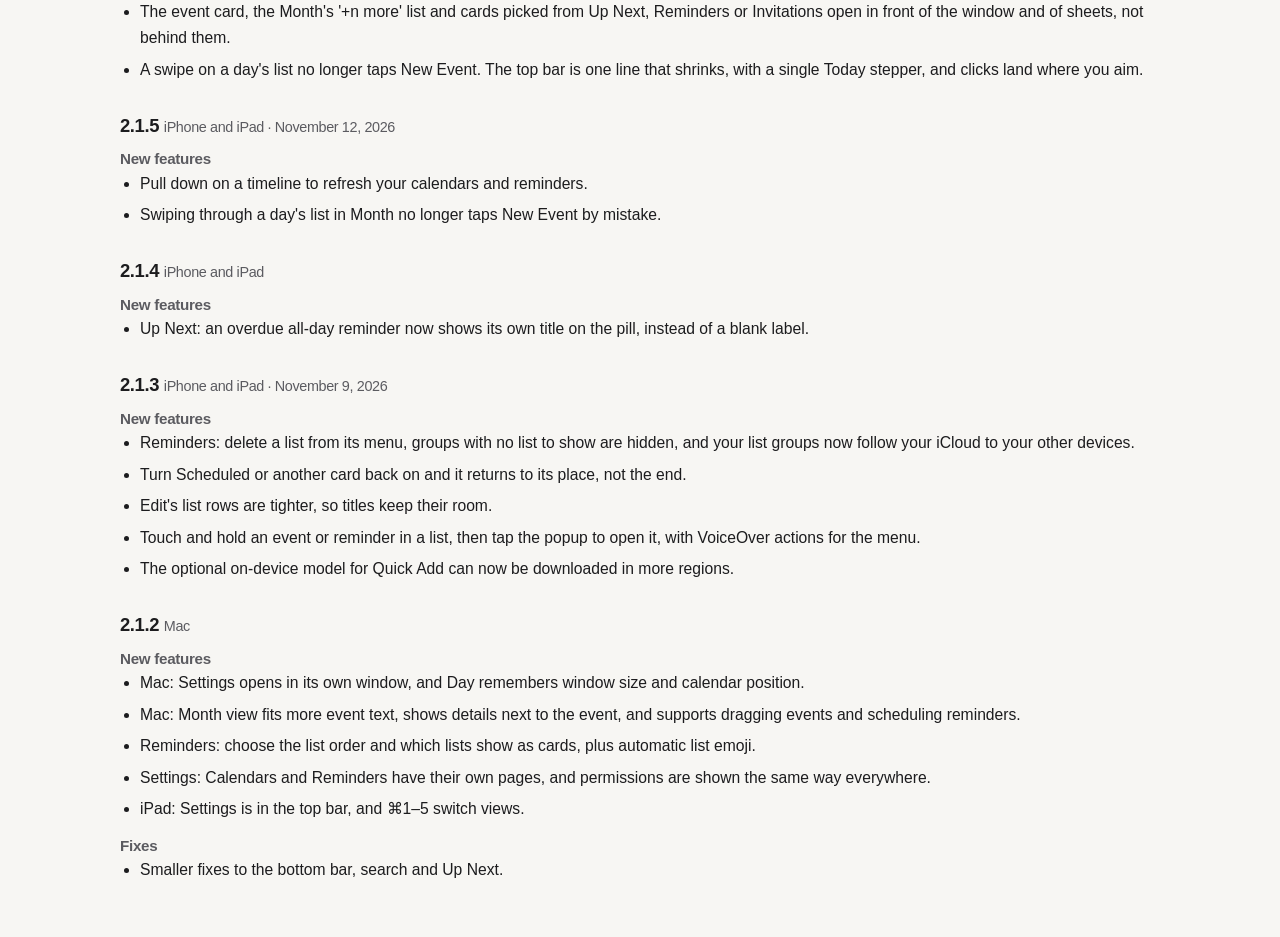
==== commit 90650884: "Changelog: 2.2.5 for iPhone, iPad and Mac; privacy: photos also sync through the app's private Cloud" ====
--- a/changelog/index.html
+++ b/changelog/index.html
@@ -25,6 +25,14 @@
   <main id="main" class="wrap doc">
     <h1>What’s New</h1>
     <p class="meta">What changed in each version of Day, newest first. Day comes from the App Store, which delivers the updates.</p>
+    <article id="ios-2.2.5">
+      <h2>2.2.5 <span class="meta">iPhone and iPad</span></h2>
+      <h3>New features</h3><ul><li>Photos reach your other devices within seconds, through iCloud itself: iCloud Drive no longer has to be on.</li><li>The Up Next list shows the current time as a line between today&#x27;s events.</li></ul><h3>Fixes</h3><ul><li>Alerts: when Day updates its alerts, the ones it keeps are replaced in place, so none go missing if Day is closed halfway.</li></ul>
+    </article>
+    <article id="mac-2.2.5">
+      <h2>2.2.5 <span class="meta">Mac</span></h2>
+      <h3>New features</h3><ul><li>Photos reach your other devices within seconds, through iCloud itself: iCloud Drive no longer has to be on.</li><li>The Up Next list shows the current time as a line between today&#x27;s events.</li><li>Menu bar: the next event or reminder shows as a card with its time, place and calendar, and a Join or Directions button.</li></ul><h3>Fixes</h3><ul><li>Menu bar: an event that has begun reads “until …” again instead of “in 1 min”.</li><li>Menu bar: the item opens its menu over apps in full screen too.</li><li>Alerts: when Day updates its alerts, the ones it keeps are replaced in place, so none go missing if Day is closed halfway.</li><li>Run in Background for Notifications: Day starts again by itself if it quits unexpectedly, so alerts keep coming.</li></ul>
+    </article>
     <article id="ios-2.2.4">
       <h2>2.2.4 <span class="meta">iPhone and iPad</span></h2>
       <h3>New features</h3><ul><li>Photos on events and reminders: add one on the card or in the editor. It syncs through iCloud to your other devices and shows behind the Days Counter widget.</li><li>Templates have their own page in Settings, where you add, edit and delete them.</li><li>Settings are tidier: Looking Back (Week in Review, Reminder Summary) comes first, then Manage, with much less text.</li><li>Apple Watch: say or type a line to add an event or reminder, check the day and time, tap the tick; your iPhone saves it.</li><li>Four new complications on the watch: Days Counter, the next reminder (tick it off right there), the date and the day&#x27;s progress.</li><li>Up Next as a Live Activity in the watch&#x27;s Smart Stack.</li><li>The watch app is simpler: each row shows only the title and time.</li></ul><h3>Fixes</h3><ul><li>Day view: jumping several days no longer makes the timeline shake.</li><li>Week in Review: calendar names no longer hide under their bars, and the whole Reminder Summary row responds to a tap.</li><li>iPhone Duo unfolded upright: the next-event and search bar sits evenly between the buttons.</li><li>iPhone Duo folded: sheets reach the edge of the screen, the invitations button sits top right, and the view menu answers taps again.</li></ul>
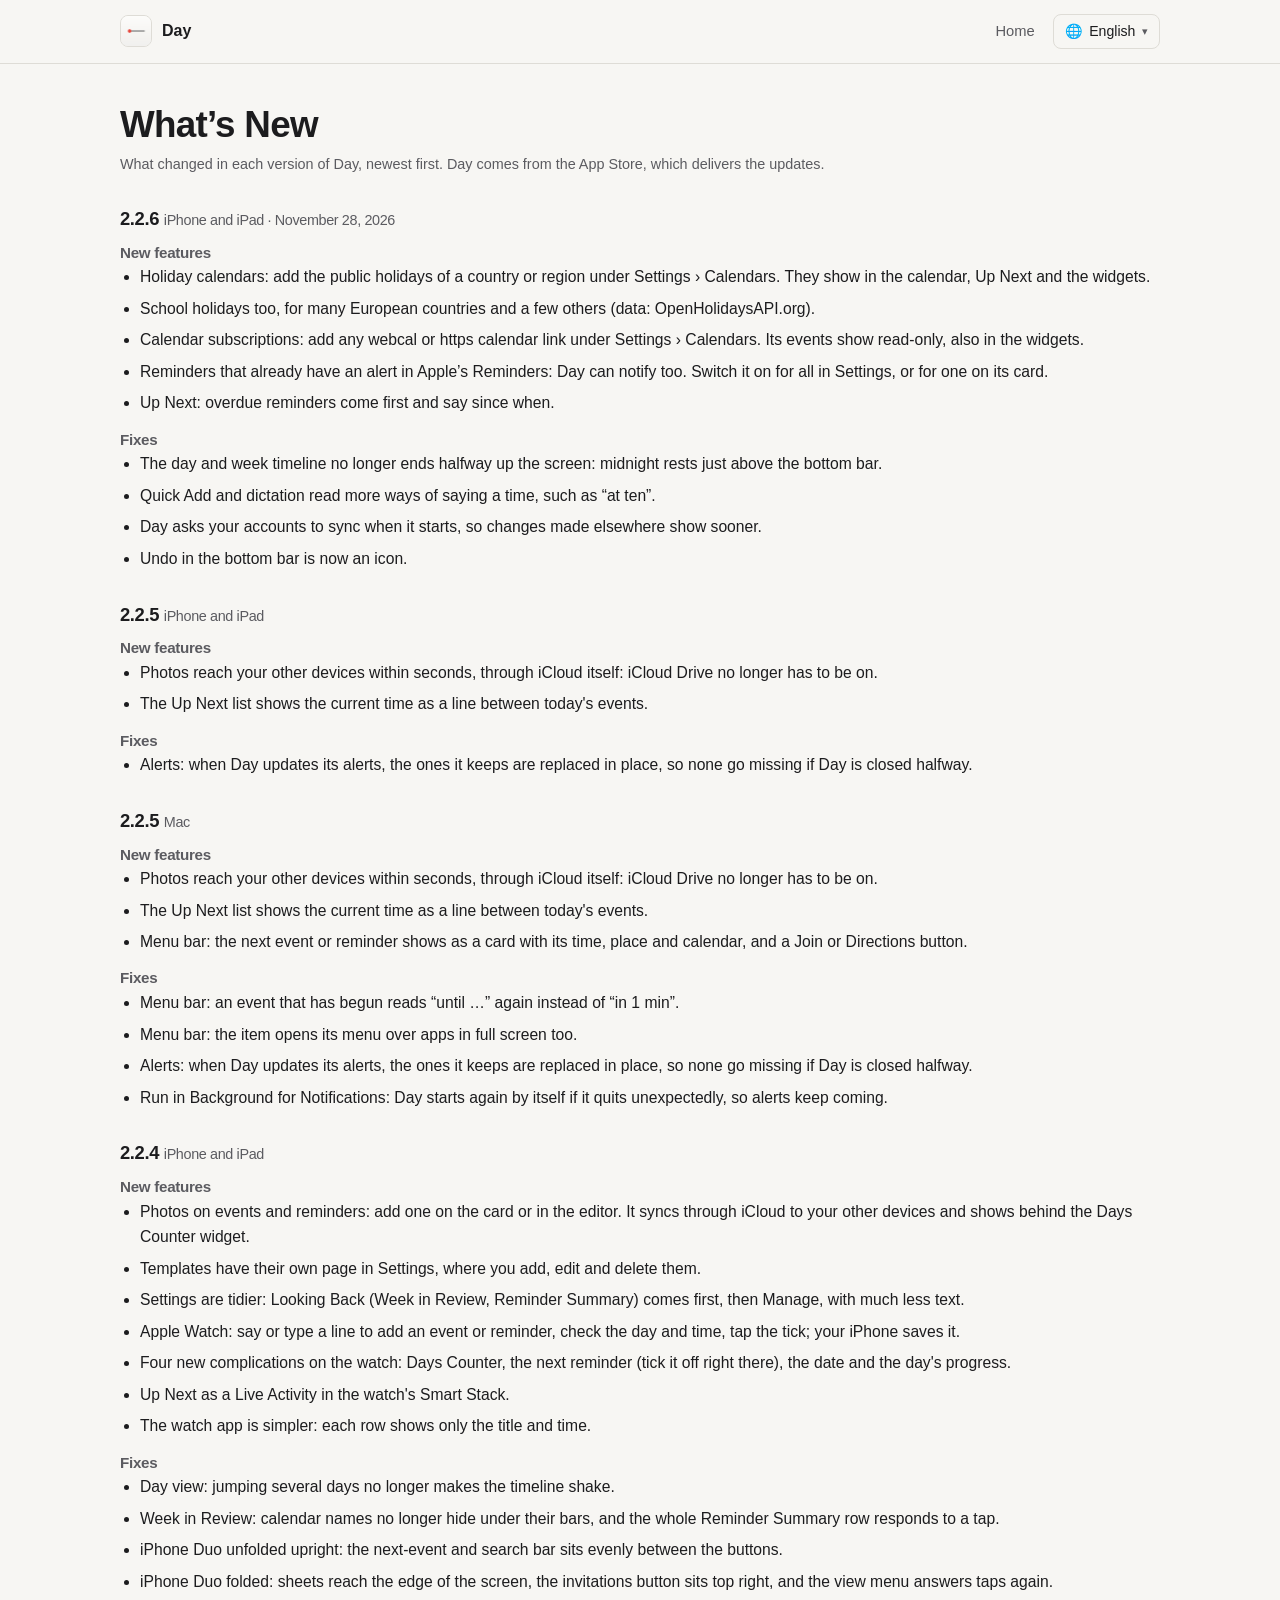
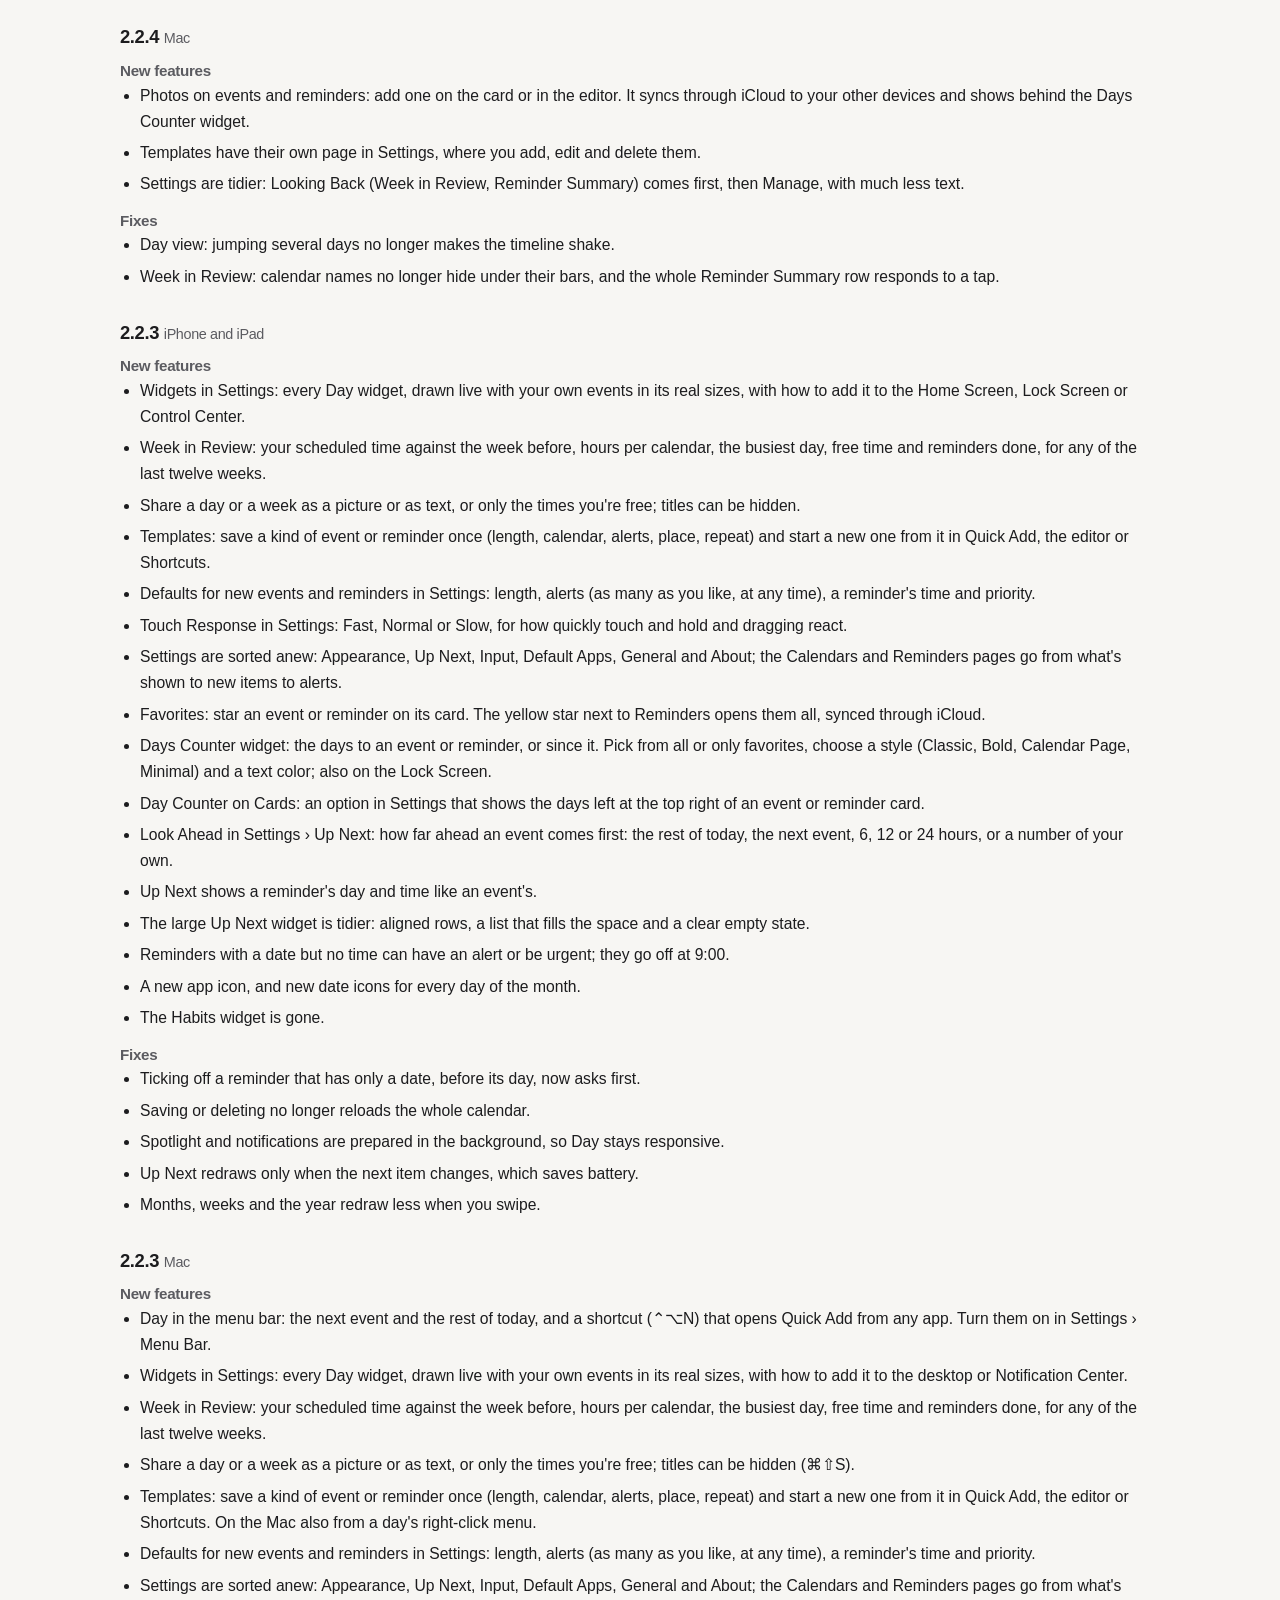
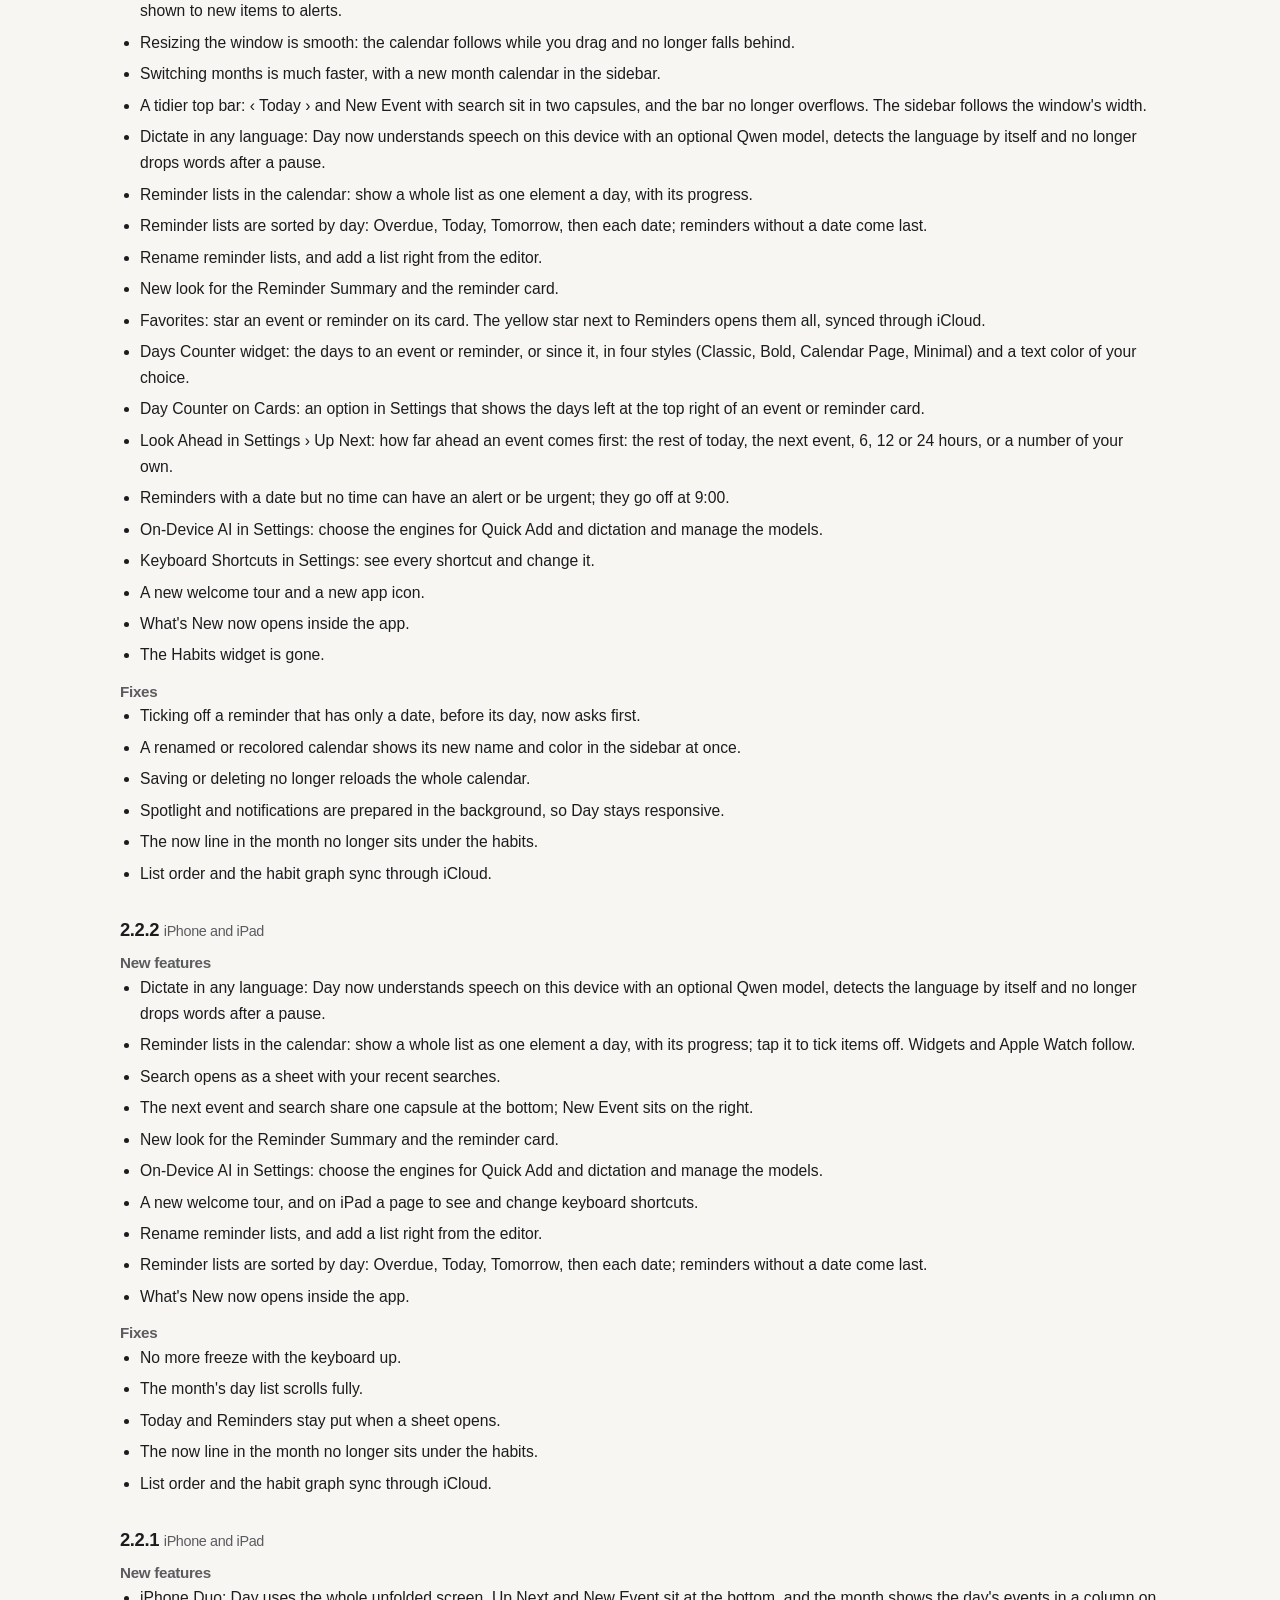
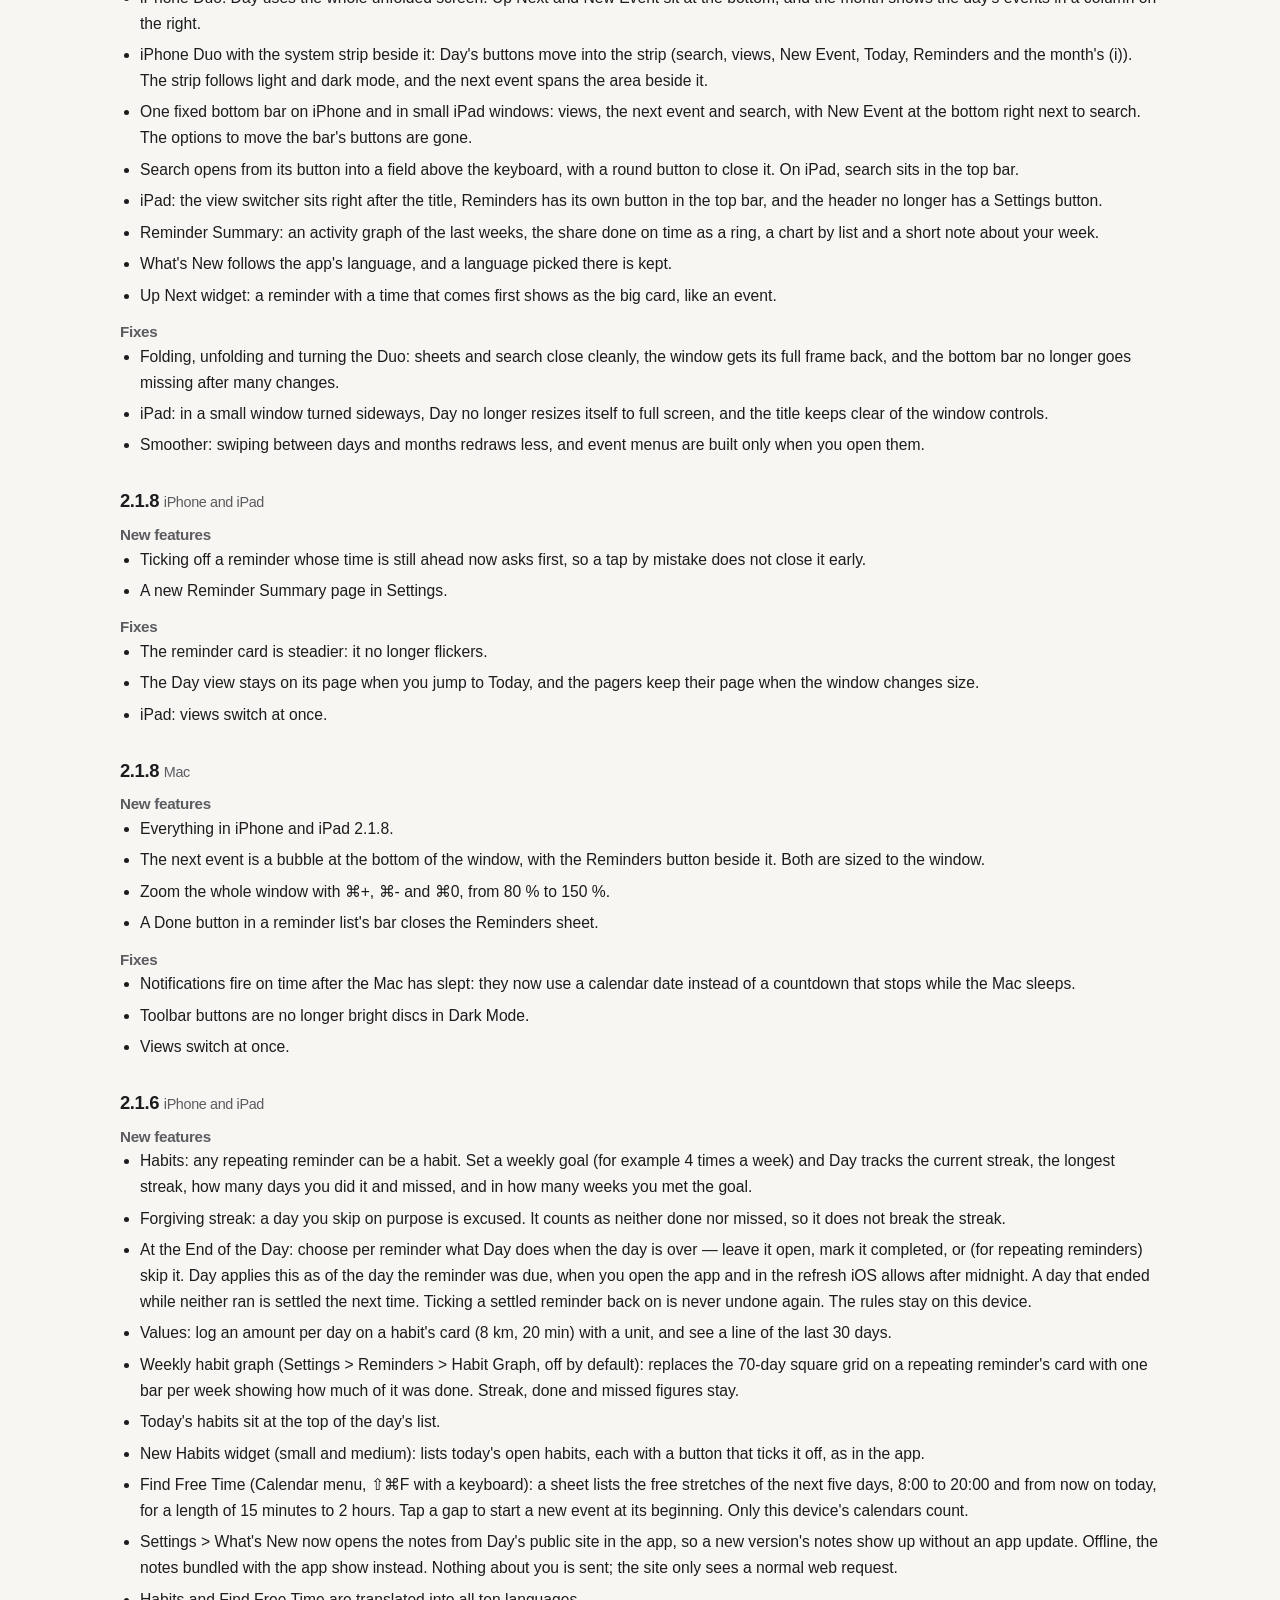
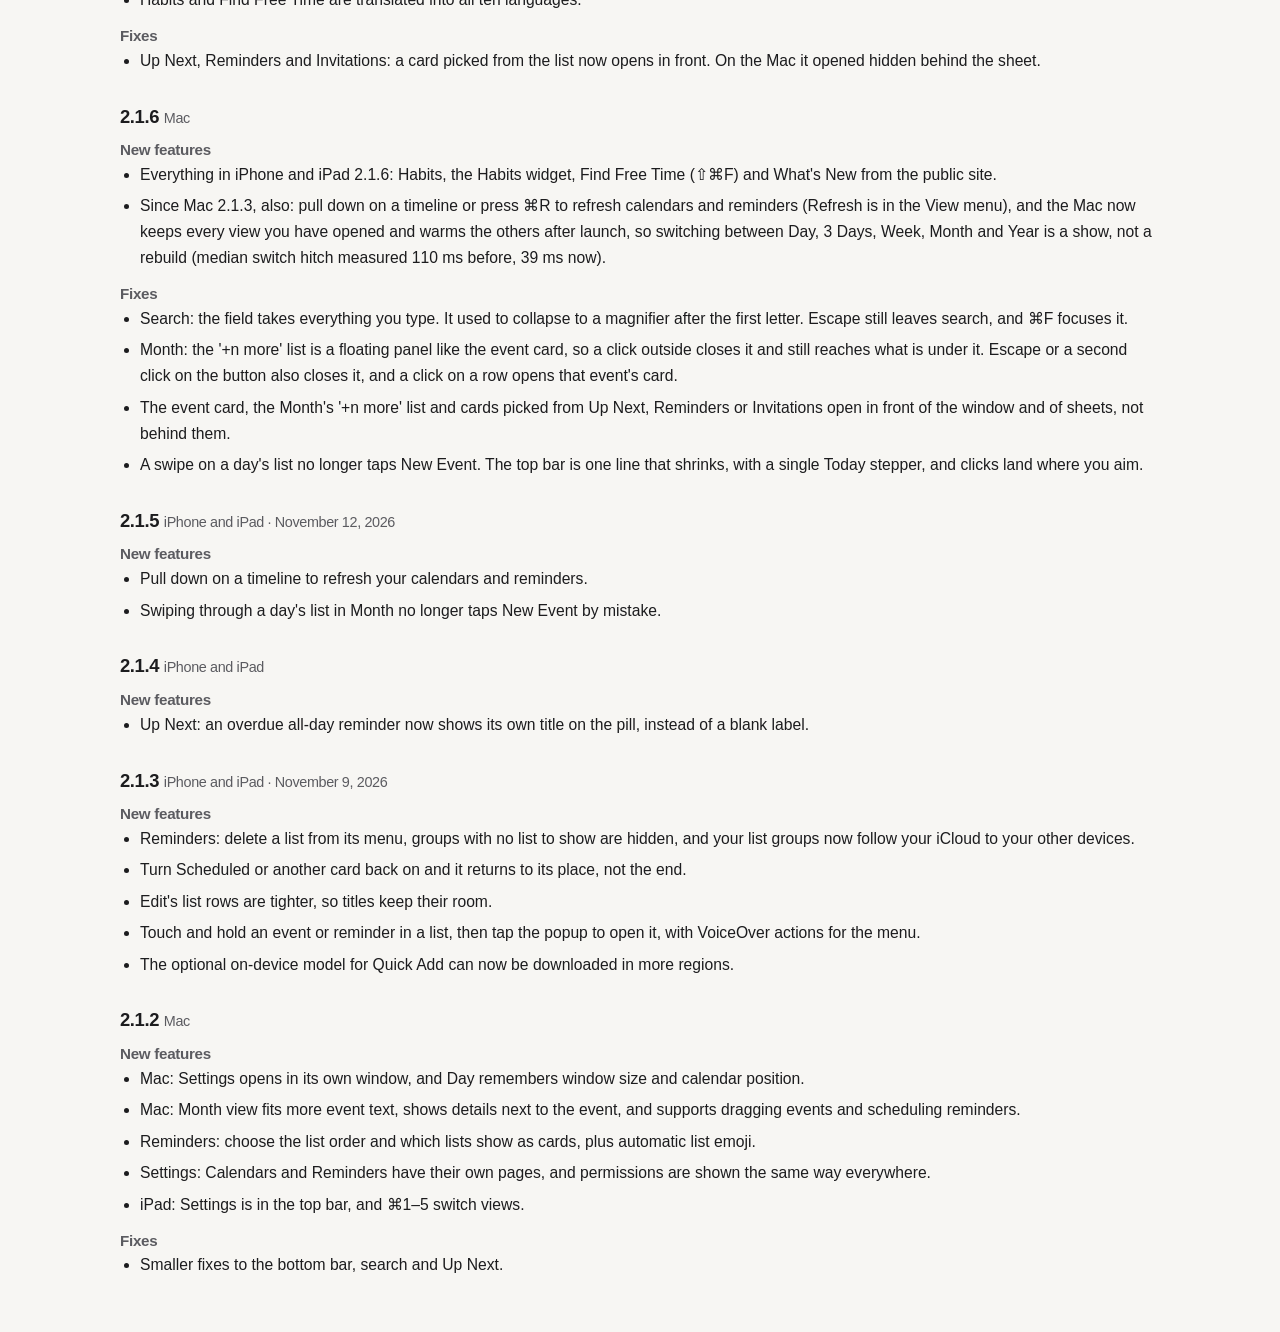
==== commit acdd9fc6: "Privacy: religious holiday choice syncs via iCloud, almanac built in; What's New 2.2.6 for iPhone an" ====
--- a/changelog/index.html
+++ b/changelog/index.html
@@ -25,6 +25,10 @@
   <main id="main" class="wrap doc">
     <h1>What’s New</h1>
     <p class="meta">What changed in each version of Day, newest first. Day comes from the App Store, which delivers the updates.</p>
+    <article id="ios-2.2.6">
+      <h2>2.2.6 <span class="meta">iPhone and iPad · November 28, 2026</span></h2>
+      <h3>New features</h3><ul><li>Holiday calendars: add the public holidays of a country or region under Settings › Calendars. They show in the calendar, Up Next and the widgets.</li><li>School holidays too, for many European countries and a few others (data: OpenHolidaysAPI.org).</li><li>Calendar subscriptions: add any webcal or https calendar link under Settings › Calendars. Its events show read-only, also in the widgets.</li><li>Reminders that already have an alert in Apple’s Reminders: Day can notify too. Switch it on for all in Settings, or for one on its card.</li><li>Up Next: overdue reminders come first and say since when.</li></ul><h3>Fixes</h3><ul><li>The day and week timeline no longer ends halfway up the screen: midnight rests just above the bottom bar.</li><li>Quick Add and dictation read more ways of saying a time, such as “at ten”.</li><li>Day asks your accounts to sync when it starts, so changes made elsewhere show sooner.</li><li>Undo in the bottom bar is now an icon.</li></ul>
+    </article>
     <article id="ios-2.2.5">
       <h2>2.2.5 <span class="meta">iPhone and iPad</span></h2>
       <h3>New features</h3><ul><li>Photos reach your other devices within seconds, through iCloud itself: iCloud Drive no longer has to be on.</li><li>The Up Next list shows the current time as a line between today&#x27;s events.</li></ul><h3>Fixes</h3><ul><li>Alerts: when Day updates its alerts, the ones it keeps are replaced in place, so none go missing if Day is closed halfway.</li></ul>
